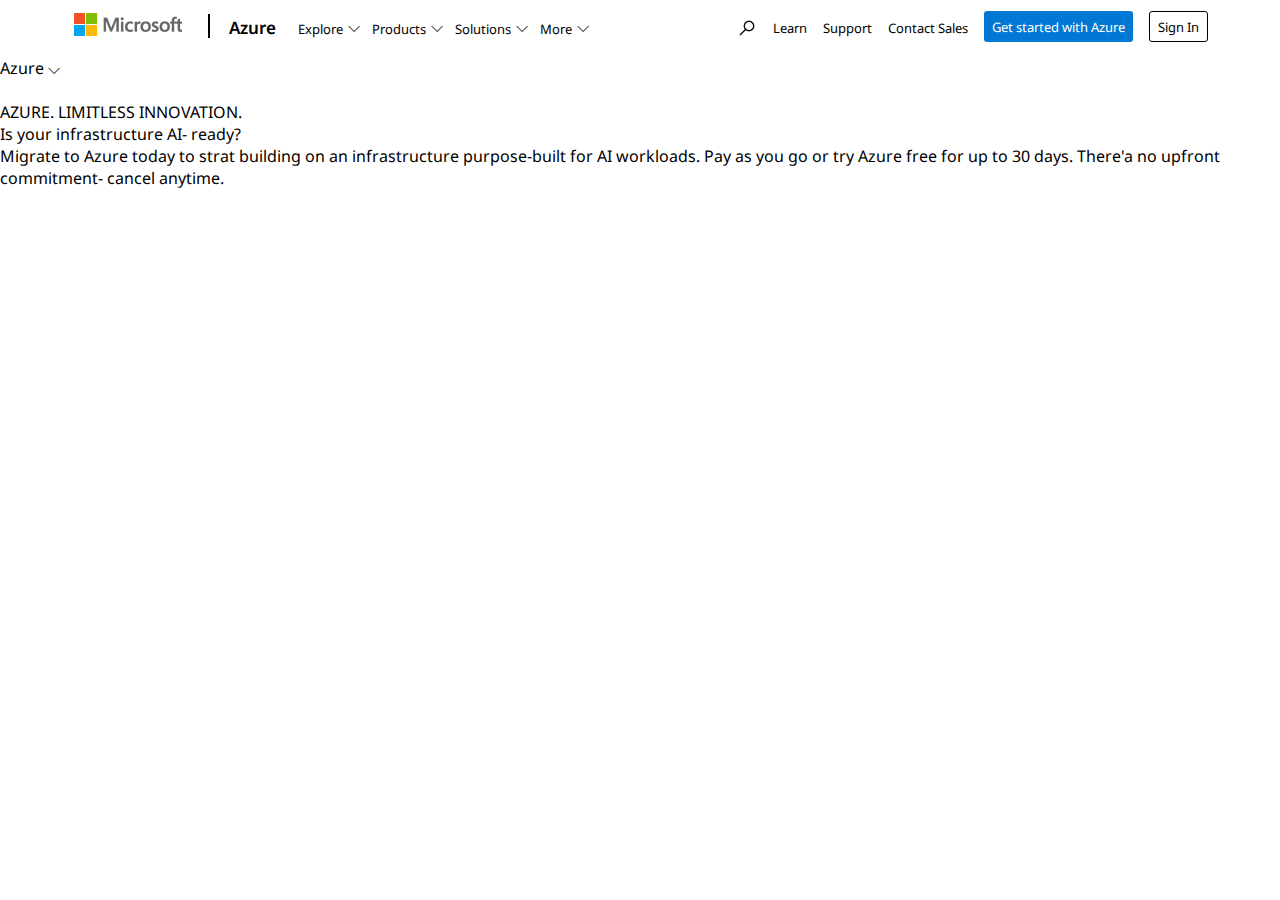
==== index.html @ cff5c4c7 "azure till now. wated whole day for nav bar." ====
<!DOCTYPE html>
<html lang="en">
  <head>
    <meta charset="UTF-8" />
    <meta name="viewport" content="width=device-width, initial-scale=1.0" />
    <title>Cloud Computing Services | Microsoft Azure</title>
    <link rel="SHORTCUT ICON" href="/favicon.ico?v2" type="image/x-icon" />
    <link rel="stylesheet" href="styles/style1.css" />
  </head>
  <body>
    <nav>
      <div class="mobile-nav">
        <div class="mobile-nav-child">
          <div class="menu-button">
            <img src="assets/icons/hamburger-menu-50.png" alt="" />
          </div>

          <div class="search-icon">
            <img src="assets/icons/search.png" alt="" />
          </div>
        </div>
        <div class="mobile-nav-logo">
          <img src="assets/images/microsoft.png" alt="" />
        </div>
      </div>
      <div class="des-nav">
        <div class="des-nav-child">
          <div class="des-nav-logo">
            <img src="assets/images/microsoft_logo.png" alt="" />
          </div>
          <div class="des-name-parent">
            <span></span>
            <div class="des-nav-name">Azure</div>
          </div>
          <div class="des-nav-part-2">
            <div class="des-nav-text">
              Explore
              <span>&#9013; </span>
            </div>
            <div class="des-nav-text">
              Products
              <span> &#9013; </span>
            </div>
            <div class="des-nav-text">
              Solutions
              <span> &#9013; </span>
            </div>
            <div class="des-nav-text">
              Pricing
              <span> &#9013; </span>
            </div>
            <div class="des-nav-text">
              Partners
              <span> &#9013; </span>
            </div>
            <div class="des-nav-text">
              Resources
              <span> &#9013; </span>
            </div>
            <div class="des-nav-text">
              More
              <span> &#9013; </span>
            </div>
          </div>
          <div class="des-nav-part-3">
            <div class="search-icon">
              <img src="assets/icons/search.png" alt="" />
            </div>
            <div class="des-nav-part-3-two">
              <div class="des-nav-text-2">Learn</div>
              <div class="des-nav-text-2">Support</div>
              <div class="des-nav-text-2">Contact Sales</div>
              <div class="des-nav-get-button">
                <span>Get started with Azure</span>
              </div>
              <div class="des-nav-sign-button"><span>Sign In</span></div>
            </div>
          </div>
        </div>
      </div>
    </nav>
    <main>
      <div class="azure-bar">
        Azure
        <span>&#9013;</span>
      </div>
      <div class="hero-banner">
        <div class="banner-mobile">
          <img src="" alt="" />
        </div>
        <div class="azure-preheading">AZURE. LIMITLESS INNOVATION.</div>
        <div class="azure-banner-heading">
          Is your infrastructure AI- ready?
        </div>
        <div class="azure-banner-content"> 
          Migrate to Azure today to strat building on an infrastructure
          purpose-built for AI workloads. Pay as you go or try Azure free for up
          to 30 days. There'a no upfront commitment- cancel anytime.
        </div>
      </div>
    </main>
  </body>
</html>
---- styles/style1.css ----
@import url("https://fonts.googleapis.com/css2?family=Noto+Sans:ital,wght@0,100..900;1,100..900&display=swap");

body,
ul,
li {
  list-style-type: none;
  padding: 0;
  margin: 0;
  font-family: "Noto Sans";
}

.mobile-nav-child {
  display: flex;
  align-items: center;
  padding-top: 2px;
}
.menu-button img {
  width: 20px;
  height: 20px;
}
.menu-button {
  padding: 6px 0 8px;
  margin: 1px;
  height: 48px;
  width: 48px;
  display: inline-flex;
  justify-content: center;
  align-items: center;
  box-sizing: border-box;
}
.search-icon img {
  width: 16px;
  height: 16px;
}
.search-icon {
  width: 34px;
  height: 32px;
  display: inline-flex;
  justify-content: center;
  align-items: center;
  box-sizing: border-box;
}
.mobile-nav-logo img {
  width: 108px;
  padding: 12px 4px;
}
.mobile-nav {
  position: relative;
}
.mobile-nav-logo {
  position: absolute;
  top: 0;
  left: calc(50% - 59px);
}
.des-nav {
  display: none;
}

@media screen and (min-width: 860px) {
  .mobile-nav {
    display: none;
  }
  .des-nav {
    display: block;
  }
  .des-nav-child {
    display: flex;
    padding: 0 24px;
    box-sizing: border-box;
    position: relative;
  }
  .des-nav-part-2 {
    display: flex;
  }

  .des-nav-button span svg {
    width: 15px;
  }
  .des-nav-logo {
    margin-top: -3px;
    width: 137px;
    padding: 16px 6px 16px 10px;
    box-sizing: border-box;
  }
  .des-nav-logo img {
    width: 108px;
  }
  .des-nav-name {
    font-size: 17px;
    font-weight: 600;
    margin-top: -3px;
    padding: 16px 6px 16px 10px;
    display: flex;
    align-items: center;
  }
  .des-name-parent {
    display: flex;
    align-items: center;
    gap: 8px;
  }
  .des-name-parent span {
    width: 1px;
    border-left: 2px solid #000;
    height: 24px;
    margin-left: 7px;
    margin-top: -5px;
    display: block;
  }
  .des-nav-text {
    display: flex;
    align-items: center;
    padding: 16px 6px;
    font-size: 13px;
    font-weight: 400;
    gap: 5px;
  }
  .des-nav-text span {
    font-size: 16px;
    font-weight: 500;
    margin-top: -5px;
  }
  .des-nav-text:nth-child(1) {
    margin-left: 10px;
  }
  .des-nav-part-3 {
    position: absolute;
    right: 30px;
    display: flex;
  }
  .search-icon img {
    height: 16px;
    width: 16px;
  }
  .search-icon {
    width: 36px;
    height: 56px;
    display: inline-flex;
    align-items: center;
    justify-content: content;
  }
  .des-nav-part-3-two {
    display: flex;
  }
  .des-nav-get-button {
    display: flex;
    align-items: center;
    background: #0078d4;
    color: #fff;
    height: 31px;
    margin: 11px 8px;
    padding: 0 8px;
    box-sizing: border-box;
    border-radius: 3px;
  }
  .des-nav-get-button span {
    font-size: 13px;
  }
  .des-nav-sign-button span {
    font-size: 13px;
  }
  .des-nav-sign-button {
    display: flex;
    align-items: center;
    background: transparent;
    color: #000;
    height: 31px;
    margin: 11px 8px;
    padding: 0 8px;
    border: 1px solid #000;
    box-sizing: border-box;
    border-radius: 3px;
  }
  .des-nav-part-3-two {
    display: none;
  }
}
@media screen and (min-width: 1084px) {
  .des-nav-text:nth-child(n + 2) {
    display: none;
  }
  .des-nav-text:last-child {
    display: flex;
  }
  .des-nav-text-2 {
    display: flex;
    align-items: center;
    padding: 16px 8px;
    font-size: 13px;
    font-weight: 400;
  }
  .des-nav-part-3-two {
    display: flex;
  }
  .des-nav-child {
    padding: 0 5%;
  }
  .des-nav-part-3 {
    right: 5%;
  }
}
@media screen and (min-width: 1108px) {
  .des-nav-text:nth-child(2) {
    display: flex;
  }
}
@media screen and (min-width: 1205px) {
  .des-nav-text:nth-child(3) {
    display: flex;
  }
}
@media screen and (min-width: 1286px) {
  .des-nav-text:nth-child(4) {
    display: flex;
  }
}
@media screen and (min-width: 1376px) {
  .des-nav-text:nth-child(5) {
    display: flex;
  }
}
@media screen and (min-width: 1460px) {
  .des-nav-text:nth-child(6) {
    display: flex;
  }
  .des-nav-text:last-child {
    display: none;
  }
}
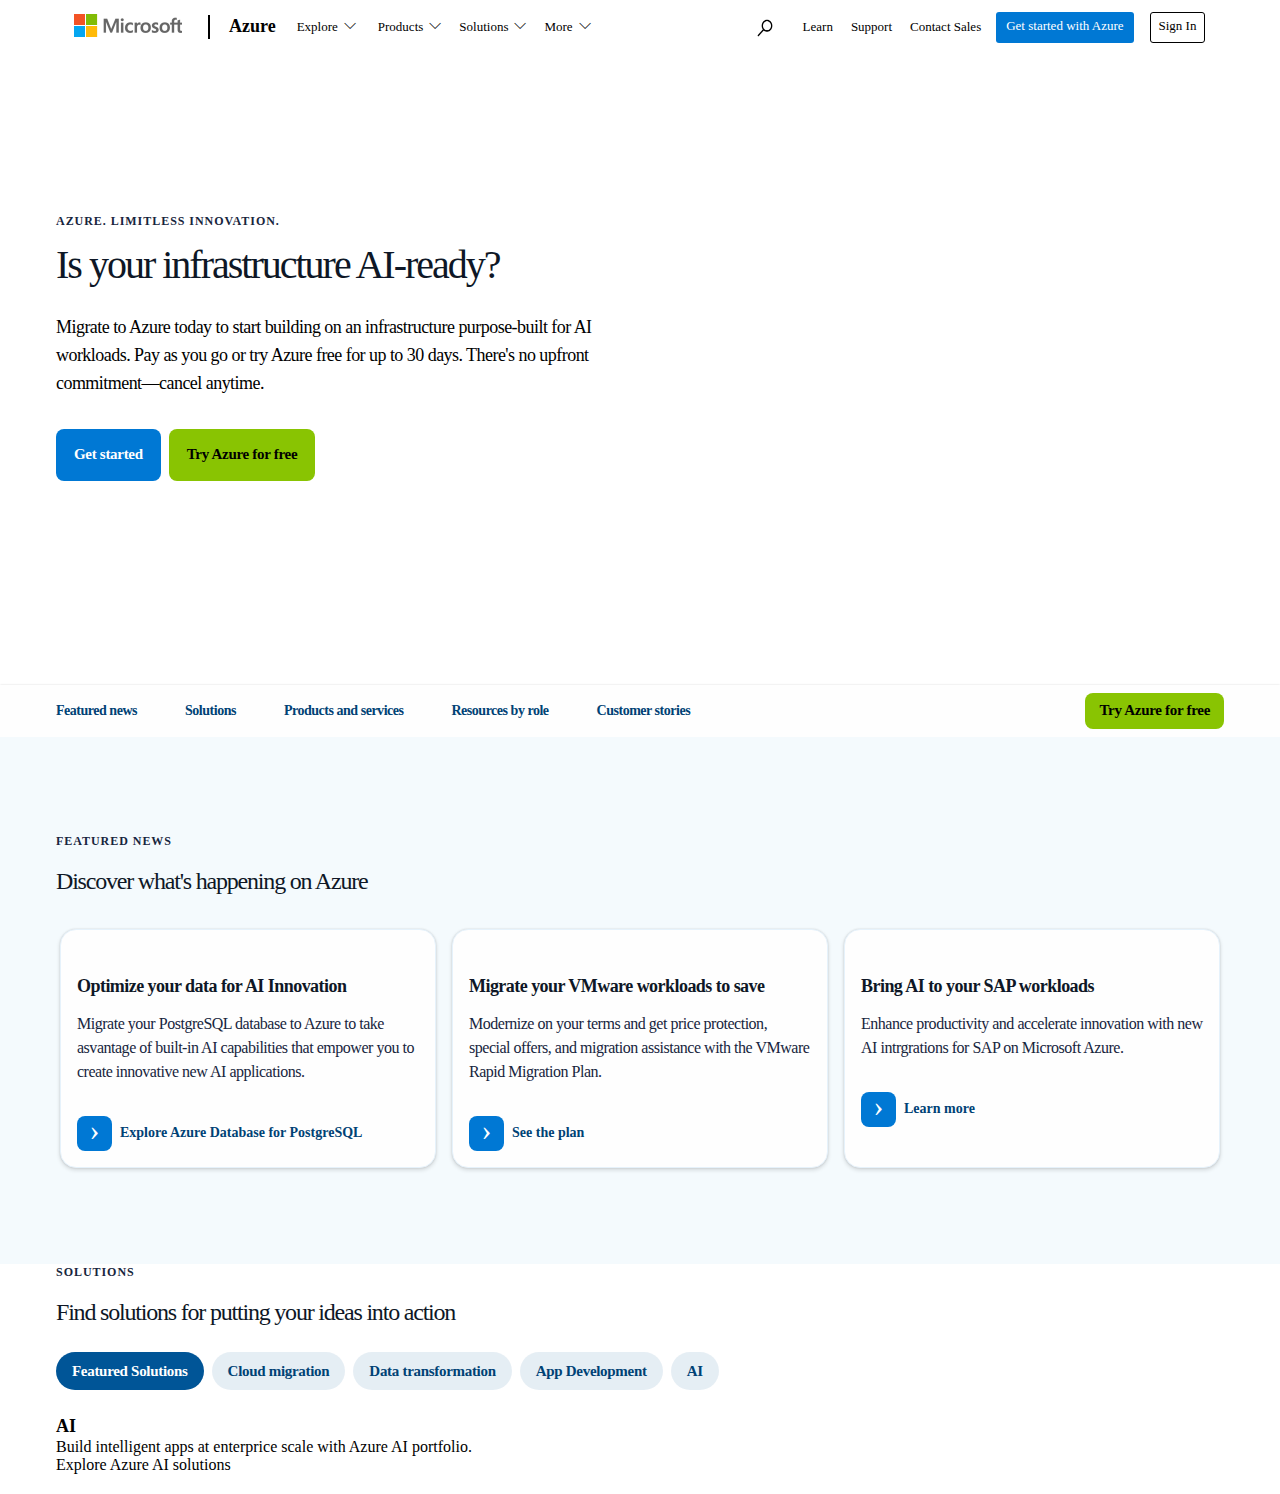
==== commit 29e670cf: "till yesterday" ====
--- a/index.html
+++ b/index.html
@@ -64,6 +64,7 @@
           </div>
           <div class="des-nav-part-3">
             <div class="search-icon">
+              <span class="search-text des-nav-text-2">Search</span>
               <img src="assets/icons/search.png" alt="" />
             </div>
             <div class="des-nav-part-3-two">
@@ -81,23 +82,231 @@
     </nav>
     <main>
       <div class="azure-bar">
-        Azure
+        <p>Azure</p>
         <span>&#9013;</span>
       </div>
-      <div class="hero-banner">
-        <div class="banner-mobile">
-          <img src="" alt="" />
-        </div>
-        <div class="azure-preheading">AZURE. LIMITLESS INNOVATION.</div>
-        <div class="azure-banner-heading">
-          Is your infrastructure AI- ready?
-        </div>
-        <div class="azure-banner-content"> 
-          Migrate to Azure today to strat building on an infrastructure
-          purpose-built for AI workloads. Pay as you go or try Azure free for up
-          to 30 days. There'a no upfront commitment- cancel anytime.
+      <div class="banners">
+        <div class="hero-banner-mobile">
+          <div class="banner-mobile">
+            <img
+              src="https://cdn-dynmedia-1.microsoft.com/is/image/microsoftcorp/Mobile-hero-bg?resMode=sharp2&op_usm=1.5,0.65,15,0&wid=720&hei=405&qlt=100&fit=constrain"
+              alt=""
+            />
+          </div>
+          <div class="mobile-banner-row-1">
+            <div class="margin_32-col">
+              <div></div>
+            </div>
+            <div class="azure-preheading">AZURE. LIMITLESS INNOVATION.</div>
+            <div class="azure-banner-heading">
+              Is your infrastructure AI-ready?
+            </div>
+            <div class="azure-banner-content">
+              Migrate to Azure today to start building on an infrastructure
+              purpose-built for AI workloads. Pay as you go or try Azure free
+              for up to 30 days. There's no upfront commitment—cancel anytime.
+            </div>
+            <div class="banner-buttons">
+              <div class="button-blue"><span>Get started</span></div>
+              <div class="button-green"><span>Try Azure for free</span></div>
+            </div>
+            <div class="margin_32-col">
+              <div></div>
+            </div>
+          </div>
+        </div>
+        <div class="hero-banner-des">
+          <div class="hero-banner-des-child">
+            <div class="des-banner-container container">
+              <div class="des-banner-layout">
+                <div class="des-banner-layout-col-1">
+                  <div class="azure-preheading">
+                    AZURE. LIMITLESS INNOVATION.
+                  </div>
+                  <div class="azure-banner-heading">
+                    Is your infrastructure AI-ready?
+                  </div>
+                  <div class="azure-banner-content">
+                    Migrate to Azure today to start building on an
+                    infrastructure purpose-built for AI workloads. Pay as you go
+                    or try Azure free for up to 30 days. There's no upfront
+                    commitment—cancel anytime.
+                  </div>
+                  <div class="banner-buttons">
+                    <div class="button-blue"><span>Get started</span></div>
+                    <div class="button-green">
+                      <span>Try Azure for free</span>
+                    </div>
+                  </div>
+                  <div class="margin_32-col">
+                    <div></div>
+                  </div>
+                </div>
+                <div class="des-banner-layout-col-2">
+                  <div></div>
+                </div>
+              </div>
+            </div>
+          </div>
         </div>
       </div>
+      <!-- bannes ends there  -->
+      <nav class="secondary-nav">
+        <div class="container">
+          <div class="secondary-nav-child">
+            <div class="secondarynav-child-part-1">
+              <div class="dropdown-button">
+                <div class="dropdown-button-text">Featured news</div>
+                <span>&#9013;</span>
+              </div>
+              <div class="dropdown-button">
+                <div class="dropdown-button-text">Solutions</div>
+              </div>
+
+              <div class="dropdown-button">
+                <div class="dropdown-button-text">Products and services</div>
+              </div>
+
+              <div class="dropdown-button">
+                <div class="dropdown-button-text">Resources by role</div>
+              </div>
+
+              <div class="dropdown-button">
+                <div class="dropdown-button-text">Customer stories</div>
+              </div>
+            </div>
+            <div class="secondarynav-child-part-2">
+              <div class="try-azure-button">
+                <span>Try Azure for free</span>
+              </div>
+            </div>
+          </div>
+        </div>
+      </nav>
+      <section class="section-one">
+        <div class="section-one-container container">
+          <div class="section-preheading">FEATURED NEWS</div>
+          <div class="section-heading">Discover what's happening on Azure</div>
+          <div class="featured-news-grid">
+            <div class="featured-news-item">
+              <div class="card">
+                <div class="featured-news-img">
+                  <img
+                    src="https://cdn-dynmedia-1.microsoft.com/is/image/microsoftcorp/Desktop-FeaturedNews-Card1@4x?resMode=sharp2&op_usm=1.5,0.65,15,0&wid=832&hei=357&qlt=100&fmt=png-alpha&fit=constrain"
+                    alt=""
+                  />
+                </div>
+                <div class="card-content">
+                  <div class="featured-news-card-heading">
+                    Optimize your data for AI Innovation
+                  </div>
+                  <div class="featured-news-card-content">
+                    Migrate your PostgreSQL database to Azure to take asvantage
+                    of built-in AI capabilities that empower you to create
+                    innovative new AI applications.
+                  </div>
+                  <div class="featured-news-buttons">
+                    <div class="caret-right"><span>&#8250;</span></div>
+                    <div class="featured-text-button">
+                      Explore Azure Database for PostgreSQL
+                    </div>
+                  </div>
+                </div>
+              </div>
+            </div>
+            <div class="featured-news-item">
+              <div class="card">
+                <div class="featured-news-img">
+                  <img
+                    src="https://cdn-dynmedia-1.microsoft.com/is/image/microsoftcorp/Desktop-FeaturedNews-Card2@4x?resMode=sharp2&op_usm=1.5,0.65,15,0&wid=832&hei=357&qlt=100&fmt=png-alpha&fit=constrain"
+                    alt=""
+                  />
+                </div>
+                <div class="card-content">
+                  <div class="featured-news-card-heading">
+                    Migrate your VMware workloads to save
+                  </div>
+                  <div class="featured-news-card-content">
+                    Modernize on your terms and get price protection, special
+                    offers, and migration assistance with the VMware Rapid
+                    Migration Plan.
+                  </div>
+                  <div class="featured-news-buttons">
+                    <div class="caret-right"><span>&#8250;</span></div>
+                    <div class="featured-text-button">See the plan</div>
+                  </div>
+                </div>
+              </div>
+            </div>
+            <div class="featured-news-item">
+              <div class="card">
+                <div class="featured-news-img">
+                  <img
+                    src="https://cdn-dynmedia-1.microsoft.com/is/image/microsoftcorp/Desktop-FeaturedNews-Card3@4x?resMode=sharp2&op_usm=1.5,0.65,15,0&wid=832&hei=357&qlt=100&fmt=png-alpha&fit=constrain"
+                    alt=""
+                  />
+                </div>
+                <div class="card-content">
+                  <div class="featured-news-card-heading">
+                    Bring AI to your SAP workloads
+                  </div>
+                  <div class="featured-news-card-content">
+                    Enhance productivity and accelerate innovation with new AI
+                    intrgrations for SAP on Microsoft Azure.
+                  </div>
+                  <div class="featured-news-buttons">
+                    <div class="caret-right"><span>&#8250;</span></div>
+                    <div class="featured-text-button">Learn more</div>
+                  </div>
+                </div>
+              </div>
+            </div>
+          </div>
+        </div>
+      </section>
+      <section class="section-two">
+        <div class="section-two-container container">
+          <div class="section-preheading">SOLUTIONS</div>
+          <div class="section-heading">
+            Find solutions for putting your ideas into action
+          </div>
+          <div class="solutions-column">
+            <div class="scrollable-container">
+              <div class="scroll-item">
+                <span>Featured Solutions</span>
+              </div>
+              <div class="scroll-item">
+                <span>Cloud migration</span>
+              </div>
+              <div class="scroll-item">
+                <span>Data transformation</span>
+              </div>
+              <div class="scroll-item">
+                <span>App Development</span>
+              </div>
+              <div class="scroll-item">
+                <span>AI</span>
+              </div>
+            </div>
+          </div>
+          <div class="solutions-column">
+            <div class="solution-second-column-heading">
+              AI
+            </div>
+            <div class="solution-second-column-content">
+              Build intelligent apps at enterprice scale with Azure AI portfolio.
+            </div>
+            <div class="video-preview">
+              <div class="explore-azure-link">
+                Explore Azure AI solutions
+              </div>
+              <div class="video-preview-img">
+                <img src="" alt="">
+              </div>
+            </div>
+          </div>
+        </div>
+      </section>
     </main>
   </body>
 </html>
--- a/styles/style1.css
+++ b/styles/style1.css
@@ -1,12 +1,21 @@
 @import url("https://fonts.googleapis.com/css2?family=Noto+Sans:ital,wght@0,100..900;1,100..900&display=swap");
 
+@font-face {
+  font-family: "Seoge UI-Semibold";
+  src: url(https://c.s-microsoft.com/static/fonts/segoe-ui/west-european/Semibold/latest.woff2);
+}
+@font-face {
+  font-family: "Seoge UI";
+  src: url(https://c.s-microsoft.com/static/fonts/segoe-ui/west-european/normal/latest.woff2);
+}
 body,
 ul,
-li {
+li,
+p {
   list-style-type: none;
   padding: 0;
   margin: 0;
-  font-family: "Noto Sans";
+  font-family: "Seoge UI";
 }
 
 .mobile-nav-child {
@@ -30,7 +39,7 @@
 }
 .search-icon img {
   width: 16px;
-  height: 16px;
+  height: 18px;
 }
 .search-icon {
   width: 34px;
@@ -56,6 +65,333 @@
   display: none;
 }
 
+/* nav ends here  */
+
+.azure-bar {
+  height: 34px;
+  padding: 0 16px;
+  border-bottom: 1px solid #e6e6e6;
+  border-top: 1px solid #e6e6e6;
+  display: flex;
+  align-items: center;
+}
+.azure-bar p {
+  padding-top: 2px;
+  font-size: 15px;
+  font-weight: 600;
+  font-family: "Seoge UI-Semibold";
+}
+.azure-bar span {
+  font-size: 22px;
+  font-weight: 500;
+  padding-left: 11px;
+  margin-top: -6px;
+}
+.hero-banner-mobile {
+  background: linear-gradient(
+    90deg,
+    rgb(237, 232, 246) 0%,
+    rgb(244, 250, 253) 49.99%,
+    rgb(220, 238, 248) 100%
+  );
+  padding-bottom: 56px;
+}
+.banner-mobile img {
+  width: 100%;
+  object-fit: cover;
+}
+.banner-mobile {
+  margin-bottom: -4px;
+}
+.mobile-banner-row-1 {
+  padding: 0 16px;
+  box-sizing: border-box;
+}
+.margin_32-col {
+  margin-top: 32px;
+}
+.azure-preheading {
+  margin-bottom: 12px;
+  font-size: 12px;
+  line-height: 16px;
+  font-weight: 600;
+  letter-spacing: 0.96px;
+  color: #17253d;
+  font-family: "Seoge UI-Semibold";
+}
+.azure-banner-heading {
+  font-size: 32px;
+  line-height: 40px;
+  font-weight: 400;
+  letter-spacing: -1.6px;
+  color: #0e1726;
+  margin: 0;
+}
+.azure-banner-content {
+  font-size: 18px;
+  line-height: 28px;
+  letter-spacing: -0.54px;
+  font-weight: 400;
+  margin-top: 16px;
+  padding-right: 16px;
+}
+.banner-buttons {
+  margin-top: 24px;
+  display: flex;
+  flex-direction: column;
+  gap: 8px;
+}
+.button-blue {
+  display: flex;
+  justify-content: center;
+  align-items: center;
+  padding: 12px;
+  background: rgb(0, 120, 212);
+  border-radius: 8px;
+  border: 2px solid transparent;
+  box-sizing: border-box;
+}
+.button-blue span {
+  color: #fff;
+  font-size: 15px;
+  font-weight: 600;
+  line-height: 22px;
+  letter-spacing: -0.3px;
+  padding-bottom: 2px;
+  font-family: "Seoge UI-Semibold";
+}
+.button-green {
+  display: flex;
+  justify-content: center;
+  align-items: center;
+  padding: 12px;
+  background: rgb(137, 196, 2);
+  border-radius: 8px;
+  border: 2px solid transparent;
+  box-sizing: border-box;
+}
+.button-green span {
+  font-size: 15px;
+  font-weight: 600;
+  line-height: 22px;
+  letter-spacing: -0.3px;
+  padding-bottom: 2px;
+  font-family: "Seoge UI-Semibold";
+}
+.hero-banner-des {
+  display: none;
+}
+.secondary-nav {
+  background: #fefefe;
+  justify-content: space-between;
+  box-shadow: rgba(0, 0, 0, 0.12) 0px 0px 2px 0px,
+    rgba(0, 0, 0, 0.14) 0px 1.008px 2px 0px;
+}
+.secondary-nav-child {
+  display: flex;
+  align-items: center;
+}
+.secondarynav-child-part-1 {
+  display: flex;
+  gap: 48px;
+  align-items: center;
+  width: 100%;
+}
+.dropdown-button {
+  display: flex;
+  box-sizing: border-box;
+  padding: 12px;
+  margin: 4px;
+  width: 100%;
+  justify-content: space-between;
+  align-items: center;
+  border-bottom: 4px solid #0078d4;
+}
+.dropdown-button-text {
+  font-size: 12px;
+  font-weight: 600;
+  line-height: 16px;
+  color: #004275;
+  display: block;
+  font-family: "Seoge UI-Semibold";
+}
+.dropdown-button span {
+  font-size: 22px;
+  margin-top: -8px;
+  color: #004275;
+}
+.try-azure-button {
+  padding: 4px 12px;
+  border: 2px solid transparent;
+  background: #89c402;
+  border-radius: 8px;
+  display: inline-flex;
+  align-items: center;
+  height: 36px;
+  box-sizing: border-box;
+}
+.try-azure-button span {
+  font-size: 15px;
+  line-height: 22px;
+  padding-bottom: 2px;
+  font-weight: 600;
+  letter-spacing: -0.3px;
+  text-wrap: nowrap;
+}
+.dropdown-button:nth-child(n + 2) {
+  display: none;
+}
+.section-one {
+  padding: 56px 0;
+  background: #f4fafd;
+}
+.section-one-container {
+  padding: 0 16px;
+}
+.section-preheading {
+  font-size: 12px;
+  font-weight: 600;
+  margin-bottom: 16px;
+  letter-spacing: 0.96px;
+  line-height: 16px;
+  font-family: "Seoge UI-Semibold";
+  color: #17253d;
+}
+.section-heading {
+  font-size: 24px;
+  font-weight: 400;
+  line-height: 32px;
+  color: #0e1726;
+  letter-spacing: -1.2px;
+}
+.featured-news-grid {
+  margin-top: 32px;
+  display: grid;
+  grid-template-columns: 1fr;
+  row-gap: 8px;
+  padding: 0 4px;
+
+}
+.card {
+  box-shadow: rgba(0, 0, 0, 0.12) 0px 0px 2px 0px,
+    rgba(0, 0, 0, 0.14) 0px 2px 4px 0px;
+  background: #fefefe;
+  height: 100%;
+  border-radius: 16px;
+  border: 1px solid #e6f2fb;
+  box-sizing: border-box;
+}
+
+.featured-news-img img {
+  aspect-ratio: 1.77778;
+  object-fit: fill;
+  max-width: 100%;
+  border-radius: 8px;
+}
+.featured-news-img {
+  overflow: hidden;
+  padding: 8px 8px 0;
+}
+.card-content {
+  padding: 16px;
+}
+.featured-news-card-heading {
+  font-size: 18px;
+  font-weight: 600;
+  line-height: 28px;
+  letter-spacing: -0.54px;
+  color: #0e1726;
+}
+.featured-news-card-content {
+  font-size: 16px;
+  font-weight: 400;
+  line-height: 24px;
+  letter-spacing: -0.48px;
+  color: #17253d;
+  margin-top: 12px;
+}
+
+.featured-news-buttons {
+  display: flex;
+  align-items: center;
+  margin-top: 32px;
+  gap: 8px;
+}
+.caret-right {
+  padding: 8px;
+  background: #0078d4;
+  height: 35px;
+  width: 35px;
+  box-sizing: border-box;
+  display: inline-flex;
+  border-radius: 8px;
+  align-items: center;
+  justify-content: center;
+}
+.caret-right span {
+  color: #fff;
+  font-size: 30px;
+  font-weight: lighter;
+  margin-top: -7px;
+}
+.featured-text-button {
+  font-size: 14px;
+  font-weight: 600;
+  padding-bottom: 2px;
+  line-height: 20px;
+  color: #004275;
+}
+.section-two-container{
+  padding: 0 16px;
+}
+.solutions-column{
+  margin-top: 24px;
+}
+.scrollable-container{
+  display: flex;
+  overflow-x: scroll;
+  scrollbar-width: none;
+}
+.scroll-item{
+  padding: 8px 16px;
+  border-radius: 200px;
+  margin: 0 8px 0 0;
+  box-sizing: border-box;
+  background: rgb(0 85 151 / 10%);
+}
+.scroll-item span{
+  color: #004275;
+  font-size: 15px;
+  font-weight: 600;
+  line-height: 22px;
+  letter-spacing: -0.3px;
+  text-wrap: nowrap;
+  padding-bottom: 2px;
+}
+.scroll-item:nth-child(1){
+  background-color: #005597;
+}
+.scroll-item:nth-child(1) span{
+  color: #fff;
+}
+.solution-second-column-heading{
+  font-size: 18px;
+  line-height: 24px;
+  font-weight: 600;
+
+}
+@media screen and (min-width: 540px) {
+  .mobile-banner-row-1 {
+    padding: 0 64px;
+  }
+  .banner-buttons {
+    flex-direction: row;
+  }
+  .section-one-container{
+    padding: 0 64px;
+  }
+}
+
 @media screen and (min-width: 860px) {
   .mobile-nav {
     display: none;
@@ -63,7 +399,14 @@
   .des-nav {
     display: block;
   }
+  .azure-bar {
+    display: none;
+  }
+  .hero-banner-des {
+    display: block;
+  }
   .des-nav-child {
+    margin-top: -2px;
     display: flex;
     padding: 0 24px;
     box-sizing: border-box;
@@ -77,7 +420,6 @@
     width: 15px;
   }
   .des-nav-logo {
-    margin-top: -3px;
     width: 137px;
     padding: 16px 6px 16px 10px;
     box-sizing: border-box;
@@ -86,8 +428,9 @@
     width: 108px;
   }
   .des-nav-name {
-    font-size: 17px;
+    font-size: 18px;
     font-weight: 600;
+    font-family: "Seoge UI-Semibold";
     margin-top: -3px;
     padding: 16px 6px 16px 10px;
     display: flex;
@@ -103,40 +446,41 @@
     border-left: 2px solid #000;
     height: 24px;
     margin-left: 7px;
-    margin-top: -5px;
+    margin-top: -1px;
     display: block;
   }
   .des-nav-text {
     display: flex;
     align-items: center;
-    padding: 16px 6px;
+    padding: 16px 17px 16px 15px;
+    margin-right: -10px;
+    margin-top: -2px;
     font-size: 13px;
     font-weight: 400;
-    gap: 5px;
+    gap: 6px;
   }
   .des-nav-text span {
     font-size: 16px;
     font-weight: 500;
     margin-top: -5px;
   }
-  .des-nav-text:nth-child(1) {
-    margin-left: 10px;
-  }
+
   .des-nav-part-3 {
     position: absolute;
     right: 30px;
     display: flex;
   }
   .search-icon img {
-    height: 16px;
+    height: 18px;
     width: 16px;
   }
   .search-icon {
+    margin-top: 2px;
     width: 36px;
     height: 56px;
     display: inline-flex;
     align-items: center;
-    justify-content: content;
+    justify-content: center;
   }
   .des-nav-part-3-two {
     display: flex;
@@ -148,14 +492,17 @@
     color: #fff;
     height: 31px;
     margin: 11px 8px;
-    padding: 0 8px;
+    padding: 0 10px;
     box-sizing: border-box;
     border-radius: 3px;
   }
   .des-nav-get-button span {
+    margin-bottom: 3px;
+
     font-size: 13px;
   }
   .des-nav-sign-button span {
+    margin-bottom: 3px;
     font-size: 13px;
   }
   .des-nav-sign-button {
@@ -173,6 +520,99 @@
   .des-nav-part-3-two {
     display: none;
   }
+  .des-nav-text:last-child {
+    display: none;
+  }
+  .search-icon span {
+    display: none;
+  }
+
+  /* nav ends here  */
+
+  .hero-banner-mobile {
+    display: none;
+  }
+  .hero-banner-des-child {
+    background: url(https://cdn-dynmedia-1.microsoft.com/is/image/microsoftcorp/Desktop-hero-BG?resMode=sharp2&op_usm=1.5,0.65,15,0&wid=3200&hei=1264&qlt=100&fit=constrain);
+    box-sizing: border-box;
+    padding: 96px 0;
+    width: 100%;
+    background-repeat: no-repeat;
+    background-size: cover;
+    background-position: center;
+  }
+  .des-banner-layout {
+    display: flex;
+    align-items: center;
+    min-height: 388px;
+  }
+  .des-banner-layout-col-2 {
+    flex: 1;
+  }
+  .des-banner-layout-col-1 {
+    flex: 1;
+  }
+  .margin_32-col {
+    margin: 0;
+  }
+  .azure-banner-heading {
+    font-size: 40px;
+    line-height: 48px;
+    letter-spacing: -2px;
+  }
+  .azure-banner-content {
+    margin-top: 24px;
+    padding-right: 48px;
+  }
+  .banner-buttons {
+    margin-top: 32px;
+  }
+  .button-blue {
+    padding: 12px 16px;
+  }
+  .button-green {
+    padding: 12px 16px;
+  }
+  .des-banner-container {
+    height: 436px;
+  }
+  .container {
+    padding: 0 56px;
+  }
+  .dropdown-button:nth-child(n + 2) {
+    display: block;
+  }
+  .dropdown-button {
+    margin: 0;
+    border-bottom: none;
+    width: fit-content;
+    padding: 0;
+  }
+  .dropdown-button-text {
+    font-size: 14px;
+    font-weight: 600;
+    line-height: 20px;
+    letter-spacing: -0.48px;
+    padding-bottom: 16px;
+    margin-top: 16px;
+  }
+  .dropdown-button span {
+    display: none;
+  }
+  .secondary-nav-child {
+    justify-content: space-between;
+  }
+  .secondarynav-child-part-1 {
+    flex-wrap: wrap;
+    row-gap: 0px;
+  }
+  .featured-news-grid {
+    grid-template-columns: 1fr 1fr 1fr;
+    column-gap: 16px;
+  }
+  .section-one{
+    padding: 96px 0;
+  }
 }
 @media screen and (min-width: 1084px) {
   .des-nav-text:nth-child(n + 2) {
@@ -184,38 +624,75 @@
   .des-nav-text-2 {
     display: flex;
     align-items: center;
-    padding: 16px 8px;
+    padding: 16px 17px 16px 15px;
+    margin-right: -14px;
+    margin-top: -4px;
     font-size: 13px;
     font-weight: 400;
   }
+  .des-nav-text-2:nth-child(3) {
+    margin-right: -10px;
+  }
+  .search-icon {
+    padding-right: 10px;
+  }
   .des-nav-part-3-two {
     display: flex;
+    margin-top: 3px;
   }
   .des-nav-child {
     padding: 0 5%;
   }
   .des-nav-part-3 {
-    right: 5%;
+    right: 5.2%;
   }
 }
 @media screen and (min-width: 1108px) {
   .des-nav-text:nth-child(2) {
     display: flex;
   }
+  .des-nav-text:last-child {
+    margin-left: -4px;
+  }
 }
 @media screen and (min-width: 1205px) {
   .des-nav-text:nth-child(3) {
+    margin-left: -4px;
     display: flex;
   }
 }
 @media screen and (min-width: 1286px) {
   .des-nav-text:nth-child(4) {
+    margin-left: -4px;
     display: flex;
   }
 }
 @media screen and (min-width: 1376px) {
   .des-nav-text:nth-child(5) {
-    display: flex;
+    margin-left: -4px;
+    display: flex;
+  }
+}
+@media screen and (min-width: 1440px) {
+  .container {
+    max-width: 1328px;
+    padding: 0 5%;
+    margin: 0 auto;
+    box-sizing: content-box;
+  }
+
+  .azure-banner-heading {
+    font-size: 48px;
+    line-height: 56px;
+    letter-spacing: -2.4px;
+  }
+  .azure-banner-content {
+    font-size: 20px;
+    line-height: 32px;
+    letter-spacing: -0.6px;
+  }
+  .azure-preheading {
+    margin-bottom: 16px;
   }
 }
 @media screen and (min-width: 1460px) {
@@ -225,4 +702,15 @@
   .des-nav-text:last-child {
     display: none;
   }
-}+  .search-icon {
+    width: 78px;
+    margin-right: 12px;
+  }
+  .search-icon span {
+    display: block;
+    padding-right: 20px;
+  }
+  .des-nav-part-3 {
+    right: 5%;
+  }
+}
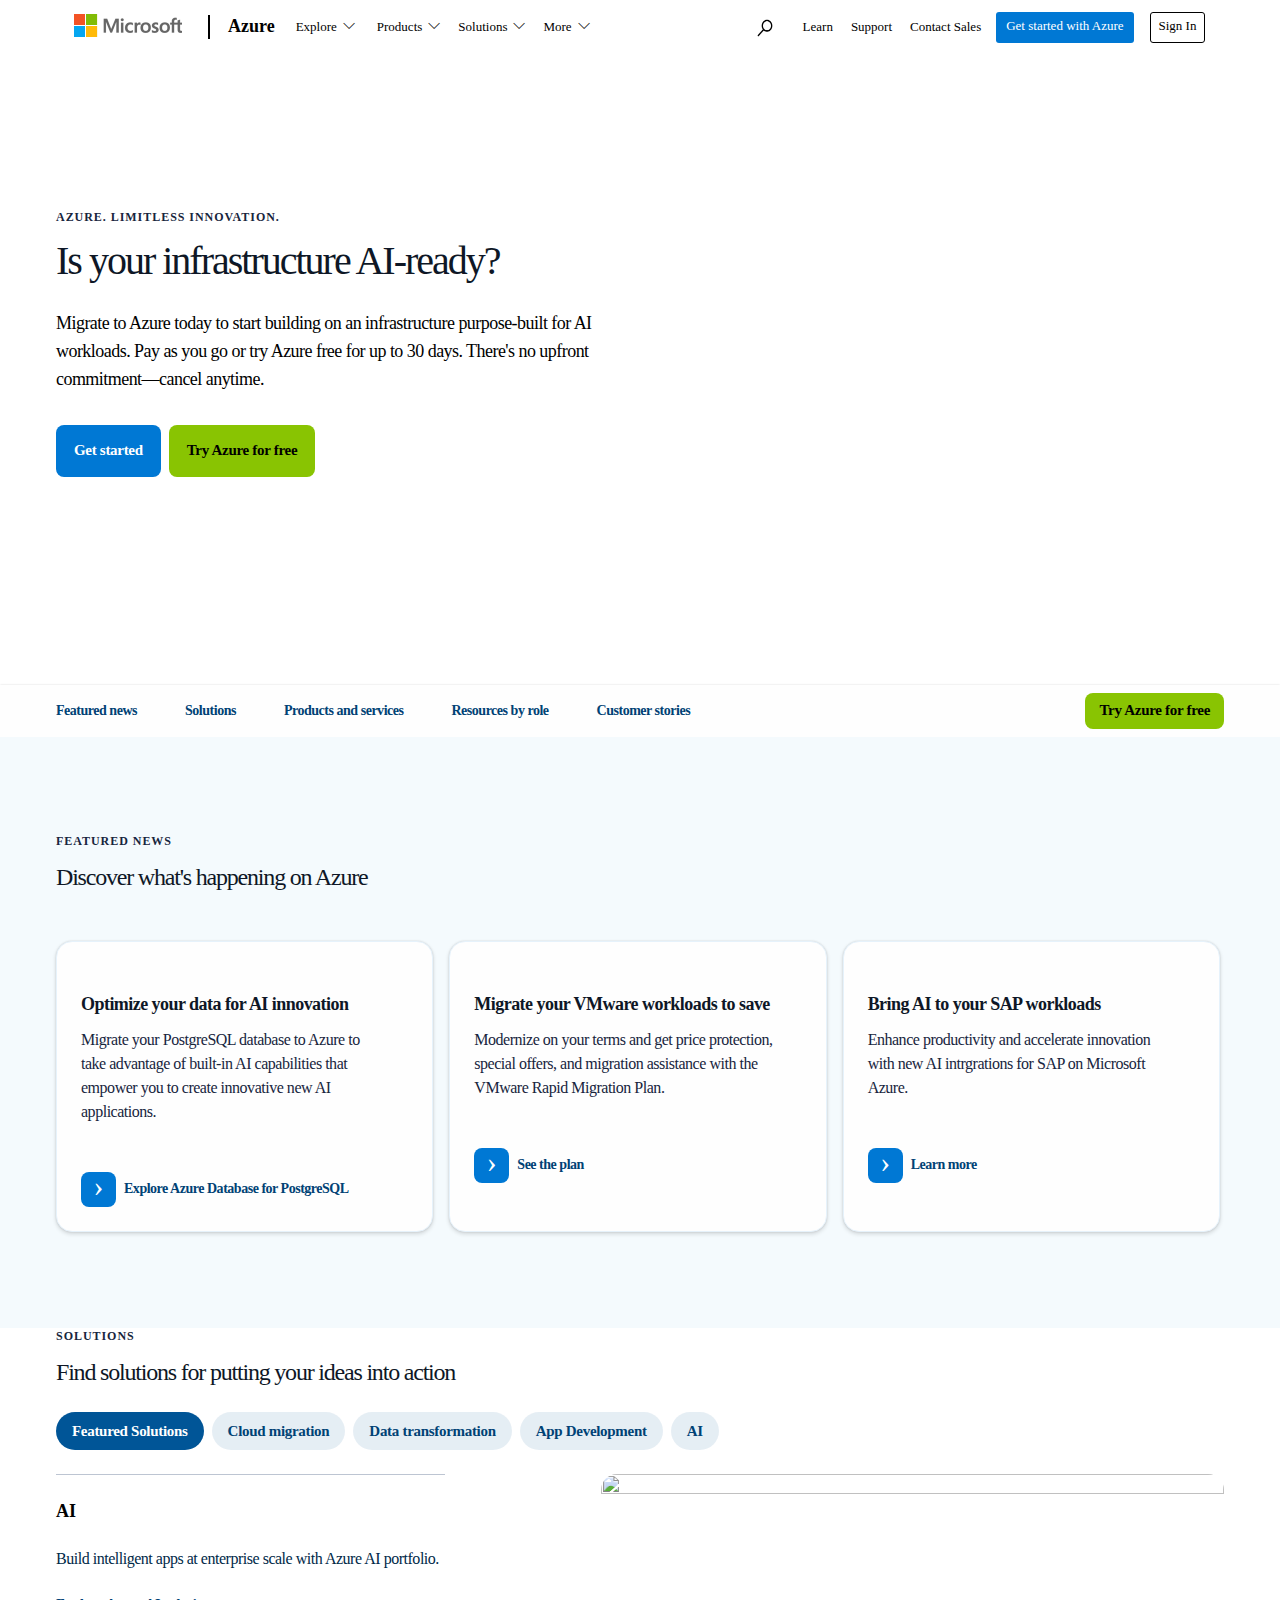
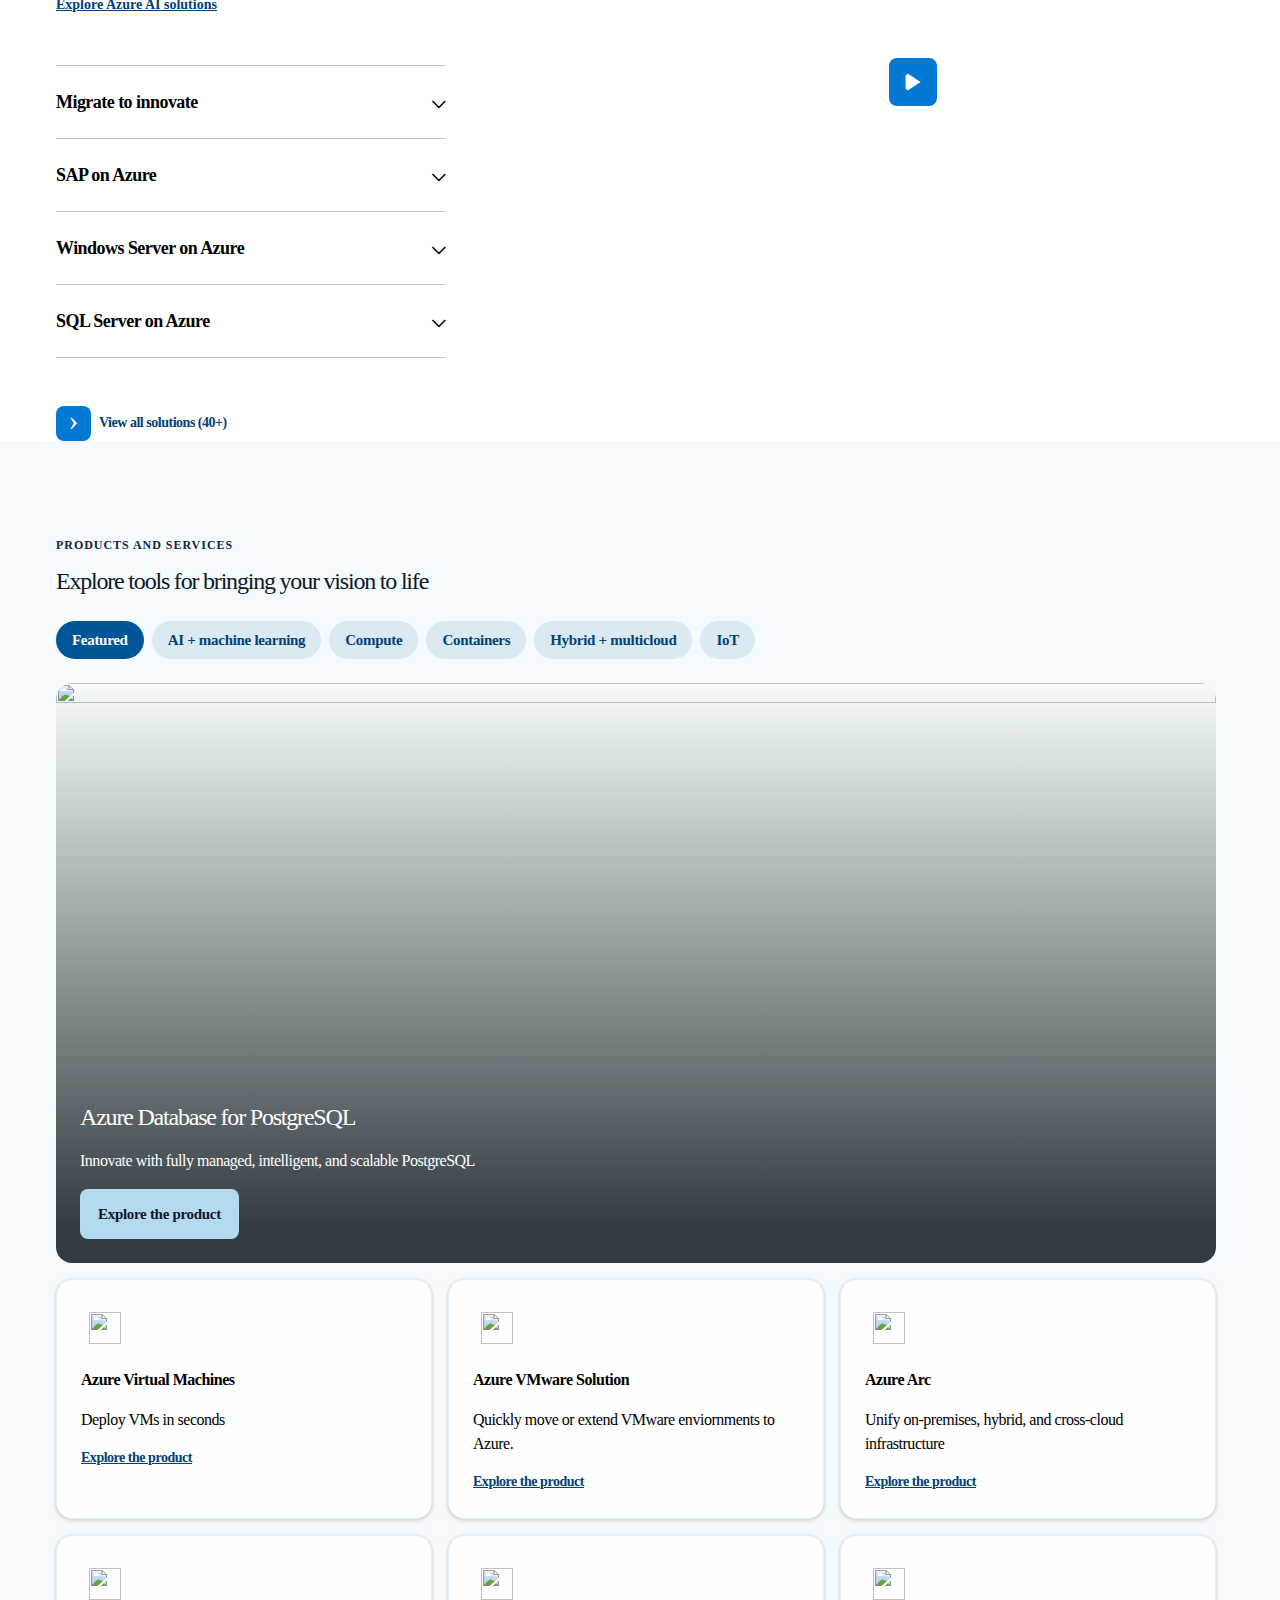
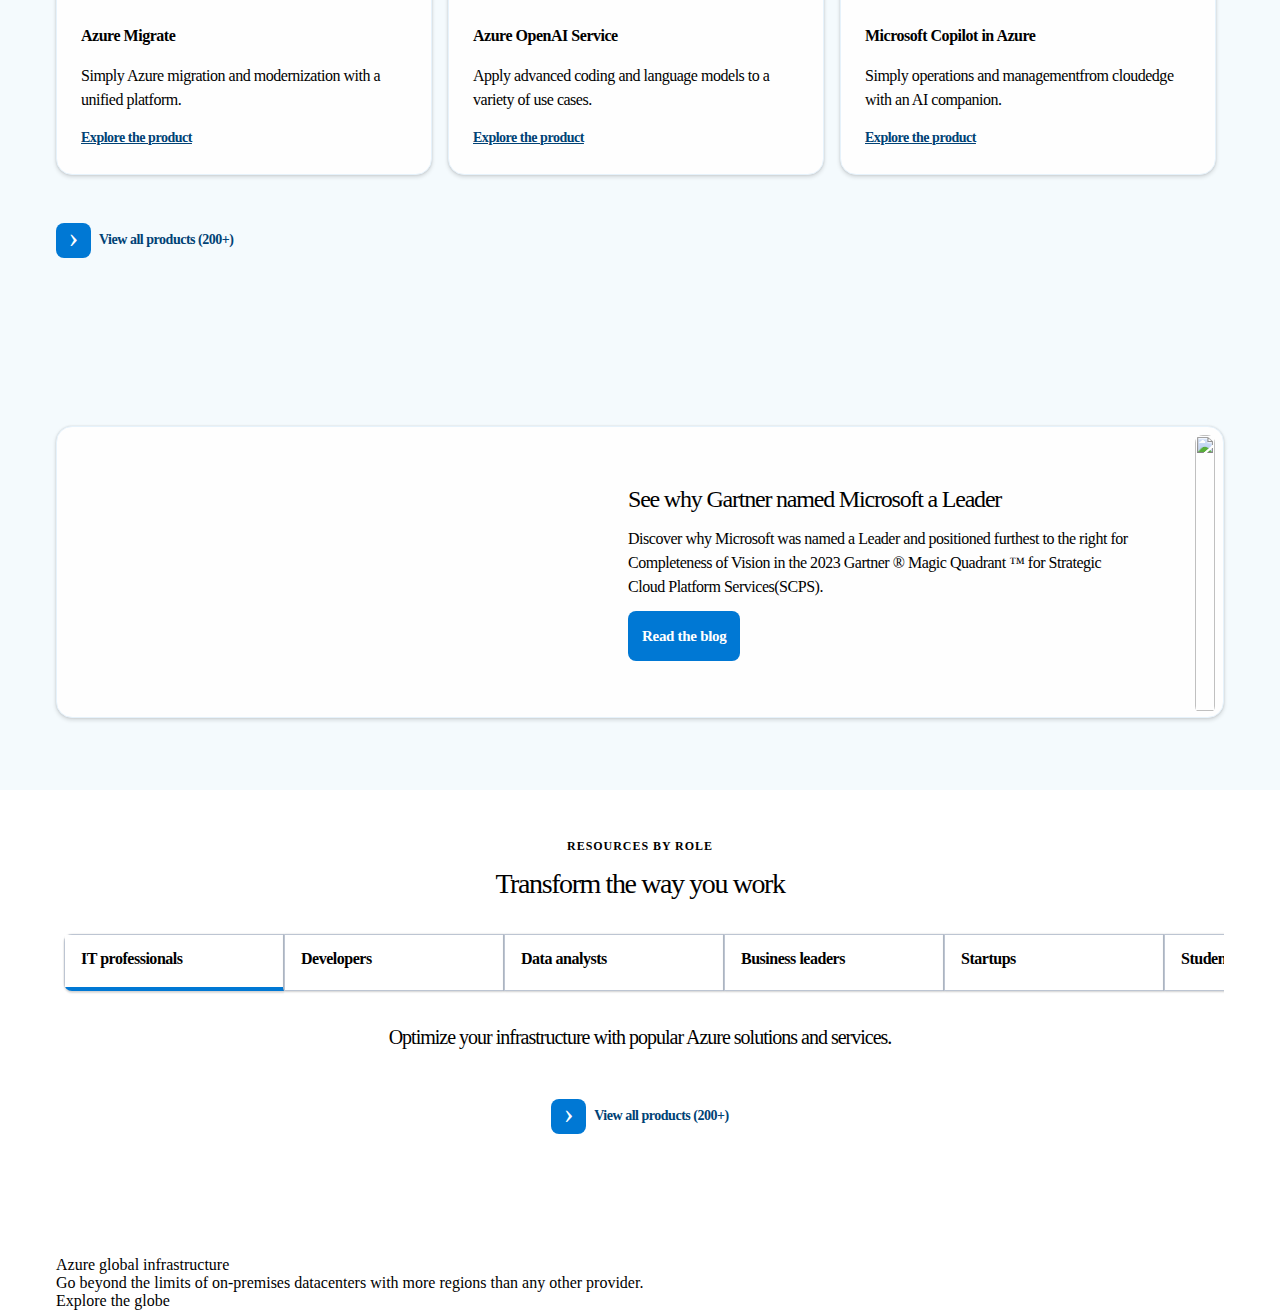
==== commit 29f927f5: "DAILY PUSH" ====
--- a/index.html
+++ b/index.html
@@ -4,7 +4,11 @@
     <meta charset="UTF-8" />
     <meta name="viewport" content="width=device-width, initial-scale=1.0" />
     <title>Cloud Computing Services | Microsoft Azure</title>
-    <link rel="SHORTCUT ICON" href="/favicon.ico?v2" type="image/x-icon" />
+    <link
+      rel="shortcut icon"
+      href="assets/icons/microsoft-logo.ico"
+      type="image/x-icon"
+    />
     <link rel="stylesheet" href="styles/style1.css" />
   </head>
   <body>
@@ -198,10 +202,10 @@
                 </div>
                 <div class="card-content">
                   <div class="featured-news-card-heading">
-                    Optimize your data for AI Innovation
+                    Optimize your data for AI innovation
                   </div>
                   <div class="featured-news-card-content">
-                    Migrate your PostgreSQL database to Azure to take asvantage
+                    Migrate your PostgreSQL database to Azure to take advantage
                     of built-in AI capabilities that empower you to create
                     innovative new AI applications.
                   </div>
@@ -289,19 +293,317 @@
               </div>
             </div>
           </div>
-          <div class="solutions-column">
-            <div class="solution-second-column-heading">
-              AI
-            </div>
-            <div class="solution-second-column-content">
-              Build intelligent apps at enterprice scale with Azure AI portfolio.
+          <div class="solutions-columns">
+            <div class="solution-second-column-top">
+              <div class="solution-second-column-heading">AI</div>
+              <div class="solution-second-column-content">
+                Build intelligent apps at enterprise scale with Azure AI
+                portfolio.
+              </div>
+              <div class="explore-azure-link">Explore Azure AI solutions</div>
             </div>
             <div class="video-preview">
-              <div class="explore-azure-link">
-                Explore Azure AI solutions
-              </div>
-              <div class="video-preview-img">
-                <img src="" alt="">
+              <div class="video-preview-img-parent">
+                <div class="video-preview-img">
+                  <img
+                    src="https://cdn-dynmedia-1.microsoft.com/is/image/microsoftcorp/Azure-Solutions-Video_tbmnl_en-us?scl=1"
+                    alt=""
+                  />
+                  <div class="play-button">
+                    <img src="assets/icons/image.png" alt="" />
+                  </div>
+                </div>
+              </div>
+            </div>
+            <div class="solutions-dropdowns">
+              <div class="solutions-dropdown-item">
+                <div class="solution-second-column-heading">AI</div>
+                <div class="solution-second-column-content">
+                  Build intelligent apps at enterprise scale with Azure AI
+                  portfolio.
+                </div>
+                <div class="explore-azure-link">Explore Azure AI solutions</div>
+              </div>
+              <div class="solutions-dropdown-item">
+                <span>Migrate to innovate</span>
+                <span> &#9013; </span>
+              </div>
+              <div class="solutions-dropdown-item">
+                <span>SAP on Azure</span>
+                <span> &#9013; </span>
+              </div>
+              <div class="solutions-dropdown-item">
+                <span>Windows Server on Azure</span>
+                <span> &#9013; </span>
+              </div>
+              <div class="solutions-dropdown-item">
+                <span>SQL Server on Azure</span>
+                <span> &#9013; </span>
+              </div>
+            </div>
+          </div>
+          <div class="featured-news-buttons">
+            <div class="caret-right"><span>&#8250;</span></div>
+            <div class="featured-text-button">View all solutions (40+)</div>
+          </div>
+        </div>
+      </section>
+      <section class="section-three">
+        <div class="section-three-container">
+          <div class="container">
+            <div class="section-preheading">PRODUCTS AND SERVICES</div>
+            <div class="section-heading">
+              Explore tools for bringing your vision to life
+            </div>
+            <div class="solutions-column">
+              <div class="scrollable-container">
+                <div class="scroll-item">
+                  <span>Featured </span>
+                </div>
+                <div class="scroll-item">
+                  <span>AI + machine learning</span>
+                </div>
+                <div class="scroll-item">
+                  <span>Compute</span>
+                </div>
+                <div class="scroll-item">
+                  <span>Containers</span>
+                </div>
+                <div class="scroll-item">
+                  <span>Hybrid + multicloud</span>
+                </div>
+                <div class="scroll-item">
+                  <span>IoT</span>
+                </div>
+              </div>
+            </div>
+            <div class="products-services-column">
+              <div class="product-service-row-1">
+                <div class="product-service-img">
+                  <img
+                    src="https://cdn-dynmedia-1.microsoft.com/is/image/microsoftcorp/product-0-1?resMode=sharp2&op_usm=1.5,0.65,15,0&wid=320&hei=560&qlt=100&fmt=png-alpha&fit=constrain"
+                    alt=""
+                  />
+                  <div class="product-grid-content">
+                    <div class="product-service-column-heading">
+                      Azure Database for PostgreSQL
+                    </div>
+                    <div class="product-service-column-content">
+                      Innovate with fully managed, intelligent, and scalable
+                      PostgreSQL
+                    </div>
+                    <div class="product-service-column-button">
+                      <span>Explore the product</span>
+                    </div>
+                  </div>
+                </div>
+              </div>
+              <div class="product-service-grid">
+                <div class="product-service-grid-item card">
+                  <div class="product-service-item-img">
+                    <img
+                      src="https://cdn-dynmedia-1.microsoft.com/is/content/microsoftcorp/Product-1-1?resMode=sharp2&op_usm=1.5,0.65,15,0&qlt=100&fmt=png-alpha&fit=constrain"
+                      alt=""
+                    />
+                  </div>
+                  <div class="product-grid-item-heading">
+                    Azure Virtual Machines
+                  </div>
+                  <div class="product-grid-item-content">
+                    Deploy VMs in seconds
+                  </div>
+                  <div class="product-grid-item-link">Explore the product</div>
+                </div>
+                <div class="product-service-grid-item card">
+                  <div class="product-service-item-img">
+                    <img
+                      src="https://cdn-dynmedia-1.microsoft.com/is/content/microsoftcorp/Product-2-2?resMode=sharp2&op_usm=1.5,0.65,15,0&qlt=100&fmt=png-alpha&fit=constrain"
+                      alt=""
+                    />
+                  </div>
+                  <div class="product-grid-item-heading">
+                    Azure VMware Solution
+                  </div>
+                  <div class="product-grid-item-content">
+                    Quickly move or extend VMware enviornments to Azure.
+                  </div>
+                  <div class="product-grid-item-link">Explore the product</div>
+                </div>
+                <div class="product-service-grid-item card">
+                  <div class="product-service-item-img">
+                    <img
+                      src="https://cdn-dynmedia-1.microsoft.com/is/content/microsoftcorp/Product-3-3?resMode=sharp2&op_usm=1.5,0.65,15,0&qlt=100&fmt=png-alpha&fit=constrain"
+                      alt=""
+                    />
+                  </div>
+                  <div class="product-grid-item-heading">Azure Arc</div>
+                  <div class="product-grid-item-content">
+                    Unify on-premises, hybrid, and cross-cloud infrastructure
+                  </div>
+                  <div class="product-grid-item-link">Explore the product</div>
+                </div>
+                <div class="product-service-grid-item card">
+                  <div class="product-service-item-img">
+                    <img
+                      src="https://cdn-dynmedia-1.microsoft.com/is/content/microsoftcorp/Product-4-4?resMode=sharp2&op_usm=1.5,0.65,15,0&qlt=100&fmt=png-alpha&fit=constrain"
+                      alt=""
+                    />
+                  </div>
+                  <div class="product-grid-item-heading">Azure Migrate</div>
+                  <div class="product-grid-item-content">
+                    Simply Azure migration and modernization with a unified
+                    platform.
+                  </div>
+                  <div class="product-grid-item-link">Explore the product</div>
+                </div>
+                <div class="product-service-grid-item card">
+                  <div class="product-service-item-img">
+                    <img
+                      src="https://cdn-dynmedia-1.microsoft.com/is/content/microsoftcorp/Product-5-5?resMode=sharp2&op_usm=1.5,0.65,15,0&qlt=100&fmt=png-alpha&fit=constrain"
+                      alt=""
+                    />
+                  </div>
+                  <div class="product-grid-item-heading">
+                    Azure OpenAI Service
+                  </div>
+                  <div class="product-grid-item-content">
+                    Apply advanced coding and language models to a variety of
+                    use cases.
+                  </div>
+                  <div class="product-grid-item-link">Explore the product</div>
+                </div>
+                <div class="product-service-grid-item card">
+                  <div class="product-service-item-img">
+                    <img
+                      src="https://cdn-dynmedia-1.microsoft.com/is/content/microsoftcorp/Product-6-6?resMode=sharp2&op_usm=1.5,0.65,15,0&qlt=100&fmt=png-alpha&fit=constrain"
+                      alt=""
+                    />
+                  </div>
+                  <div class="product-grid-item-heading">
+                    Microsoft Copilot in Azure
+                  </div>
+                  <div class="product-grid-item-content">
+                    Simply operations and managementfrom cloudedge with an AI
+                    companion.
+                  </div>
+                  <div class="product-grid-item-link">Explore the product</div>
+                </div>
+              </div>
+            </div>
+            <div class="featured-news-buttons">
+              <div class="caret-right"><span>&#8250;</span></div>
+              <div class="featured-text-button">View all products (200+)</div>
+            </div>
+          </div>
+        </div>
+      </section>
+      <section class="section-four">
+        <div class="section-four-container">
+          <div class="container">
+            <div class="card">
+              <div class="gartner-container">
+                <div class="gartnerimg">
+                  <img
+                    src="https://cdn-dynmedia-1.microsoft.com/is/image/microsoftcorp/gartner-accouncement-1_newimage?resMode=sharp2&op_usm=1.5,0.65,15,0&wid=656&hei=492&qlt=100&fmt=png-alpha&fit=constrain"
+                    alt=""
+                  />
+                </div>
+                <div class="gartner-contents">
+                  <div class="gartner-content-heading">
+                    See why Gartner named Microsoft a Leader
+                  </div>
+                  <div class="gartner-contents-content">
+                    Discover why Microsoft was named a Leader and positioned
+                    furthest to the right for Completeness of Vision in the 2023
+                    Gartner ® Magic Quadrant ™ for Strategic Cloud Platform
+                    Services(SCPS).
+                  </div>
+                  <div class="gartner-button">
+                    <span>Read the blog</span>
+                  </div>
+                </div>
+              </div>
+            </div>
+          </div>
+        </div>
+      </section>
+      <section class="section-five">
+        <div class="section-five-container">
+          <div class="container">
+            <div class="resources-container">
+              <div class="resources-preheading">RESOURCES BY ROLE</div>
+              <div class="resources-heading">Transform the way you work</div>
+            </div>
+            <div class="resources-scrollable-container-parent">
+              <div class="resources-scrollable-container">
+                <div class="resource-scroll-item">
+                  <div class="resource-scroll-item-text">
+                    <span>IT professionals</span>
+                  </div>
+                </div>
+                <div class="resource-scroll-item">
+                  <div class="resource-scroll-item-text">
+                    <span>Developers</span>
+                  </div>
+                </div>
+                <div class="resource-scroll-item">
+                  <div class="resource-scroll-item-text">
+                    <span> Data analysts</span>
+                  </div>
+                </div>
+                <div class="resource-scroll-item">
+                  <div class="resource-scroll-item-text">
+                    <span>Business leaders</span>
+                  </div>
+                </div>
+                <div class="resource-scroll-item">
+                  <div class="resource-scroll-item-text">
+                    <span>Startups</span>
+                  </div>
+                </div>
+                <div class="resource-scroll-item">
+                  <div class="resource-scroll-item-text">
+                    <span>Students</span>
+                  </div>
+                </div>
+              </div>
+            </div>
+          </div>
+        
+        <div class="resourse-by-role-container">
+          <div class="container">
+            <div class="resource-by-role-column">
+              <div class="resource-by-role-heading">
+                Optimize your infrastructure with popular Azure solutions and
+                services.
+              </div>
+              <div class="featured-news-buttons resourse-by-role-button">
+                <div class="caret-right"><span>&#8250;</span></div>
+                <div class="featured-text-button">View all products (200+)</div>
+              </div>
+              <div class="resourse-by-role-img">
+                <img
+                  src="https://cdn-dynmedia-1.microsoft.com/is/image/microsoftcorp/Resources-tab1-ITProfessionals-4x?resMode=sharp2&op_usm=1.5,0.65,15,0&wid=1664&hei=936&qlt=100&fmt=png-alpha&fit=constrain"
+                  alt=""
+                />
+              </div>
+            </div>
+          </div>
+        </div>
+      </div>
+      </section>
+      <section class="section-six">
+        <div class="section-six-container">
+          <div class="container">
+            <div class="azure-global-column">
+              <div class="azure-global-heading">
+                Azure global infrastructure
+              </div>
+              <div class="azure-global-contents">
+                Go beyond the limits of on-premises datacenters with more regions than any other provider.
+              </div>
+              <div class="azure-global-button">
+                <span>Explore the globe</span>
               </div>
             </div>
           </div>
--- a/styles/style1.css
+++ b/styles/style1.css
@@ -17,7 +17,9 @@
   margin: 0;
   font-family: "Seoge UI";
 }
-
+* {
+  box-sizing: border-box;
+}
 .mobile-nav-child {
   display: flex;
   align-items: center;
@@ -140,6 +142,7 @@
   display: flex;
   flex-direction: column;
   gap: 8px;
+  padding-bottom: 8px;
 }
 .button-blue {
   display: flex;
@@ -197,10 +200,13 @@
   align-items: center;
   width: 100%;
 }
+.container {
+  padding: 0 16px;
+}
 .dropdown-button {
   display: flex;
   box-sizing: border-box;
-  padding: 12px;
+  padding: 11px 12px;
   margin: 4px;
   width: 100%;
   justify-content: space-between;
@@ -251,7 +257,7 @@
 .section-preheading {
   font-size: 12px;
   font-weight: 600;
-  margin-bottom: 16px;
+  margin-bottom: 12px;
   letter-spacing: 0.96px;
   line-height: 16px;
   font-family: "Seoge UI-Semibold";
@@ -269,8 +275,7 @@
   display: grid;
   grid-template-columns: 1fr;
   row-gap: 8px;
-  padding: 0 4px;
-
+  padding: 0 4px 0 0;
 }
 .card {
   box-shadow: rgba(0, 0, 0, 0.12) 0px 0px 2px 0px,
@@ -298,8 +303,9 @@
 .featured-news-card-heading {
   font-size: 18px;
   font-weight: 600;
-  line-height: 28px;
+  line-height: 24px;
   letter-spacing: -0.54px;
+  font-family: "Seoge UI-Semibold";
   color: #0e1726;
 }
 .featured-news-card-content {
@@ -339,27 +345,29 @@
   font-weight: 600;
   padding-bottom: 2px;
   line-height: 20px;
+  letter-spacing: -0.48px;
   color: #004275;
-}
-.section-two-container{
+  font-family: "Seoge UI-Semibold";
+}
+.section-two-container {
   padding: 0 16px;
 }
-.solutions-column{
+.solutions-column {
   margin-top: 24px;
 }
-.scrollable-container{
+.scrollable-container {
   display: flex;
   overflow-x: scroll;
   scrollbar-width: none;
 }
-.scroll-item{
+.scroll-item {
   padding: 8px 16px;
   border-radius: 200px;
   margin: 0 8px 0 0;
   box-sizing: border-box;
   background: rgb(0 85 151 / 10%);
 }
-.scroll-item span{
+.scroll-item span {
   color: #004275;
   font-size: 15px;
   font-weight: 600;
@@ -368,17 +376,338 @@
   text-wrap: nowrap;
   padding-bottom: 2px;
 }
-.scroll-item:nth-child(1){
+.scroll-item:nth-child(1) {
   background-color: #005597;
 }
-.scroll-item:nth-child(1) span{
+.scroll-item:nth-child(1) span {
   color: #fff;
 }
-.solution-second-column-heading{
+.solution-second-column-heading {
   font-size: 18px;
   line-height: 24px;
   font-weight: 600;
-
+  padding-bottom: 24px;
+}
+.solution-second-column-content {
+  font-size: 16px;
+  line-height: 24px;
+  letter-spacing: -0.48px;
+  font-weight: 400;
+  color: #002948;
+  margin-bottom: 24px;
+}
+.explore-azure-link {
+  font-size: 14px;
+  font-weight: 600;
+  padding-bottom: 2px;
+  line-height: 20px;
+  font-family: "Seoge UI-Semibold";
+  color: #004275;
+  text-decoration: underline;
+  margin-bottom: 24px;
+}
+
+.video-preview-img {
+  position: relative;
+  padding-bottom: 24px;
+  display: flex;
+  justify-content: flex-end;
+}
+.video-preview-img img {
+  width: 100%;
+  object-fit: cover;
+  object-position: center;
+  aspect-ratio: 3/2;
+  border-radius: 16px;
+}
+.play-button {
+  position: absolute;
+  padding: 14px;
+  background-color: #0078d4;
+  width: 48px;
+  height: 48px;
+  box-sizing: border-box;
+  border-radius: 8px;
+  display: flex;
+  justify-content: center;
+  align-items: center;
+}
+.play-button img {
+  width: 20px;
+  height: 20px;
+}
+.solutions-dropdown-item {
+  font-family: "Seoge UI-Semibold";
+  display: flex;
+  justify-content: space-between;
+  padding: 24px 0;
+  border-bottom: 1px solid #bdc5d2;
+}
+.solutions-columns {
+  margin-top: 24px;
+}
+.solutions-dropdown-item span {
+  font-size: 18px;
+  font-weight: 600;
+  line-height: 24px;
+  letter-spacing: -0.54px;
+}
+.solutions-dropdown-item:nth-child(1) {
+  display: none;
+}
+.solutions-dropdown-item:nth-child(2) {
+  border-top: 1px solid #bdc5d2;
+}
+.section-two {
+  background-size: cover;
+  background-repeat: no-repeat;
+  background-position: center;
+  background: url(https://cdn-dynmedia-1.microsoft.com/is/image/microsoftcorp/solution-background_mobile-2x?resMode=sharp2&op_usm=1.5,0.65,15,0&wid=720&hei=1990&qlt=100&fmt=png-alpha&fit=constrain);
+}
+.section-three-container {
+  padding: 56px 16px;
+  background: #f4fafd;
+}
+.products-services-column {
+  margin-top: 24px;
+}
+.product-service-img img {
+  width: 100%;
+  aspect-ratio: 2/1;
+  border-radius: 16px;
+}
+.product-service-img {
+  position: relative;
+  border-radius: 16px;
+}
+.product-service-row-1 {
+  border-radius: 16px;
+  overflow: hidden;
+}
+.product-grid-content {
+  position: absolute;
+  top: 0;
+  background: linear-gradient(
+    rgba(4, 13, 18, 0) 0%,
+    rgba(4, 13, 18, 0.8) 93.59%
+  );
+  width: 100%;
+  height: 100%;
+  padding: 16px;
+  box-sizing: border-box;
+}
+.product-service-column-heading {
+  font-size: 24px;
+  font-weight: 400;
+  line-height: 32px;
+  letter-spacing: -1.2px;
+  color: #fff;
+}
+.product-service-column-content {
+  font-size: 16px;
+  font-weight: 400;
+  letter-spacing: -0.48px;
+  line-height: 24px;
+  color: #fff;
+}
+.product-grid-content {
+  display: flex;
+  flex-direction: column;
+  gap: 16px;
+  justify-content: flex-end;
+}
+.product-service-column-button {
+  background: #b3daf0;
+  padding: 12px;
+  border: 2px solid transparent;
+  border-radius: 8px;
+}
+.product-service-column-button span {
+  font-size: 15px;
+  font-weight: 600;
+  line-height: 22px;
+  letter-spacing: -0.3px;
+  color: #0e1726;
+}
+.product-service-grid {
+  display: grid;
+  margin-top: 12px;
+  row-gap: 12px;
+  grid-template-columns: 1fr;
+}
+.product-service-grid-item {
+  padding: 16px;
+  box-sizing: border-box;
+}
+.product-service-item-img {
+  width: 48px;
+  height: 48px;
+  display: flex;
+  justify-content: center;
+  align-items: center;
+  margin-bottom: 12px;
+}
+.product-service-item-img img {
+  width: 24px;
+  height: 24px;
+}
+.product-grid-item-heading {
+  font-size: 16px;
+  font-weight: 600;
+  line-height: 24px;
+  letter-spacing: -0.48px;
+  margin-bottom: 12px;
+}
+.product-grid-item-content {
+  font-size: 16px;
+  font-weight: 400;
+  line-height: 24px;
+  letter-spacing: -0.48px;
+  margin-bottom: 12px;
+}
+.product-grid-item-link {
+  font-size: 14px;
+  font-weight: 600;
+  line-height: 20px;
+  letter-spacing: -0.48px;
+  padding-bottom: 2px;
+  text-decoration: underline;
+  color: #004275;
+}
+.gartnerimg {
+  padding: 8px 8px 0;
+}
+.gartnerimg img {
+  width: 100%;
+  border-radius: 8px;
+}
+.gartner-content-heading {
+  margin-top: 32px;
+  font-size: 24px;
+  font-weight: 400;
+  letter-spacing: -1.2px;
+  line-height: 32px;
+}
+.gartner-contents-content {
+  font-size: 16px;
+  font-weight: 400;
+  line-height: 24px;
+  letter-spacing: -0.48px;
+  margin-top: 12px;
+}
+.gartner-button {
+  padding: 12px;
+  border-radius: 8px;
+  border: 2px solid transparent;
+  background: #0078d4;
+  width: fit-content;
+  margin-top: 12px;
+  margin-bottom: 32px;
+}
+.gartner-button span {
+  font-size: 15px;
+  font-weight: 600;
+  letter-spacing: -0.3px;
+  line-height: 22px;
+  padding-bottom: 2px;
+  color: #fff;
+}
+.gartner-contents {
+  padding: 16px;
+  display: flex;
+  flex-direction: column;
+  justify-content: center;
+}
+.resources-preheading {
+  font-size: 12px;
+  font-weight: 600;
+  letter-spacing: 0.96px;
+  margin-bottom: 12px;
+  padding-top: 48px;
+  text-align: center;
+  font-family: "Seoge UI-Semibold";
+  line-height: 16px;
+}
+.resources-heading {
+  font-size: 28px;
+  font-weight: 400;
+  letter-spacing: -1.4px;
+  line-height: 36px;
+  text-align: center;
+  margin-bottom: 24px;
+}
+.resources-scrollable-container-parent {
+  overflow-x: scroll;
+  scrollbar-width: none;
+  padding: 8px 0 8px 8px;
+}
+.resources-scrollable-container {
+  display: flex;
+  width: 1328px;
+}
+.resource-scroll-item-text span {
+  font-size: 16px;
+  font-weight: 600;
+  line-height: 24px;
+  letter-spacing: -0.48px;
+  text-wrap: nowrap;
+}
+.resource-scroll-item {
+  width: 220px;
+  border: 1px solid #bdc5d2;
+  box-shadow: rgba(0, 0, 0, 0.12) 0px 0px 2px 0px,
+    rgba(0, 0, 0, 0.14) 0px 1.008px 2px 0px;
+  background-color: #fff;
+}
+.resource-scroll-item-text {
+  padding: 12px 16px 16px;
+  border: none;
+  background-color: #fff;
+  width: 100%;
+}
+.products-services-column {
+  padding-right: 4px;
+}
+.section-four-container {
+  background-color: #f4fafd;
+}
+
+.resource-scroll-item:nth-child(1) {
+  border-top-left-radius: 8px;
+  border-bottom-left-radius: 8px;
+  border: 1px solid #bdc5d2;
+  border-bottom: 4px solid #0078d4;
+}
+.section-five-container {
+  background: url(https://cdn-dynmedia-1.microsoft.com/is/image/microsoftcorp/Mobile-Interactive-Demo-BG?resMode=sharp2&op_usm=1.5,0.65,15,0&wid=720&hei=1390&qlt=100&fmt=png-alpha&fit=constrain);
+  background-size: cover;
+  background-repeat: no-repeat;
+}
+.resourse-by-role-img img {
+  width: 100%;
+  border-radius: 8px;
+}
+.resourse-by-role-img {
+  padding: 16px;
+  margin-top: 24px;
+}
+.resourse-by-role-button {
+  justify-content: center;
+  margin-top: 12px;
+}
+.resource-by-role-heading {
+  font-size: 20px;
+  font-weight: 500;
+  letter-spacing: -1px;
+  line-height: 28px;
+  text-align: center;
+}
+.resource-by-role-column {
+  padding-top: 24px;
+  padding-bottom: 48px;
+}
+.section-six-container {
+  background: url(https://cdn-dynmedia-1.microsoft.com/is/image/microsoftcorp/Desktop-AzureRegions-2x?resMode=sharp2&op_usm=1.5,0.65,15,0&wid=3200&hei=983&qlt=95&fmt=png-alpha&fit=constrain);
 }
 @media screen and (min-width: 540px) {
   .mobile-banner-row-1 {
@@ -387,8 +716,19 @@
   .banner-buttons {
     flex-direction: row;
   }
-  .section-one-container{
+  .section-one-container {
     padding: 0 64px;
+  }
+  .featured-news-card-content {
+    padding-right: 24px;
+  }
+  .container {
+    padding: 0 64px;
+  }
+  .section-five-container {
+    background: url(https://cdn-dynmedia-1.microsoft.com/is/image/microsoftcorp/Desktop-Interactive-Demo-BG?resMode=sharp2&op_usm=1.5,0.65,15,0&wid=3200&hei=1968&qlt=100&fmt=png-alpha&fit=constrain);
+    background-size: cover;
+    background-repeat: no-repeat;
   }
 }
 
@@ -609,11 +949,120 @@
   .featured-news-grid {
     grid-template-columns: 1fr 1fr 1fr;
     column-gap: 16px;
-  }
-  .section-one{
+    margin-top: 48px;
+  }
+  .card-content {
+    padding: 24px;
+  }
+  .featured-news-buttons {
+    margin-top: 48px;
+  }
+  .section-one {
     padding: 96px 0;
   }
-}
+  .solutions-columns {
+    margin-top: 24px;
+    display: flex;
+    flex-direction: row-reverse;
+  }
+  .solution-second-column-top {
+    display: none;
+  }
+  .video-preview {
+    flex: 2;
+  }
+  .video-preview-img {
+    width: 80%;
+  }
+  .video-preview-img-parent {
+    display: flex;
+    align-items: center;
+    justify-content: end;
+  }
+  .video-preview-img {
+    display: flex;
+    align-items: center;
+    justify-content: center;
+  }
+  .solutions-dropdowns {
+    flex: 1;
+  }
+  .solutions-dropdown-item:nth-child(1) {
+    display: block;
+  }
+  .solutions-dropdown-item:nth-child(1) {
+    display: block;
+    border-top: 1px solid #bdc5d2;
+  }
+  .solutions-dropdown-item:nth-child(2) {
+    border-top: none;
+  }
+  .section-two {
+    background: url(https://cdn-dynmedia-1.microsoft.com/is/image/microsoftcorp/solution-background_desktop-2x?resMode=sharp2&op_usm=1.5,0.65,15,0&wid=1600&hei=980&qlt=100&fmt=png-alpha&fit=constrain);
+    background-size: cover;
+  }
+  .section-three-container {
+    padding: 96px 0;
+  }
+  .product-service-grid {
+    grid-template-columns: 1fr 1fr 1fr;
+    column-gap: 16px;
+    row-gap: 16px;
+    margin-top: 16px;
+  }
+  .product-service-grid-item {
+    padding: 24px;
+  }
+  .product-service-item-img {
+    width: 48px;
+    height: 48px;
+    margin-bottom: 16px;
+  }
+  .products-services-column {
+    padding-right: 8px;
+  }
+  .product-service-item-img img {
+    width: 32px;
+    height: 32px;
+  }
+  .product-grid-item-heading {
+    margin-bottom: 16px;
+  }
+  .product-grid-item-content {
+    margin-bottom: 16px;
+  }
+  .product-service-column-button {
+    width: fit-content;
+    padding: 12px 16px;
+  }
+  .product-grid-content {
+    padding: 24px;
+  }
+
+  .gartner-container {
+    display: flex;
+    flex-direction: row-reverse;
+  }
+  .gartner-contents {
+    max-width: 50%;
+    padding: 24px 56px 24px 24px;
+    box-sizing: border-box;
+  }
+  .gartnerimg img {
+    height: 99%;
+    aspect-ratio: 1.33333;
+  }
+  .section-four-container {
+    padding: 72px 0;
+  }
+  .section-five-container {
+    background: url(https://cdn-dynmedia-1.microsoft.com/is/image/microsoftcorp/Desktop-Interactive-Demo-BG?resMode=sharp2&op_usm=1.5,0.65,15,0&wid=3200&hei=1968&qlt=100&fmt=png-alpha&fit=constrain);
+    background-size: cover;
+    background-repeat: no-repeat;
+  }
+}
+
+/* 860 end  */
 @media screen and (min-width: 1084px) {
   .des-nav-text:nth-child(n + 2) {
     display: none;
@@ -694,6 +1143,42 @@
   .azure-preheading {
     margin-bottom: 16px;
   }
+  .section-heading {
+    font-size: 32px;
+    line-height: 40px;
+    letter-spacing: -1.6px;
+  }
+  .section-preheading {
+    margin-bottom: 8px;
+  }
+  .featured-news-card-heading {
+    font-size: 20px;
+    line-height: 28px;
+    letter-spacing: -0.6px;
+  }
+  .products-services-column {
+    display: grid;
+    grid-template-columns: 1fr 1fr 1fr 1fr;
+    column-gap: 16px;
+  }
+  .product-service-grid {
+    grid-column: 2/5;
+  }
+  .product-service-img {
+    margin-top: 14px;
+    height: 100%;
+  }
+  .product-grid-content {
+    padding-bottom: 32px;
+  }
+  .product-service-img img {
+    height: 100%;
+    aspect-ratio: 1.2;
+    object-fit: cover;
+  }
+  .gartner-contents {
+    padding: 24px 72px 24px 24px;
+  }
 }
 @media screen and (min-width: 1460px) {
   .des-nav-text:nth-child(6) {
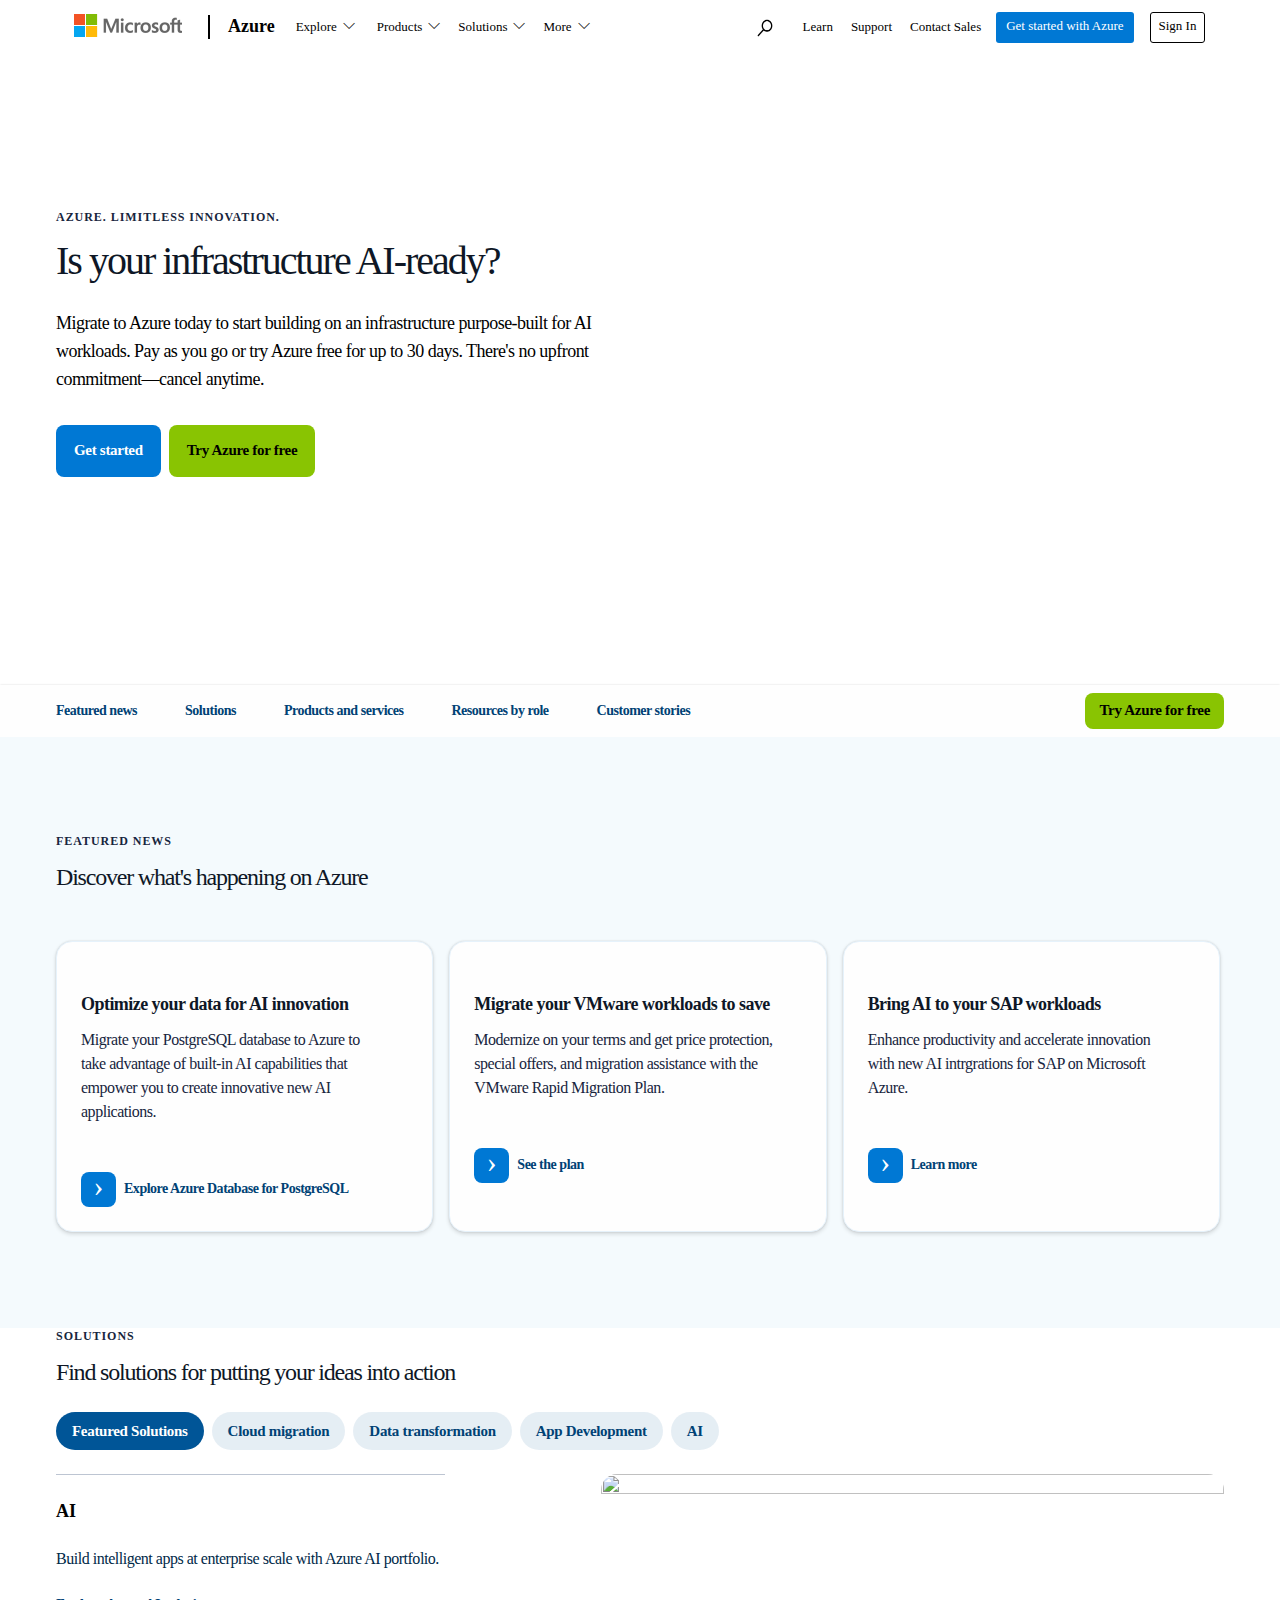
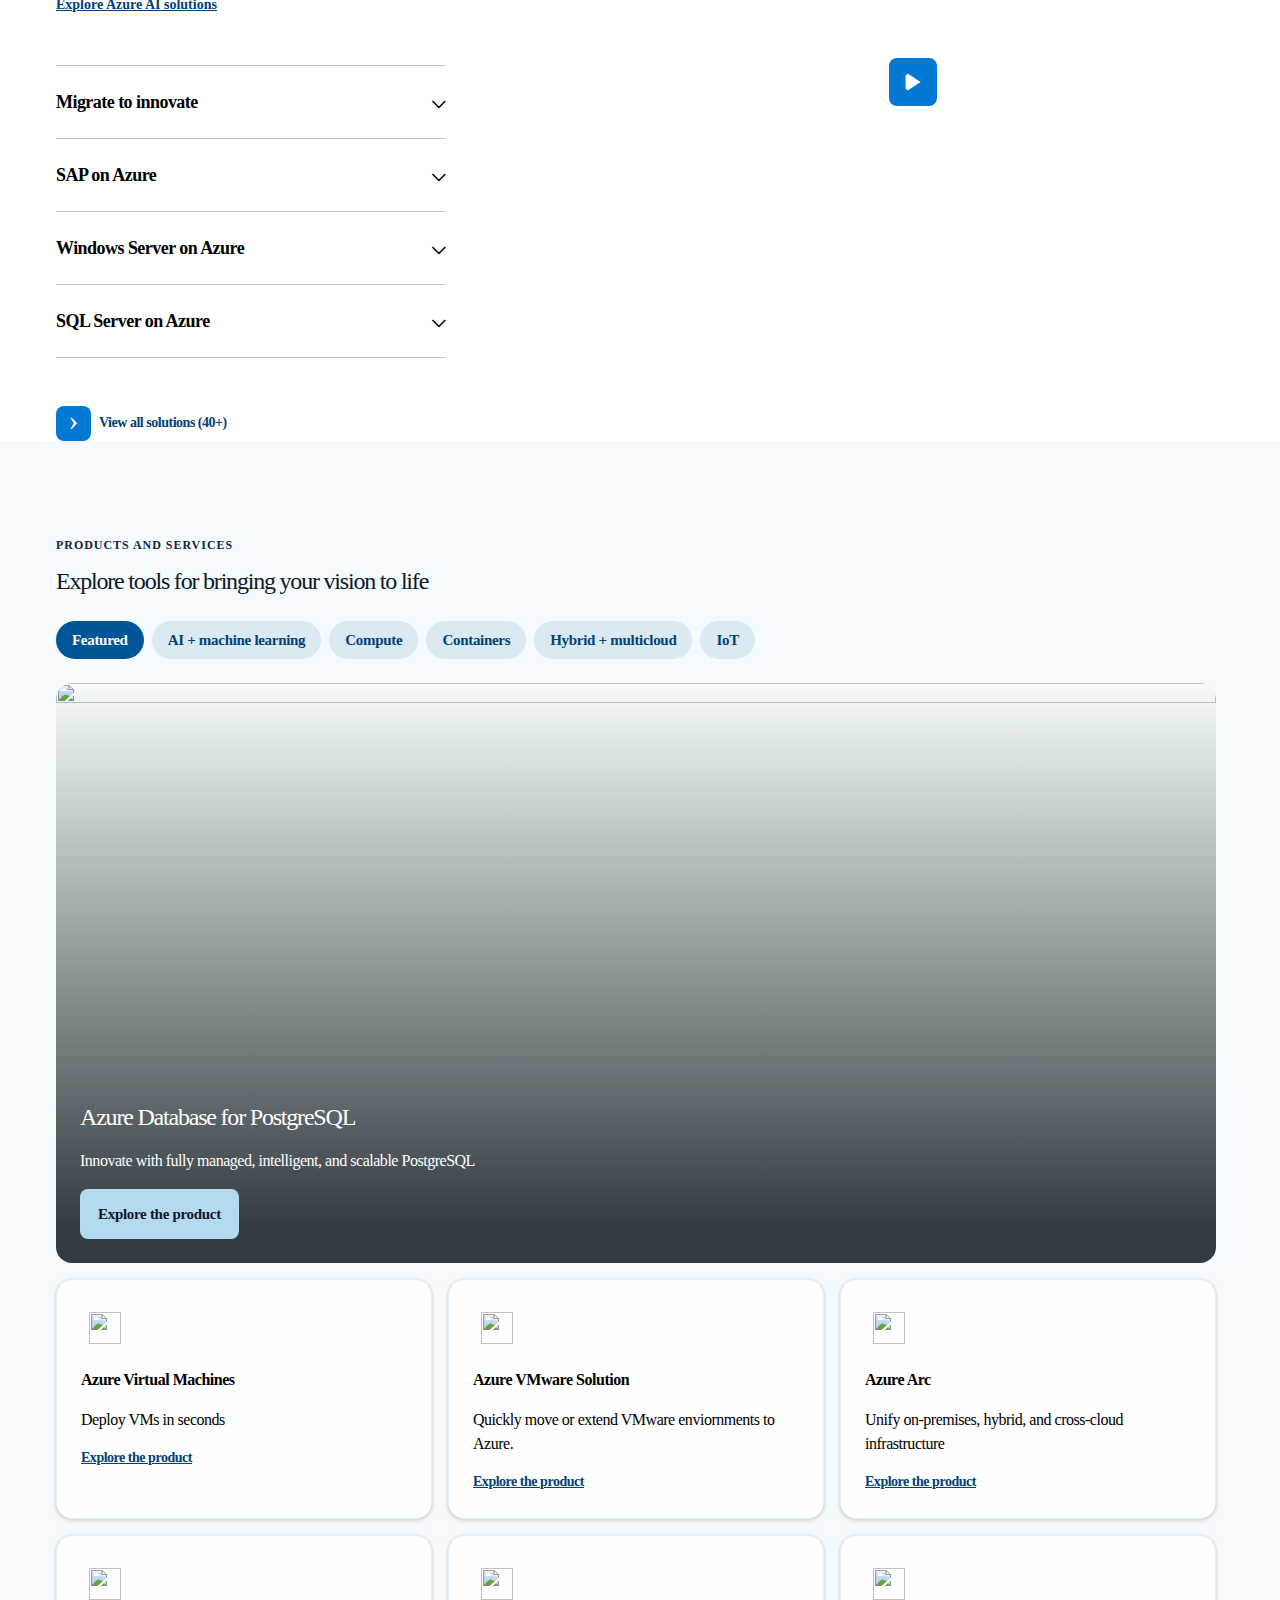
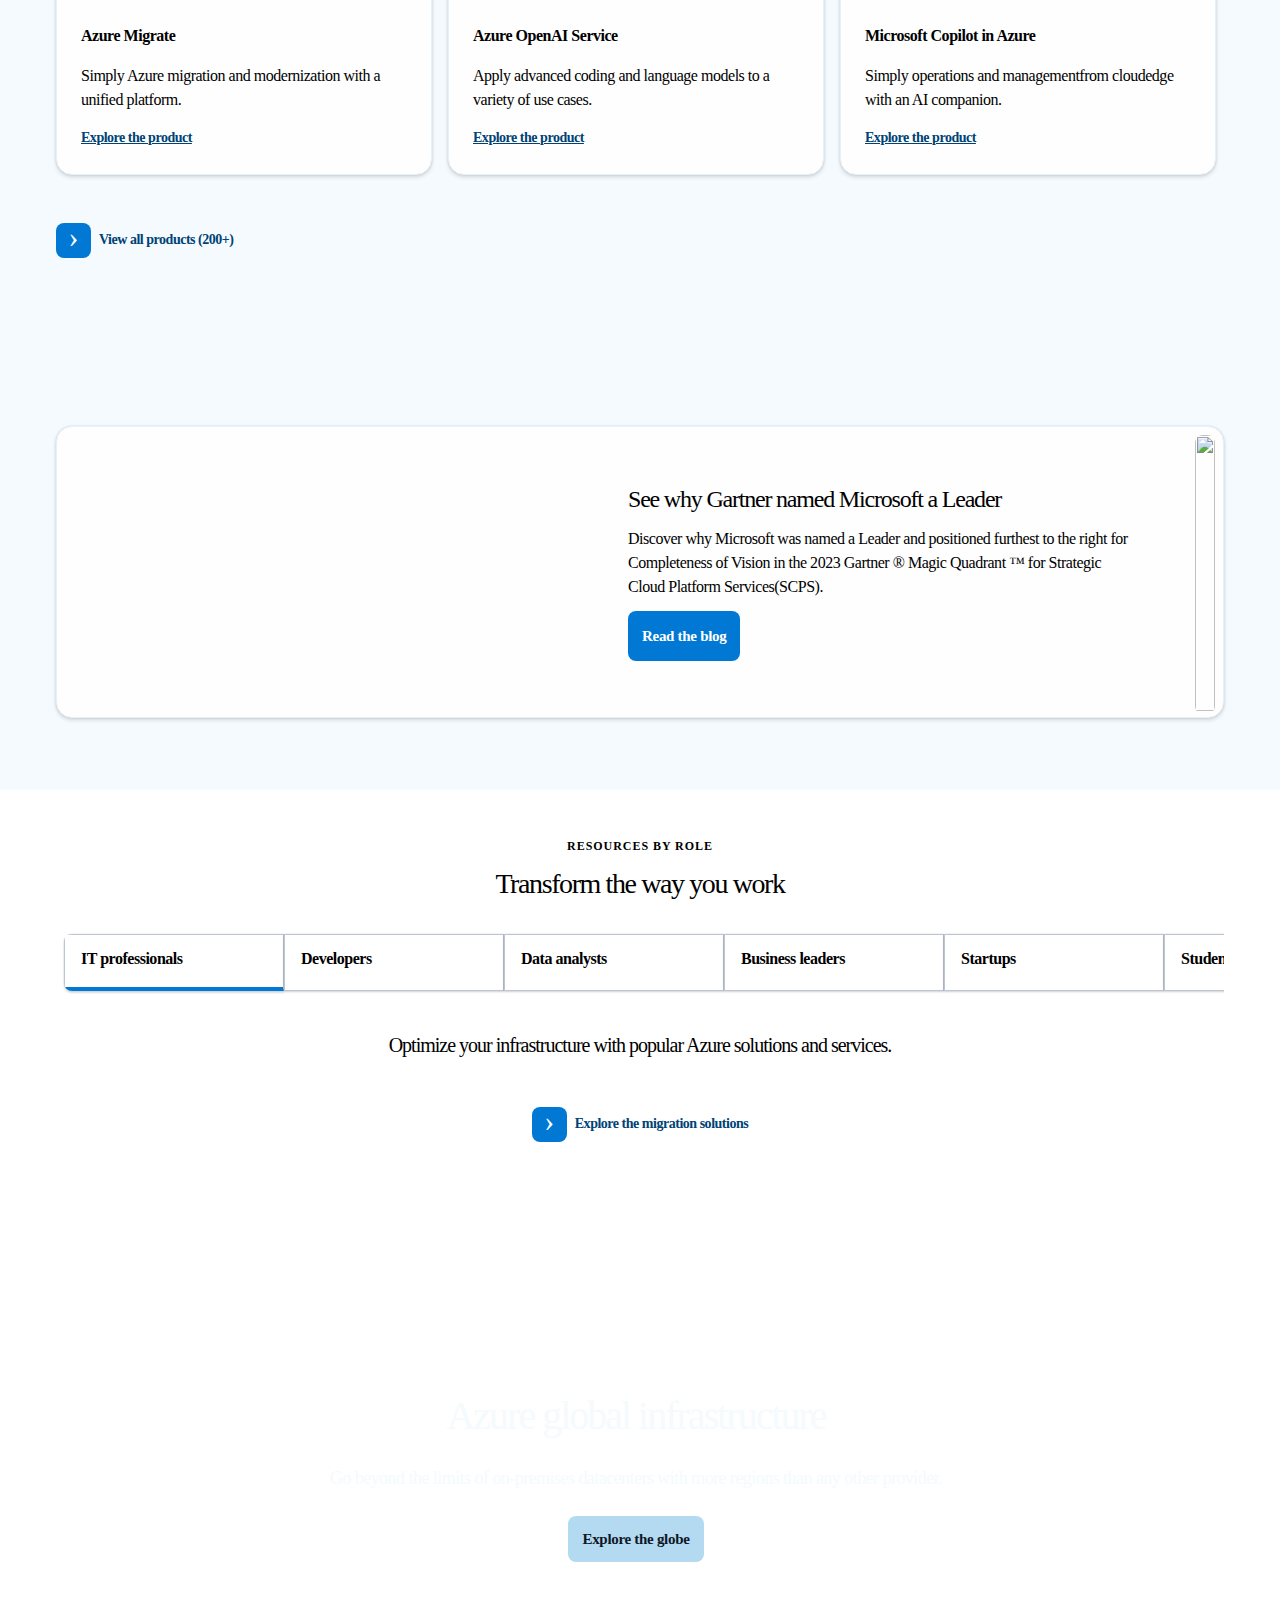
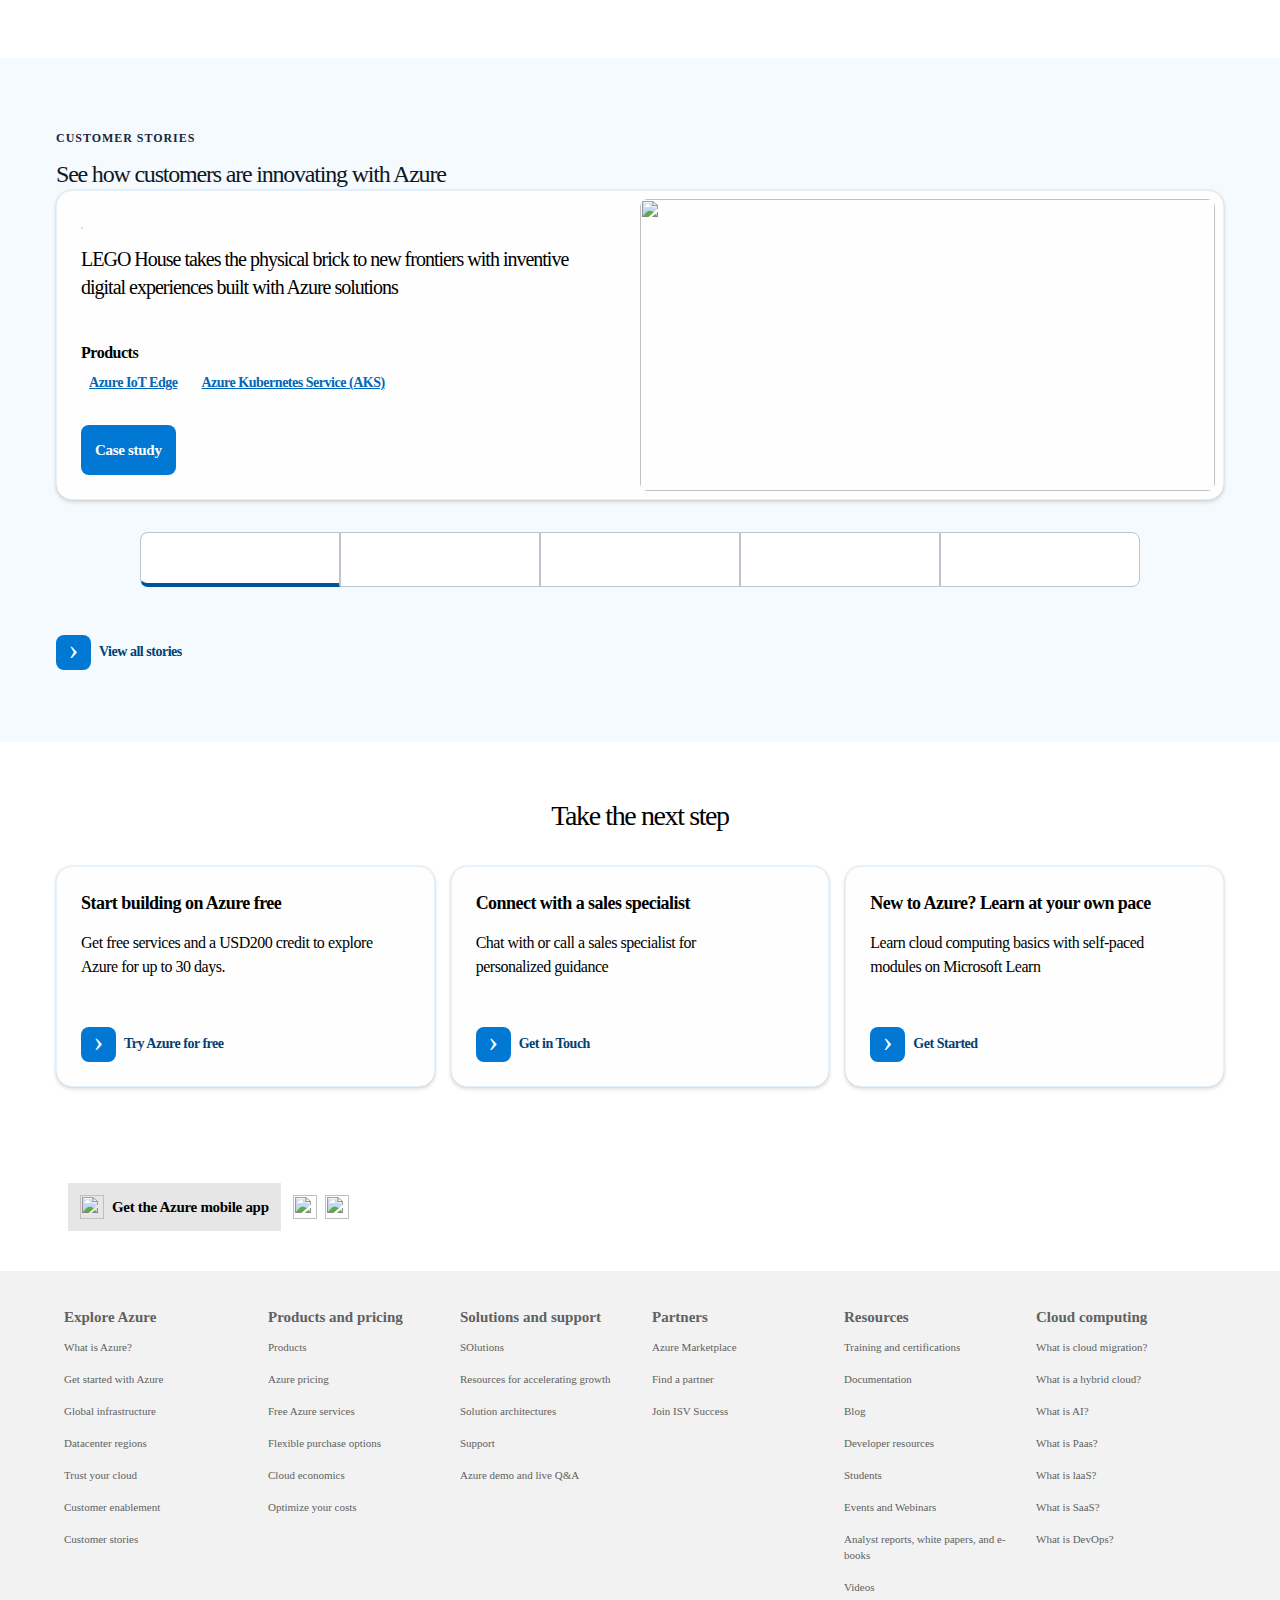
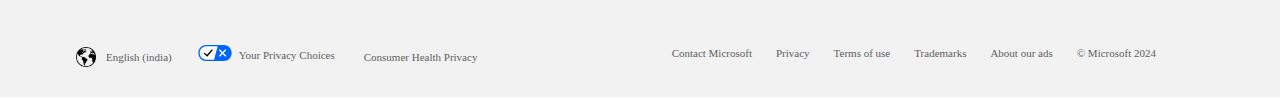
==== commit bbaaa787: "Azure completed" ====
--- a/index.html
+++ b/index.html
@@ -16,7 +16,11 @@
       <div class="mobile-nav">
         <div class="mobile-nav-child">
           <div class="menu-button">
-            <img src="assets/icons/hamburger-menu-50.png" alt="" />
+            <div>
+              <div class="menu-line"></div>
+              <div class="menu-line"></div>
+              <div class="menu-line"></div>
+            </div>
           </div>
 
           <div class="search-icon">
@@ -569,28 +573,30 @@
               </div>
             </div>
           </div>
-        
-        <div class="resourse-by-role-container">
-          <div class="container">
-            <div class="resource-by-role-column">
-              <div class="resource-by-role-heading">
-                Optimize your infrastructure with popular Azure solutions and
-                services.
-              </div>
-              <div class="featured-news-buttons resourse-by-role-button">
-                <div class="caret-right"><span>&#8250;</span></div>
-                <div class="featured-text-button">View all products (200+)</div>
-              </div>
-              <div class="resourse-by-role-img">
-                <img
-                  src="https://cdn-dynmedia-1.microsoft.com/is/image/microsoftcorp/Resources-tab1-ITProfessionals-4x?resMode=sharp2&op_usm=1.5,0.65,15,0&wid=1664&hei=936&qlt=100&fmt=png-alpha&fit=constrain"
-                  alt=""
-                />
-              </div>
-            </div>
-          </div>
-        </div>
-      </div>
+
+          <div class="resourse-by-role-container">
+            <div class="container">
+              <div class="resource-by-role-column">
+                <div class="resource-by-role-heading">
+                  Optimize your infrastructure with popular Azure solutions and
+                  services.
+                </div>
+                <div class="featured-news-buttons resourse-by-role-button">
+                  <div class="caret-right"><span>&#8250;</span></div>
+                  <div class="featured-text-button">
+                    Explore the migration solutions
+                  </div>
+                </div>
+                <div class="resourse-by-role-img">
+                  <img
+                    src="https://cdn-dynmedia-1.microsoft.com/is/image/microsoftcorp/Resources-tab1-ITProfessionals-4x?resMode=sharp2&op_usm=1.5,0.65,15,0&wid=1664&hei=936&qlt=100&fmt=png-alpha&fit=constrain"
+                    alt=""
+                  />
+                </div>
+              </div>
+            </div>
+          </div>
+        </div>
       </section>
       <section class="section-six">
         <div class="section-six-container">
@@ -600,15 +606,349 @@
                 Azure global infrastructure
               </div>
               <div class="azure-global-contents">
-                Go beyond the limits of on-premises datacenters with more regions than any other provider.
-              </div>
-              <div class="azure-global-button">
-                <span>Explore the globe</span>
+                Go beyond the limits of on-premises datacenters with more
+                regions than any other provider.
+              </div>
+              <div class="auzre-global-button-parent">
+                <div class="azure-global-button">
+                  <span>Explore the globe</span>
+                </div>
               </div>
             </div>
           </div>
         </div>
       </section>
+      <section class="section-seven">
+        <div class="section-seven-container">
+          <div class="container">
+            <div class="section-preheading">CUSTOMER STORIES</div>
+            <div class="section-heading">
+              See how customers are innovating with Azure
+            </div>
+            <div class="customer-column">
+              <div class="card">
+                <div class="customer-grid">
+                  <div class="customer-grid-item">
+                    <div class="customer-item-flex">
+                      <div class="customer-flex-item-1">
+                        <div class="customer-logo">
+                          <img
+                            src="https://cdn-dynmedia-1.microsoft.com/is/image/microsoftcorp/Customer-logos-LEGO@4x?resMode=sharp2&op_usm=1.5,0.65,15,0&wid=174&hei=74&qlt=100&fmt=png-alpha&fit=constrain"
+                            alt=""
+                          />
+                        </div>
+                        <div class="customer-text">
+                          LEGO House takes the physical brick to new frontiers
+                          with inventive digital experiences built with Azure
+                          solutions
+                        </div>
+                      </div>
+                      <div class="customer-flex-item-2">
+                        <div class="cutomer-product-heading">Products</div>
+                        <div class="products">
+                          <div class="product">
+                            <img
+                              src="https://cdn-dynmedia-1.microsoft.com/is/content/microsoftcorp/Customer-LEGO-Product-AzureIoTEdge?resMode=sharp2&op_usm=1.5,0.65,15,0&qlt=85"
+                              alt=""
+                            />
+                            <span>Azure IoT Edge</span>
+                          </div>
+                          <div class="product">
+                            <img
+                              src="https://cdn-dynmedia-1.microsoft.com/is/content/microsoftcorp/Customer-LEGO-Product-AzureKubernetesService?resMode=sharp2&op_usm=1.5,0.65,15,0&qlt=85"
+                              alt=""
+                            />
+                            <span>Azure Kubernetes Service (AKS)</span>
+                          </div>
+                        </div>
+                        <div class="case-study-button">
+                          <span>Case study</span>
+                        </div>
+                      </div>
+                    </div>
+                  </div>
+                  <div class="customer-grid-item">
+                    <div class="customer-grid-img">
+                      <img
+                        src="https://cdn-dynmedia-1.microsoft.com/is/image/microsoftcorp/Customer-img-LEGO-2x?resMode=sharp2&op_usm=1.5,0.65,15,0&wid=664&hei=547&qlt=100&fmt=png-alpha&fit=constrain"
+                        alt=""
+                      />
+                    </div>
+                  </div>
+                </div>
+              </div>
+              <div class="arrow-buttons">
+                <div class="arrow-button">
+                  <img src="assets/icons/left-arrow.png" alt="" />
+                </div>
+                <div class="arrow-button">
+                  <img src="assets/icons/right-arrow.png" alt="" />
+                </div>
+              </div>
+              <div class="customer-section-nav">
+                <div class="customer-section-item">
+                  <img
+                    src="https://cdn-dynmedia-1.microsoft.com/is/image/microsoftcorp/Customer-logos-LEGO-@2x?resMode=sharp2&op_usm=1.5,0.65,15,0&wid=271&hei=116&qlt=100&fit=constrain"
+                    alt=""
+                  />
+                </div>
+                <div class="customer-section-item">
+                  <img
+                    src="https://cdn-dynmedia-1.microsoft.com/is/image/microsoftcorp/Customer-logos-SIEMENS-@2x?resMode=sharp2&op_usm=1.5,0.65,15,0&wid=348&hei=150&qlt=100&fit=constrain"
+                    alt=""
+                  />
+                </div>
+                <div class="customer-section-item">
+                  <img
+                    src="https://cdn-dynmedia-1.microsoft.com/is/image/microsoftcorp/Customer-logos-HEINEKEN-@2x?resMode=sharp2&op_usm=1.5,0.65,15,0&wid=208&hei=100&qlt=100&fit=constrain"
+                    alt=""
+                  />
+                </div>
+                <div class="customer-section-item">
+                  <img
+                    src="https://cdn-dynmedia-1.microsoft.com/is/image/microsoftcorp/customer-logo-gm-2x?resMode=sharp2&op_usm=1.5,0.65,15,0&wid=200&hei=100&qlt=100&fit=constrain"
+                    alt=""
+                  />
+                </div>
+                <div class="customer-section-item">
+                  <img
+                    src="https://cdn-dynmedia-1.microsoft.com/is/image/microsoftcorp/customer-logo-unilever-2x?resMode=sharp2&op_usm=1.5,0.65,15,0&wid=208&hei=100&qlt=100&fit=constrain"
+                    alt=""
+                  />
+                </div>
+              </div>
+            </div>
+            <div class="featured-news-buttons">
+              <div class="caret-right"><span>&#8250;</span></div>
+              <div class="featured-text-button">View all stories</div>
+            </div>
+          </div>
+        </div>
+      </section>
+      <section class="section-final">
+        <div class="section-final-container">
+          <div class="container">
+            <div class="next-step-heading">Take the next step</div>
+            <div class="next-step-column">
+              <div class="next-step-grid">
+                <div class="next-step-grid-item">
+                  <div class="card">
+                    <div class="next-step-card-item-contents">
+                      <div class="next-step-card-item-flex">
+                        <div>
+                          <div class="next-step-card-title">
+                            Start building on Azure free
+                          </div>
+
+                          <div class="next-step-card-content">
+                            Get free services and a USD200 credit to explore
+                            Azure for up to 30 days.
+                          </div>
+                        </div>
+                        <div class="featured-news-buttons">
+                          <div class="caret-right"><span>&#8250;</span></div>
+                          <div class="featured-text-button">
+                            Try Azure for free
+                          </div>
+                        </div>
+                      </div>
+                    </div>
+                  </div>
+                </div>
+                <div class="next-step-grid-item">
+                  <div class="card">
+                    <div class="next-step-card-item-contents">
+                      <div class="next-step-card-item-flex">
+                        <div>
+                          <div class="next-step-card-title">
+                            Connect with a sales specialist
+                          </div>
+                          <div class="next-step-card-content">
+                            Chat with or call a sales specialist for
+                            personalized guidance
+                          </div>
+                        </div>
+                        <div class="featured-news-buttons">
+                          <div class="caret-right"><span>&#8250;</span></div>
+                          <div class="featured-text-button">Get in Touch</div>
+                        </div>
+                      </div>
+                    </div>
+                  </div>
+                </div>
+                <div class="next-step-grid-item">
+                  <div class="card">
+                    <div class="next-step-card-item-contents">
+                      <div class="next-step-card-title">
+                        New to Azure? Learn at your own pace
+                      </div>
+                      <div class="next-step-card-content">
+                        Learn cloud computing basics with self-paced modules on
+                        Microsoft Learn
+                      </div>
+                      <div class="featured-news-buttons">
+                        <div class="caret-right"><span>&#8250;</span></div>
+                        <div class="featured-text-button">Get Started</div>
+                      </div>
+                    </div>
+                  </div>
+                </div>
+              </div>
+            </div>
+          </div>
+        </div>
+      </section>
+      <section class="pre-footer">
+        <div class="section-pre-footer">
+          <div class="container">
+            <div class="pre-footer-column">
+              <div class="social-flex">
+                <div class="azure-mobile-app">
+                  <div class="get-azure-button">
+                    <img
+                      src="https://cdn-dynmedia-1.microsoft.com/is/content/microsoftcorp/acom_social_icon_azure"
+                      alt=""
+                    /><span> Get the Azure mobile app</span>
+                  </div>
+                </div>
+                <div class="social-icons">
+                  <div class="social-icon">
+                    <img
+                      src="https://cdn-dynmedia-1.microsoft.com/is/content/microsoftcorp/acom_social_icon_instagram?scl=1"
+                      alt=""
+                    />
+                  </div>
+                  <div class="social-icon">
+                    <img
+                      src="https://cdn-dynmedia-1.microsoft.com/is/content/microsoftcorp/acom_social_icon_linkedin?scl=1"
+                      alt=""
+                    />
+                  </div>
+                </div>
+              </div>
+              <div class="col-12-width"></div>
+            </div>
+          </div>
+        </div>
+      </section>
+      <footer>
+        <div class="footer-container">
+          <div class="footer-grid">
+            <div class="footer-grid-item">
+              <div class="footer-item-heading">Explore Azure</div>
+              <div class="footer-item-content">What is Azure?</div>
+              <div class="footer-item-content">Get started with Azure</div>
+              <div class="footer-item-content">Global infrastructure</div>
+              <div class="footer-item-content">Datacenter regions</div>
+              <div class="footer-item-content">Trust your cloud</div>
+              <div class="footer-item-content">Customer enablement</div>
+              <div class="footer-item-content">Customer stories</div>
+            </div>
+            <div class="footer-grid-item">
+              <div class="footer-item-heading">Products and pricing</div>
+              <div class="footer-item-content">Products</div>
+              <div class="footer-item-content">Azure pricing</div>
+              <div class="footer-item-content">Free Azure services</div>
+              <div class="footer-item-content">Flexible purchase options</div>
+              <div class="footer-item-content">Cloud economics</div>
+              <div class="footer-item-content">Optimize your costs</div>
+            </div>
+            <div class="footer-grid-item">
+              <div class="footer-item-heading">Solutions and support</div>
+              <div class="footer-item-content">SOlutions</div>
+              <div class="footer-item-content">
+                Resources for accelerating growth
+              </div>
+              <div class="footer-item-content">Solution architectures</div>
+              <div class="footer-item-content">Support</div>
+              <div class="footer-item-content">Azure demo and live Q&A</div>
+            </div>
+            <div class="footer-grid-item">
+              <div class="footer-item-heading">Partners</div>
+              <div class="footer-item-content">Azure Marketplace</div>
+              <div class="footer-item-content">Find a partner</div>
+              <div class="footer-item-content">Join ISV Success</div>
+            </div>
+            <div class="footer-grid-item">
+              <div class="footer-item-heading">Resources</div>
+              <div class="footer-item-content">Training and certifications</div>
+              <div class="footer-item-content">Documentation</div>
+              <div class="footer-item-content">Blog</div>
+              <div class="footer-item-content">Developer resources</div>
+              <div class="footer-item-content">Students</div>
+              <div class="footer-item-content">Events and Webinars</div>
+              <div class="footer-item-content">
+                Analyst reports, white papers, and e-books
+              </div>
+              <div class="footer-item-content">Videos</div>
+            </div>
+            <div class="footer-grid-item">
+              <div class="footer-item-heading">Cloud computing</div>
+              <div class="footer-item-content">What is cloud migration?</div>
+              <div class="footer-item-content">What is a hybrid cloud?</div>
+              <div class="footer-item-content">What is AI?</div>
+              <div class="footer-item-content">What is Paas?</div>
+              <div class="footer-item-content">What is laaS?</div>
+              <div class="footer-item-content">What is SaaS?</div>
+              <div class="footer-item-content">What is DevOps?</div>
+            </div>
+          </div>
+
+          <div class="footer-final-column">
+            <div class="footer-final-column-part-1">
+              <div class="footer-final-item">
+                <img src="assets/icons/earth.png" alt="" />
+                <span>English (india)</span>
+              </div>
+              <div class="footer-final-item footer-svg">
+                <span
+                  ><svg
+                    role="img"
+                    xmlns="http://www.w3.org/2000/svg"
+                    viewBox="0 0 30 14"
+                    xml:space="preserve"
+                    height="16"
+                    width="38"
+                  >
+                    <title>Your Privacy Choices Opt-Out Icon</title>
+                    <path
+                      d="M7.4 12.8h6.8l3.1-11.6H7.4C4.2 1.2 1.6 3.8 1.6 7s2.6 5.8 5.8 5.8z"
+                      style="fill-rule: evenodd; clip-rule: evenodd; fill: #fff"
+                    ></path>
+                    <path
+                      d="M22.6 0H7.4c-3.9 0-7 3.1-7 7s3.1 7 7 7h15.2c3.9 0 7-3.1 7-7s-3.2-7-7-7zm-21 7c0-3.2 2.6-5.8 5.8-5.8h9.9l-3.1 11.6H7.4c-3.2 0-5.8-2.6-5.8-5.8z"
+                      style="fill-rule: evenodd; clip-rule: evenodd; fill: #06f"
+                    ></path>
+                    <path
+                      d="M24.6 4c.2.2.2.6 0 .8L22.5 7l2.2 2.2c.2.2.2.6 0 .8-.2.2-.6.2-.8 0l-2.2-2.2-2.2 2.2c-.2.2-.6.2-.8 0-.2-.2-.2-.6 0-.8L20.8 7l-2.2-2.2c-.2-.2-.2-.6 0-.8.2-.2.6-.2.8 0l2.2 2.2L23.8 4c.2-.2.6-.2.8 0z"
+                      style="fill: #fff"
+                    ></path>
+                    <path
+                      d="M12.7 4.1c.2.2.3.6.1.8L8.6 9.8c-.1.1-.2.2-.3.2-.2.1-.5.1-.7-.1L5.4 7.7c-.2-.2-.2-.6 0-.8.2-.2.6-.2.8 0L8 8.6l3.8-4.5c.2-.2.6-.2.9 0z"
+                    >
+                      style="fill: #06f"
+                    </path>
+                  </svg>
+                </span>
+                <span>Your Privacy Choices</span>
+              </div>
+              <div class="footer-final-item">
+                <span>Consumer Health Privacy</span>
+              </div>
+            </div>
+            <div>
+              <div class="footer-final-item footer-spans">
+                <span>Contact Microsoft</span>
+                <span>Privacy</span>
+                <span>Terms of use</span>
+                <span>Trademarks</span>
+                <span>About our ads</span>
+                <span>© Microsoft 2024</span>
+              </div>
+            </div>
+          </div>
+        </div>
+      </footer>
     </main>
   </body>
 </html>
--- a/styles/style1.css
+++ b/styles/style1.css
@@ -25,19 +25,16 @@
   align-items: center;
   padding-top: 2px;
 }
-.menu-button img {
+.menu-button {
+  height: 48px;
+  display: flex;
+  align-items: center;
+}
+.menu-line {
   width: 20px;
-  height: 20px;
-}
-.menu-button {
-  padding: 6px 0 8px;
-  margin: 1px;
-  height: 48px;
-  width: 48px;
-  display: inline-flex;
-  justify-content: center;
-  align-items: center;
-  box-sizing: border-box;
+  height: 1px;
+  background-color: black;
+  margin: 4px 14px;
 }
 .search-icon img {
   width: 16px;
@@ -671,7 +668,9 @@
 .section-four-container {
   background-color: #f4fafd;
 }
-
+.section-seven-container {
+  background-color: #f4fafd;
+}
 .resource-scroll-item:nth-child(1) {
   border-top-left-radius: 8px;
   border-bottom-left-radius: 8px;
@@ -708,6 +707,293 @@
 }
 .section-six-container {
   background: url(https://cdn-dynmedia-1.microsoft.com/is/image/microsoftcorp/Desktop-AzureRegions-2x?resMode=sharp2&op_usm=1.5,0.65,15,0&wid=3200&hei=983&qlt=95&fmt=png-alpha&fit=constrain);
+  background-position: center;
+  background-size: cover;
+  padding: 56px 0;
+}
+.azure-global-column {
+  padding-right: 4px;
+}
+.azure-global-heading {
+  color: #f4fafd;
+  font-size: 32px;
+  font-weight: 400;
+  letter-spacing: -1.6px;
+  line-height: 40px;
+  text-align: center;
+  font-family: "Seoge UI-Semibold";
+}
+.azure-global-contents {
+  font-size: 18px;
+  font-weight: 400;
+  line-height: 28px;
+  letter-spacing: -0.54px;
+  padding: 0 16px;
+  text-align: center;
+  color: #f4fafd;
+  margin-top: 16px;
+}
+.azure-global-button span {
+  font-size: 15px;
+  font-weight: 600;
+  letter-spacing: -0.3px;
+  padding-bottom: 2px;
+  color: #0e1726;
+}
+.azure-global-button {
+  padding: 12px;
+  margin-top: 24px;
+  width: 100%;
+  background: #b3daf0;
+  border-radius: 8px;
+  border: 2px solid transparent;
+  text-align: center;
+}
+.customer-grid {
+  display: flex;
+  flex-direction: column-reverse;
+}
+.customer-grid-img img {
+  width: 100%;
+  border-radius: 8px;
+}
+.customer-grid-img {
+  padding: 8px 8px 0;
+}
+.customer-item-flex {
+  padding: 16px;
+}
+.customer-logo img {
+  border: 1px solid #bdc5d2;
+  border-radius: 8px;
+}
+.customer-text {
+  font-size: 20px;
+  font-weight: 500;
+  letter-spacing: -1px;
+  line-height: 28px;
+  text-align: left;
+  margin-top: 12px;
+}
+.cutomer-product-heading {
+  font-size: 16px;
+  font-weight: 600;
+  letter-spacing: -0.48px;
+  line-height: 24px;
+  padding-top: 8px;
+}
+.customer-flex-item-2 {
+  margin-top: 24px;
+  height: 100%;
+  justify-content: flex-end;
+  display: flex;
+  flex-direction: column;
+}
+.products {
+  display: flex;
+  align-items: center;
+  gap: 12px;
+  margin-top: 8px;
+}
+
+.product {
+  display: flex;
+  align-items: center;
+  column-gap: 8px;
+}
+.product span {
+  font-size: 14px;
+  font-weight: 600;
+  line-height: 20px;
+  letter-spacing: -0.48px;
+  text-decoration: underline;
+  color: #0067b8;
+}
+.case-study-button span {
+  font-size: 15px;
+  font-weight: 600;
+  letter-spacing: -0.3px;
+  line-height: 22px;
+  overflow-wrap: break-word;
+  padding-bottom: 2px;
+  color: #fff;
+  text-align: center;
+}
+.case-study-button {
+  background: #0078d4;
+  border: 2px solid transparent;
+  border-radius: 8px;
+  width: 100%;
+  padding: 12px;
+  margin-top: 24px;
+  text-align: center;
+}
+.section-seven-container {
+  padding: 48px 0;
+}
+.arrow-buttons {
+  display: flex;
+  gap: 8px;
+  margin-top: 32px;
+}
+.arrow-button img {
+  height: 20px;
+  width: 20px;
+}
+.arrow-button {
+  padding: 12px 14px 12px 14px;
+  border-radius: 50%;
+  border: 1px solid #000;
+  box-sizing: border-box;
+}
+.customer-section-nav {
+  display: none;
+}
+.next-step-card-item-contents {
+  padding: 16px;
+}
+.next-step-card-title {
+  font-size: 18px;
+  font-weight: 600;
+  letter-spacing: -0.54px;
+  line-height: 24px;
+  margin-bottom: 12px;
+  font-family: "Seoge UI-Semibold";
+}
+.next-step-card-content {
+  font-size: 16px;
+  font-weight: 400;
+  height: 48px;
+  letter-spacing: -0.48px;
+  line-height: 24px;
+}
+.next-step-grid {
+  display: grid;
+  grid-template-columns: 1fr;
+  row-gap: 8px;
+}
+.next-step-column {
+  margin-top: 32px;
+}
+.next-step-heading {
+  font-size: 28px;
+  font-weight: 400;
+  letter-spacing: -1.4px;
+  line-height: 36px;
+  display: block;
+  text-align: center;
+}
+.section-final-container {
+  padding: 56px 0;
+  background: url(https://cdn-dynmedia-1.microsoft.com/is/image/microsoftcorp/Mobile-3up-icon-card-BG?resMode=sharp2&op_usm=1.5,0.65,15,0&wid=720&hei=1648&qlt=100&fmt=png-alpha&fit=constrain);
+  background-size: cover;
+}
+.section-pre-footer {
+  padding: 24px 0;
+}
+.get-azure-button img {
+  width: 24px;
+  height: 24px;
+  margin-right: 8px;
+}
+.get-azure-button span {
+  font-size: 15px;
+  line-height: 22px;
+  font-weight: 600;
+  letter-spacing: -0.3px;
+}
+.azure-mobile-app {
+  box-sizing: border-box;
+  width: fit-content;
+}
+.get-azure-button {
+  display: flex;
+  align-items: center;
+  padding: 12px;
+  margin: 8px 0;
+  width: max-content;
+  box-sizing: border-box;
+  background: #e6e6e6;
+}
+.social-icon img {
+  width: 24px;
+  height: 24px;
+}
+.social-icon {
+  height: 24px;
+}
+.social-icons {
+  margin: 8px 0;
+  display: flex;
+  gap: 8px;
+  margin-left: 12px;
+}
+.social-flex {
+  display: flex;
+  align-items: center;
+  padding: 8px 12px;
+}
+.col-12-width {
+  height: 12px;
+  padding: 12px;
+}
+.footer-container {
+  padding: 0 12px;
+  background: #f2f2f2;
+}
+.footer-grid-item {
+  padding: 0 12px;
+}
+.footer-item-heading {
+  padding: 36px 0 4px;
+  font-size: 15px;
+  font-weight: 600;
+  line-height: 20px;
+  color: #616161;
+}
+.footer-item-content {
+  padding: 8px 0;
+  font-size: 11px;
+  line-height: 16px;
+  color: #616161;
+}
+.footer-final-column {
+  padding: 30px 12px 16px;
+  display: flex;
+  flex-direction: column;
+  flex-wrap: wrap;
+}
+.footer-final-item img {
+  width: 20px;
+  height: 20px;
+  margin-right: 10px;
+}
+.footer-final-item span {
+  font-size: 11px;
+  line-height: 16px;
+  color: #616161;
+}
+.footer-final-item {
+  display: flex;
+  align-items: center;
+  padding-right: 24px;
+  flex-wrap: wrap;
+}
+.footer-svg {
+  margin: 8px 0 16px;
+  padding: 4px 24px 0 0;
+}
+.footer-svg span {
+  margin-right: 5px;
+}
+.footer-spans span {
+  padding: 6px 10px 0 0;
+}
+.footer-spans {
+  margin: 12px 0 3px;
+}
+footer {
+  padding-bottom: 30px;
 }
 @media screen and (min-width: 540px) {
   .mobile-banner-row-1 {
@@ -729,6 +1015,17 @@
     background: url(https://cdn-dynmedia-1.microsoft.com/is/image/microsoftcorp/Desktop-Interactive-Demo-BG?resMode=sharp2&op_usm=1.5,0.65,15,0&wid=3200&hei=1968&qlt=100&fmt=png-alpha&fit=constrain);
     background-size: cover;
     background-repeat: no-repeat;
+  }
+  .auzre-global-button-parent {
+    display: flex;
+    justify-content: center;
+    width: 100%;
+  }
+  .azure-global-button {
+    width: fit-content;
+  }
+  footer {
+    padding: 0;
   }
 }
 
@@ -1060,8 +1357,156 @@
     background-size: cover;
     background-repeat: no-repeat;
   }
-}
+  .azure-global-column {
+    padding-right: 8px;
+  }
+  .section-six-container {
+    padding: 96px 0;
+  }
+  .azure-global-heading {
+    font-size: 40px;
+    line-height: 48px;
+    letter-spacing: -2px;
+    font-weight: 400;
+  }
+  .azure-global-contents {
+    font-size: 18px;
+    font-weight: 400;
+    letter-spacing: -0.54px;
+    line-height: 28px;
+    padding: 0 48px;
+    margin-top: 24px;
+  }
+  .resourse-by-role-img {
+    width: 66.6%;
+    margin: 0 auto;
+    margin-top: 32px;
+  }
+  .resource-by-role-column {
+    padding: 32px 0 72px;
+  }
+  .auzre-global-button {
+    margin-top: 32px;
+  }
+  .customer-grid {
+    display: grid;
+    grid-template-columns: 1fr 1fr;
+  }
+  .customer-item-flex {
+    padding: 24px;
+  }
+  .customer-flex-item-2 {
+    margin-top: 32px;
+  }
+  .products {
+    flex-wrap: wrap;
+    gap: 16px;
+    align-items: start;
+  }
+  .case-study-button {
+    margin-top: 32px;
+    width: fit-content;
+  }
+  .customer-grid-img {
+    height: 100%;
+    padding: 8px 8px 8px 0;
+  }
+  .customer-grid-img img {
+    height: 100%;
+    object-fit: cover;
+  }
 
+  .section-seven-container {
+    padding: 72px 0;
+  }
+  .customer-item-flex {
+    height: 100%;
+    display: flex;
+    flex-direction: column;
+    justify-content: space-between;
+  }
+  .arrow-buttons {
+    display: none;
+  }
+  .customer-section-nav {
+    margin-top: 32px;
+    display: flex;
+    justify-content: center;
+    grid-template-columns: repeat(5, 1fr);
+  }
+  .customer-section-item img {
+    width: 100%;
+  }
+  .customer-section-item {
+    padding: 16px;
+    border: 1px solid #bdc5d2;
+    background-color: #fff;
+    width: 200px;
+  }
+  .customer-section-item:nth-child(1) {
+    border-bottom: 4px solid #005597;
+    border-top-left-radius: 8px;
+    border-bottom-left-radius: 8px;
+  }
+  .customer-section-item:nth-child(5) {
+    border-top-right-radius: 8px;
+    border-bottom-right-radius: 8px;
+  }
+  .next-step-grid {
+    grid-template-columns: 1fr 1fr 1fr;
+    column-gap: 16px;
+  }
+  .next-step-card-item-contents {
+    padding: 24px;
+    height: 100%;
+  }
+  .next-step-card-title {
+    padding-right: 32px;
+    margin-bottom: 16px;
+  }
+  .next-step-card-content {
+    padding-right: 32px;
+    height: fit-content;
+  }
+  .next-step-card-item-contents .featured-news-buttons {
+    margin-top: 48px;
+  }
+  .next-step-card-item-flex {
+    display: flex;
+    height: 100%;
+    flex-direction: column;
+    justify-content: space-between;
+  }
+  .section-final-container {
+    background: url(https://cdn-dynmedia-1.microsoft.com/is/image/microsoftcorp/Desktop-3up-icon-card-BG?resMode=sharp2&op_usm=1.5,0.65,15,0&wid=3200&hei=1024&qlt=100&fmt=png-alpha&fit=constrain);
+    background-size: cover;
+    background-position: center;
+    background-repeat: no-repeat;
+  }
+  .col-12-width {
+    display: none;
+  }
+  .section-pre-footer {
+    padding: 24px 0;
+  }
+  .footer-grid {
+    display: grid;
+    grid-template-columns: 1fr 1fr 1fr;
+  }
+  .footer-spans {
+    justify-content: flex-end;
+  }
+  .footer-spans span {
+    padding: 0 24px 4px 0;
+  }
+  .footer-final-column {
+    flex-direction: row;
+    justify-content: space-between;
+  }
+  .footer-final-column-part-1 {
+    display: flex;
+  }
+}
 /* 860 end  */
 @media screen and (min-width: 1084px) {
   .des-nav-text:nth-child(n + 2) {
@@ -1095,6 +1540,15 @@
   .des-nav-part-3 {
     right: 5.2%;
   }
+  .footer-grid {
+    grid-template-columns: repeat(6, 1fr);
+  }
+  .footer-container {
+    padding: 0 5%;
+  }
+  .footer-grid-item:nth-child(1) {
+    padding: 0 12px 0 0;
+  }
 }
 @media screen and (min-width: 1108px) {
   .des-nav-text:nth-child(2) {
@@ -1179,6 +1633,27 @@
   .gartner-contents {
     padding: 24px 72px 24px 24px;
   }
+  .customer-text {
+    font-size: 24px;
+    line-height: 32px;
+    letter-spacing: -1.2px;
+    margin-top: 16px;
+  }
+  .customer-item-flex {
+    padding: 24px 72px 24px 24px;
+  }
+  .next-step-card-title {
+    font-size: 20px;
+  }
+  .next-step-heading{
+    font-size: 40px;
+  }
+  .next-step-column{
+    margin-top: 48px;
+  }
+  .section-final-container{
+    padding: 96px 0;
+  }
 }
 @media screen and (min-width: 1460px) {
   .des-nav-text:nth-child(6) {
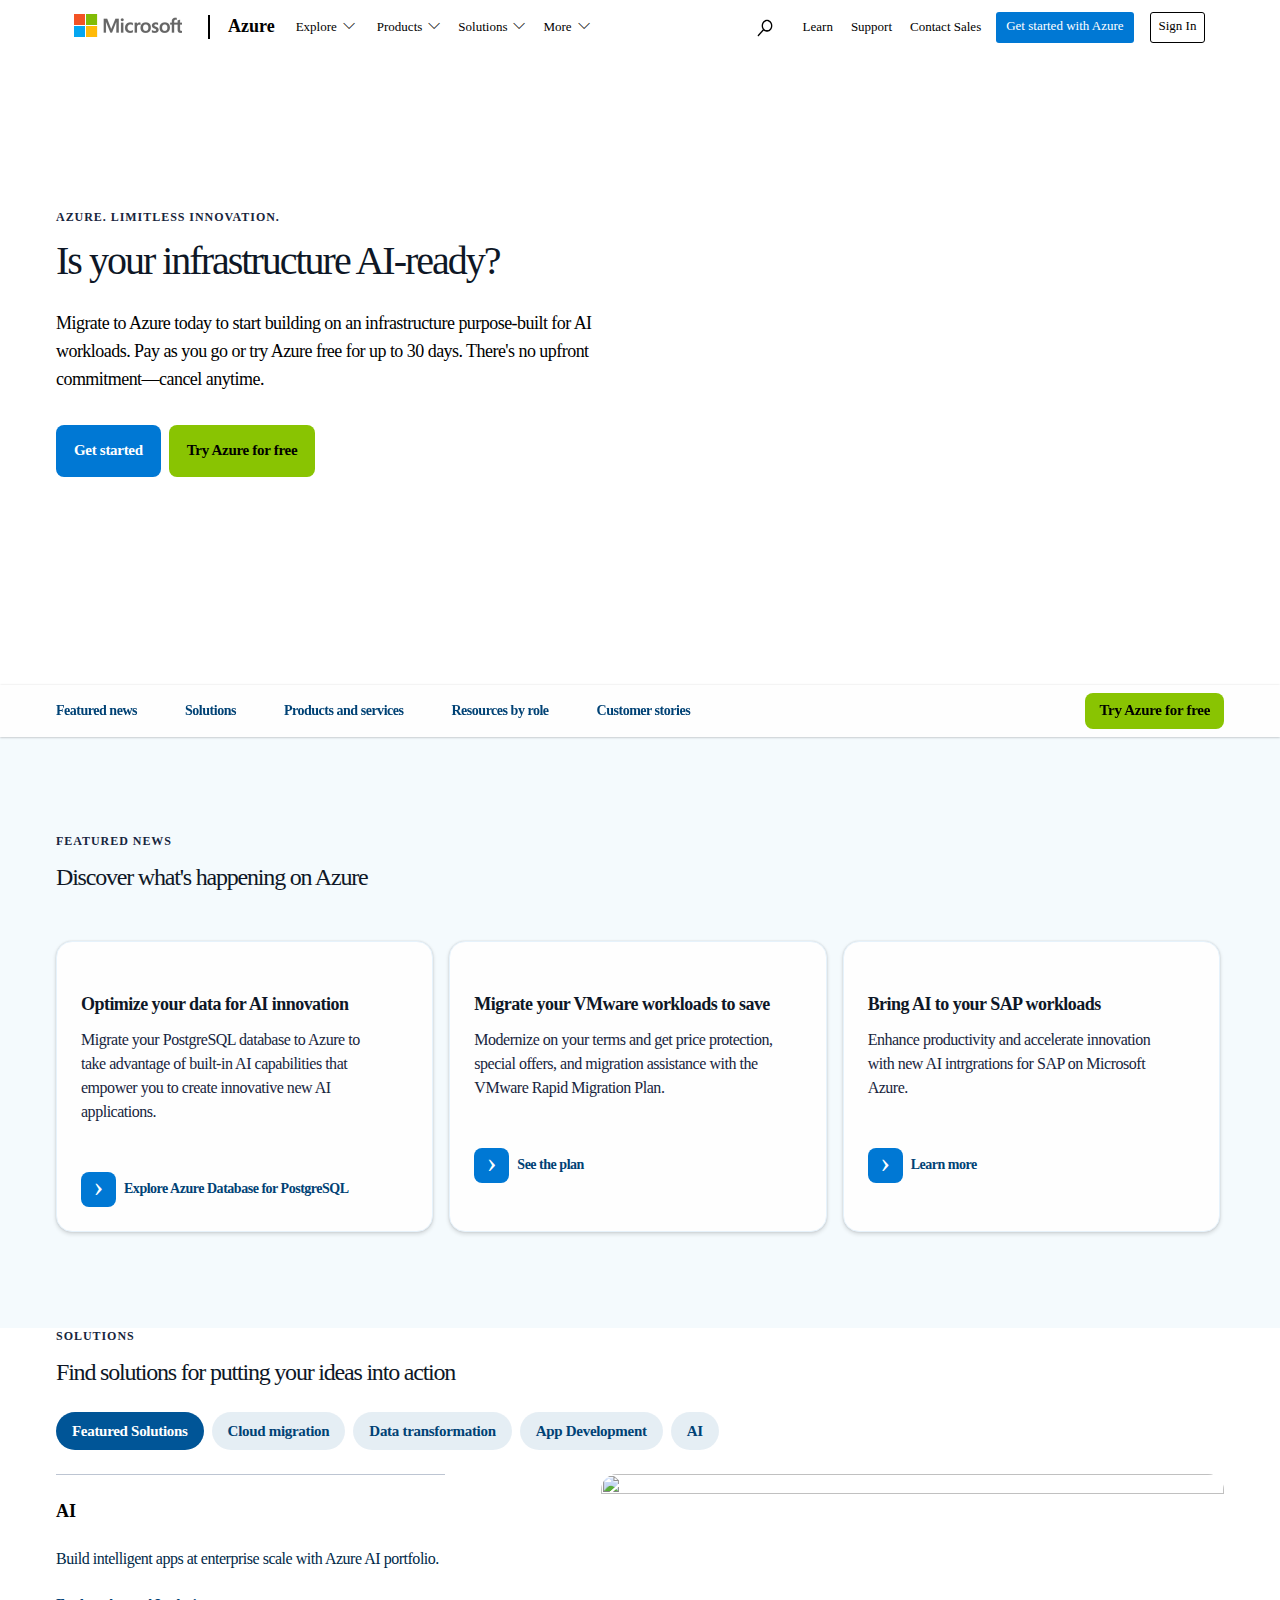
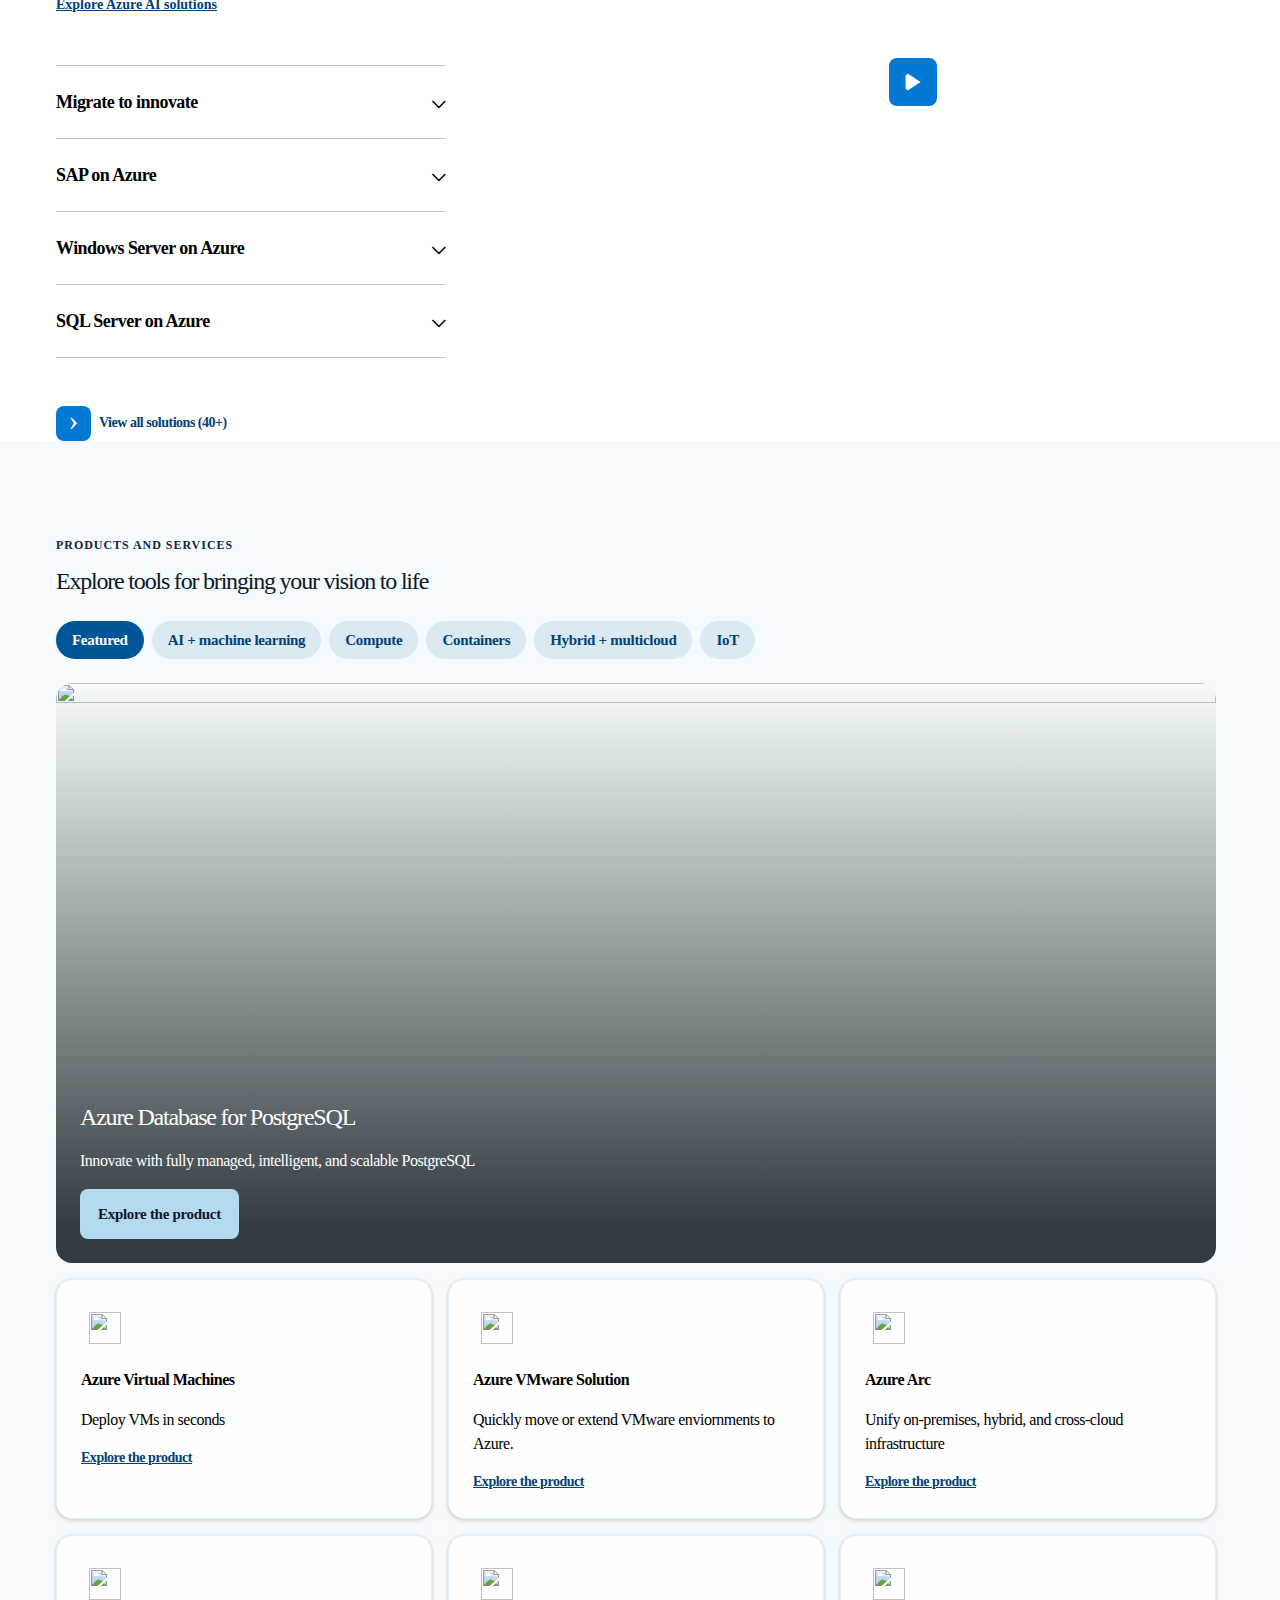
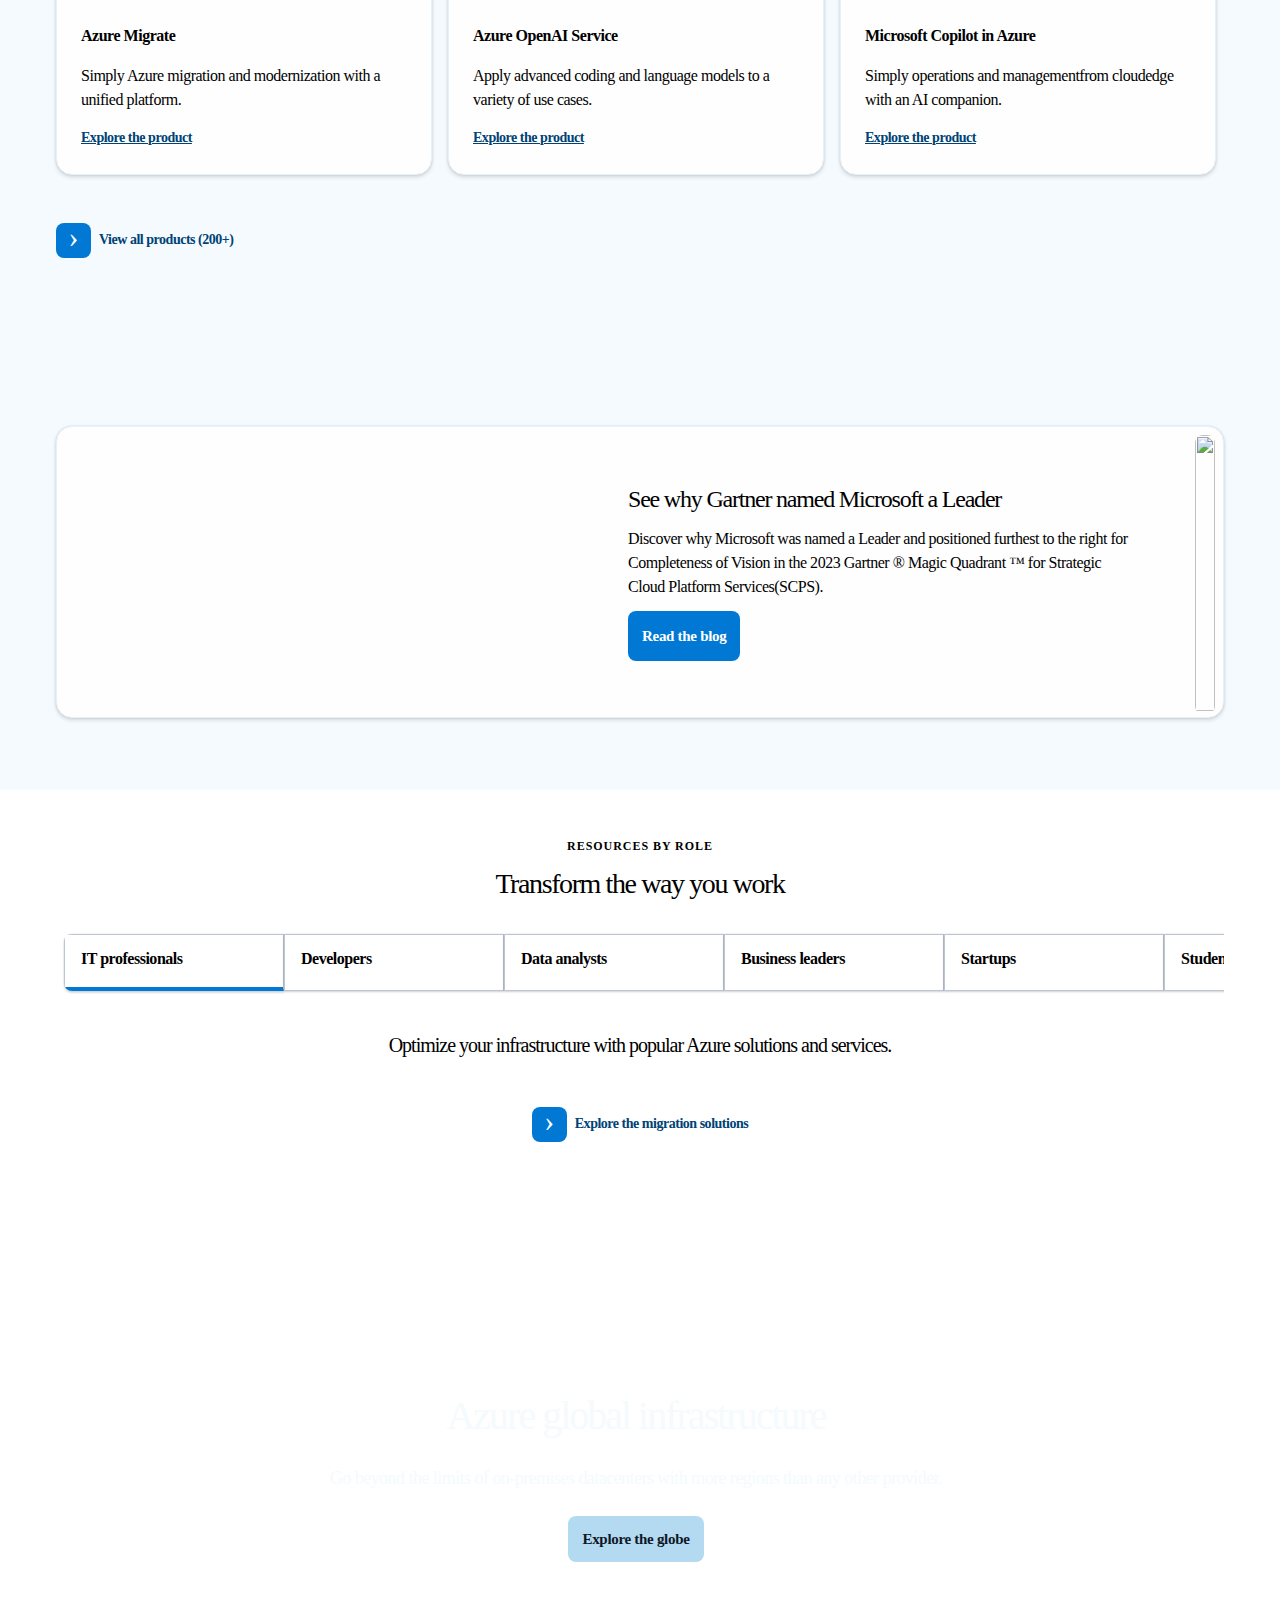
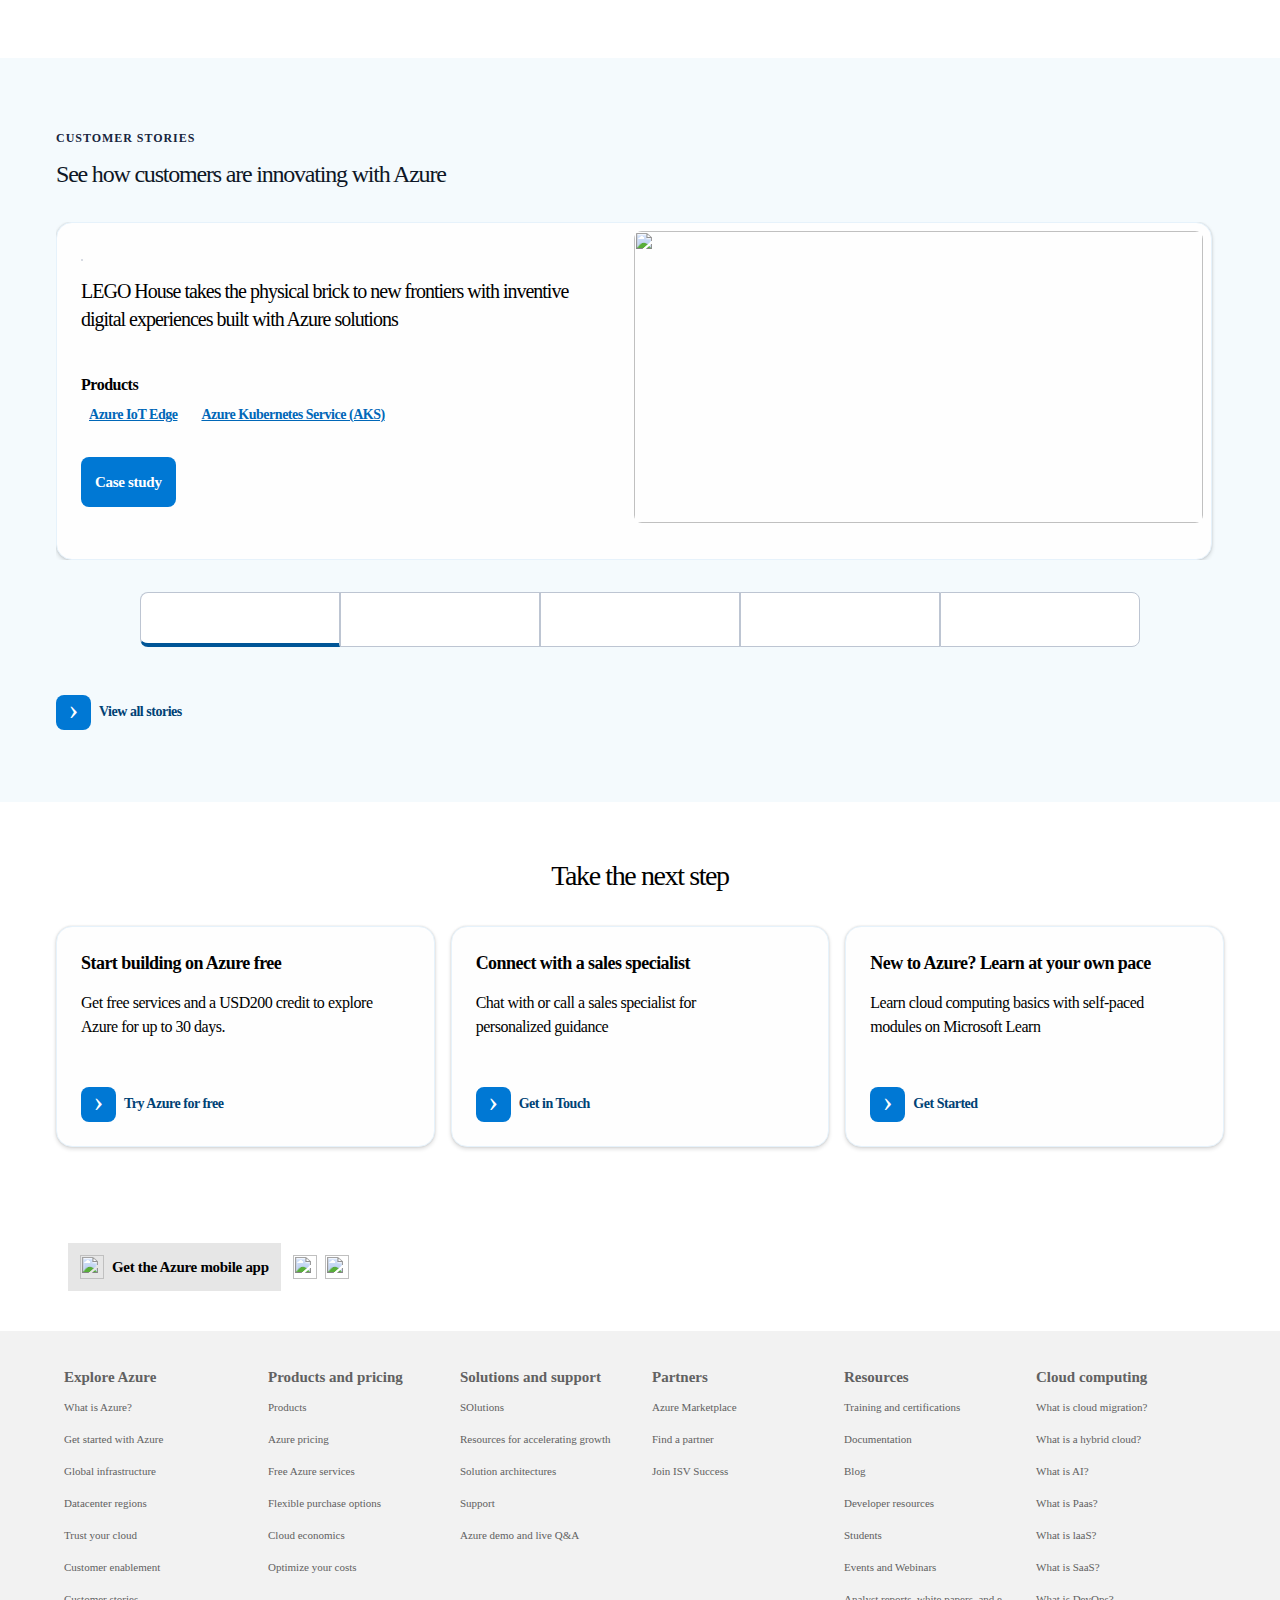
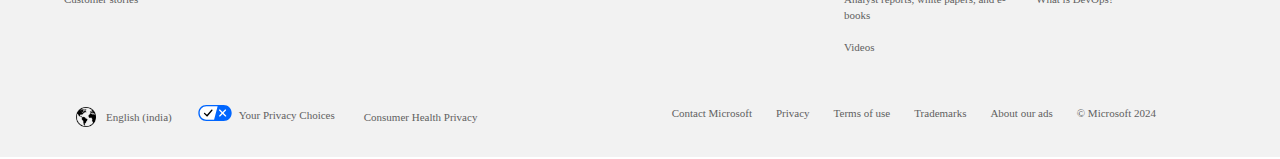
==== commit 4203da07: "azure-scrollbar added" ====
--- a/index.html
+++ b/index.html
@@ -626,57 +626,252 @@
               See how customers are innovating with Azure
             </div>
             <div class="customer-column">
-              <div class="card">
-                <div class="customer-grid">
-                  <div class="customer-grid-item">
-                    <div class="customer-item-flex">
-                      <div class="customer-flex-item-1">
-                        <div class="customer-logo">
-                          <img
-                            src="https://cdn-dynmedia-1.microsoft.com/is/image/microsoftcorp/Customer-logos-LEGO@4x?resMode=sharp2&op_usm=1.5,0.65,15,0&wid=174&hei=74&qlt=100&fmt=png-alpha&fit=constrain"
-                            alt=""
-                          />
+              <div class="customer-scrollable-container-parent">
+                <div class="customer-scrollable-container">
+                  <div class="customer-scrollable-item">
+                    <div class="card">
+                      <div class="customer-grid">
+                        <div class="customer-grid-item">
+                          <div class="customer-item-flex">
+                            <div class="customer-flex-item-1">
+                              <div class="customer-logo">
+                                <img
+                                  src="https://cdn-dynmedia-1.microsoft.com/is/image/microsoftcorp/Customer-logos-LEGO@4x?resMode=sharp2&op_usm=1.5,0.65,15,0&wid=174&hei=74&qlt=100&fmt=png-alpha&fit=constrain"
+                                  alt=""
+                                />
+                              </div>
+                              <div class="customer-text">
+                                LEGO House takes the physical brick to new
+                                frontiers with inventive digital experiences
+                                built with Azure solutions
+                              </div>
+                            </div>
+                            <div class="customer-flex-item-2">
+                              <div class="cutomer-product-heading">
+                                Products
+                              </div>
+                              <div class="products">
+                                <div class="product">
+                                  <img
+                                    src="https://cdn-dynmedia-1.microsoft.com/is/content/microsoftcorp/Customer-LEGO-Product-AzureIoTEdge?resMode=sharp2&op_usm=1.5,0.65,15,0&qlt=85"
+                                    alt=""
+                                  />
+                                  <span>Azure IoT Edge</span>
+                                </div>
+                                <div class="product">
+                                  <img
+                                    src="https://cdn-dynmedia-1.microsoft.com/is/content/microsoftcorp/Customer-LEGO-Product-AzureKubernetesService?resMode=sharp2&op_usm=1.5,0.65,15,0&qlt=85"
+                                    alt=""
+                                  />
+                                  <span>Azure Kubernetes Service (AKS)</span>
+                                </div>
+                              </div>
+                              <div class="case-study-button">
+                                <span>Case study</span>
+                              </div>
+                            </div>
+                          </div>
                         </div>
-                        <div class="customer-text">
-                          LEGO House takes the physical brick to new frontiers
-                          with inventive digital experiences built with Azure
-                          solutions
-                        </div>
-                      </div>
-                      <div class="customer-flex-item-2">
-                        <div class="cutomer-product-heading">Products</div>
-                        <div class="products">
-                          <div class="product">
+                        <div class="customer-grid-item">
+                          <div class="customer-grid-img">
                             <img
-                              src="https://cdn-dynmedia-1.microsoft.com/is/content/microsoftcorp/Customer-LEGO-Product-AzureIoTEdge?resMode=sharp2&op_usm=1.5,0.65,15,0&qlt=85"
+                              src="https://cdn-dynmedia-1.microsoft.com/is/image/microsoftcorp/Customer-img-LEGO-2x?resMode=sharp2&op_usm=1.5,0.65,15,0&wid=664&hei=547&qlt=100&fmt=png-alpha&fit=constrain"
                               alt=""
                             />
-                            <span>Azure IoT Edge</span>
-                          </div>
-                          <div class="product">
-                            <img
-                              src="https://cdn-dynmedia-1.microsoft.com/is/content/microsoftcorp/Customer-LEGO-Product-AzureKubernetesService?resMode=sharp2&op_usm=1.5,0.65,15,0&qlt=85"
-                              alt=""
-                            />
-                            <span>Azure Kubernetes Service (AKS)</span>
-                          </div>
-                        </div>
-                        <div class="case-study-button">
-                          <span>Case study</span>
+                          </div>
                         </div>
                       </div>
                     </div>
                   </div>
-                  <div class="customer-grid-item">
-                    <div class="customer-grid-img">
-                      <img
-                        src="https://cdn-dynmedia-1.microsoft.com/is/image/microsoftcorp/Customer-img-LEGO-2x?resMode=sharp2&op_usm=1.5,0.65,15,0&wid=664&hei=547&qlt=100&fmt=png-alpha&fit=constrain"
-                        alt=""
-                      />
+                  <div class="customer-scrollable-item">
+                    <div class="card">
+                      <div class="customer-grid">
+                        <div class="customer-grid-item">
+                          <div class="customer-item-flex">
+                            <div class="customer-flex-item-1">
+                              <div class="customer-logo">
+                                <img
+                                  src="https://cdn-dynmedia-1.microsoft.com/is/image/microsoftcorp/Customer-logos-SIEMENS-@2x?resMode=sharp2&op_usm=1.5,0.65,15,0&wid=174&hei=75&qlt=100&fit=constrain"
+                                  alt=""
+                                />
+                              </div>
+                              <div class="customer-text">
+                                Siemens connects frontline workers and engineers
+                                for real-time problem solving using Azure AI
+                                Studio
+                              </div>
+                            </div>
+                            <div class="customer-flex-item-2">
+                              <div class="cutomer-product-heading">
+                                Products
+                              </div>
+                              <div class="products">
+                                <div class="product">
+                                  <img
+                                    src="https://cdn-dynmedia-1.microsoft.com/is/content/microsoftcorp/Icon-Azure_AI-20x20-1?resMode=sharp2&op_usm=1.5,0.65,15,0&wid=20&hei=20&qlt=85"
+                                    alt=""
+                                  />
+                                  <span>Azure AI</span>
+                                </div>
+                                <div class="product">
+                                  <img
+                                    src="https://cdn-dynmedia-1.microsoft.com/is/content/microsoftcorp/Customer-SIEMENTS-Product-AzureAIStudio?resMode=sharp2&op_usm=1.5,0.65,15,0&qlt=85"
+                                    alt=""
+                                  />
+                                  <span>Azure AI Studio</span>
+                                </div>
+                              </div>
+                              <div class="products">
+                                <div class="product">
+                                  <img
+                                    src="https://cdn-dynmedia-1.microsoft.com/is/content/microsoftcorp/Customer-SIEMENTS-Product-AzureMachineLearning?resMode=sharp2&op_usm=1.5,0.65,15,0&qlt=85"
+                                    alt=""
+                                  />
+                                  <span>Azure Machine Learning</span>
+                                </div>
+                                <div class="product">
+                                  <img
+                                    src="https://cdn-dynmedia-1.microsoft.com/is/content/microsoftcorp/Customer-SIEMENTS-Product-AzureOpenAIService?resMode=sharp2&op_usm=1.5,0.65,15,0&qlt=85"
+                                    alt=""
+                                  />
+                                  <span>Azure OpenAI Service</span>
+                                </div>
+                              </div>
+                              <div class="case-study-button">
+                                <span>Case study</span>
+                              </div>
+                            </div>
+                          </div>
+                        </div>
+                        <div class="customer-grid-item">
+                          <div class="customer-grid-img">
+                            <img
+                              src="https://cdn-dynmedia-1.microsoft.com/is/image/microsoftcorp/Customer-img-SIEMENS-2x?resMode=sharp2&op_usm=1.5,0.65,15,0&wid=664&hei=547&qlt=100&fmt=png-alpha&fit=constrain"
+                              alt=""
+                            />
+                          </div>
+                        </div>
+                      </div>
                     </div>
                   </div>
-                </div>
-              </div>
+                  <div class="customer-scrollable-item">
+                    <div class="card">
+                      <div class="customer-grid">
+                        <div class="customer-grid-item">
+                          <div class="customer-item-flex">
+                            <div class="customer-flex-item-1">
+                              <div class="customer-logo">
+                                <img
+                                  src="https://cdn-dynmedia-1.microsoft.com/is/image/microsoftcorp/Customer-logos-HEINEKEN-@2x?resMode=sharp2&op_usm=1.5,0.65,15,0&wid=174&hei=75&qlt=100"
+                                  alt=""
+                                />
+                              </div>
+                              <div class="customer-text">
+                                HEINKEN built chatbots that connect employees
+                                with information across the company using Azyre
+                                Open AI Service and its built-in ChatGPT
+                                capabilities
+                              </div>
+                            </div>
+                            <div class="customer-flex-item-2">
+                              <div class="cutomer-product-heading">
+                                Products
+                              </div>
+                              <div class="products">
+                                <div class="product">
+                                  <img
+                                    src="https://cdn-dynmedia-1.microsoft.com/is/content/microsoftcorp/Icon-Azure_AI-20x20-1?resMode=sharp2&op_usm=1.5,0.65,15,0&wid=20&hei=20&qlt=85"
+                                    alt=""
+                                  />
+                                  <span>Azure AI</span>
+                                </div>
+                                <div class="product">
+                                  <img
+                                    src="https://cdn-dynmedia-1.microsoft.com/is/content/microsoftcorp/Customer-SIEMENTS-Product-AzureOpenAIService?resMode=sharp2&op_usm=1.5,0.65,15,0&qlt=85"
+                                    alt=""
+                                  />
+                                  <span>Azure OpenAI Service</span>
+                                </div>
+                              </div>
+                              <div class="case-study-button">
+                                <span>Case study</span>
+                              </div>
+                            </div>
+                          </div>
+                        </div>
+                        <div class="customer-grid-item">
+                          <div class="customer-grid-img">
+                            <img
+                              src="https://cdn-dynmedia-1.microsoft.com/is/image/microsoftcorp/Customer-img-Heineken-2x?resMode=sharp2&op_usm=1.5,0.65,15,0&wid=664&hei=547&qlt=100&fmt=png-alpha&fit=constrain"
+                              alt=""
+                            />
+                          </div>
+                        </div>
+                      </div>
+                    </div>
+                  </div>
+                  <div class="customer-scrollable-item">
+                    <div class="card">
+                      <div class="customer-grid">
+                        <div class="customer-grid-item">
+                          <div class="customer-item-flex">
+                            <div class="customer-flex-item-1">
+                              <div class="customer-logo">
+                                <img
+                                  src="https://cdn-dynmedia-1.microsoft.com/is/image/microsoftcorp/customer-logo-gm-2x-1?resMode=sharp2&op_usm=1.5,0.65,15,0&wid=174&hei=75&qlt=100&fit=constrain"
+                                  alt=""
+                                />
+                              </div>
+                              <div class="customer-text">
+                                General Motors reimagined its developer tool
+                                chain and its onboarding experience with Azure
+                                cloud-based developer services.
+                              </div>
+                            </div>
+                            <div class="customer-flex-item-2">
+                              <div class="cutomer-product-heading">
+                                Products
+                              </div>
+                              <div class="products">
+                                <div class="product">
+                                  <img
+                                    src="https://cdn-dynmedia-1.microsoft.com/is/content/microsoftcorp/Customer-GM-Product-Microsoft-DevBox?resMode=sharp2&op_usm=1.5,0.65,15,0&qlt=85"
+                                    alt=""
+                                  />
+                                  <span>Microdoft Dev Box</span>
+                                </div>
+                                <div class="product">
+                                  <img
+                                    src="https://cdn-dynmedia-1.microsoft.com/is/content/microsoftcorp/Customer-GM-Product-GitHub?resMode=sharp2&op_usm=1.5,0.65,15,0&qlt=85"
+                                    alt=""
+                                  />
+                                  <span>GitHUb and Azure</span>
+                                </div>
+                                <div class="product">
+                                  <img
+                                    src="https://cdn-dynmedia-1.microsoft.com/is/content/microsoftcorp/Customer-GM-Product-AzureDevelopmentEnvironments?resMode=sharp2&op_usm=1.5,0.65,15,0&qlt=85"
+                                    alt=""
+                                  />
+                                  <span>Azure Deployment Enviornments</span>
+                                </div>
+                              </div>
+                              <div class="case-study-button">
+                                <span>Case study</span>
+                              </div>
+                            </div>
+                          </div>
+                        </div>
+                        <div class="customer-grid-item">
+                          <div class="customer-grid-img">
+                            <img src="https://cdn-dynmedia-1.microsoft.com/is/image/microsoftcorp/customer-image-gm-2x?resMode=sharp2&op_usm=1.5,0.65,15,0&wid=664&hei=547&qlt=100&fit=constrain" alt="" />
+                          </div>
+                        </div>
+                      </div>
+                    </div>
+                  </div>
+                </div>
+              </div>
+
               <div class="arrow-buttons">
                 <div class="arrow-button">
                   <img src="assets/icons/left-arrow.png" alt="" />
--- a/styles/style1.css
+++ b/styles/style1.css
@@ -186,6 +186,9 @@
   justify-content: space-between;
   box-shadow: rgba(0, 0, 0, 0.12) 0px 0px 2px 0px,
     rgba(0, 0, 0, 0.14) 0px 1.008px 2px 0px;
+    position: sticky;
+    top: 0;
+    z-index: 999;
 }
 .secondary-nav-child {
   display: flex;
@@ -408,7 +411,8 @@
   position: relative;
   padding-bottom: 24px;
   display: flex;
-  justify-content: flex-end;
+  justify-content: center;
+  align-items: center;
 }
 .video-preview-img img {
   width: 100%;
@@ -689,6 +693,8 @@
 .resourse-by-role-img {
   padding: 16px;
   margin-top: 24px;
+  background: rgb(255 255 255 / 10%);
+  border-radius: 8px;
 }
 .resourse-by-role-button {
   justify-content: center;
@@ -749,9 +755,31 @@
   border: 2px solid transparent;
   text-align: center;
 }
+.customer-column{
+  margin-top: 24px;
+}
+.customer-scrollable-container-parent{
+  overflow-x: scroll;
+  scrollbar-width: none;
+  scrollbar-color: transparent;
+  scroll-snap-type: x mandatory;
+}
+
+.customer-scrollable-container{
+  display: grid;
+  width: 400%;
+  column-gap: 16px;
+  grid-template-columns: repeat(4, 1fr);
+  
+}
+.customer-scrollable-item{
+  max-width: calc(100vw - 16px);
+  scroll-snap-align: center;
+}
 .customer-grid {
   display: flex;
   flex-direction: column-reverse;
+  width: 100%;
 }
 .customer-grid-img img {
   width: 100%;
@@ -794,6 +822,7 @@
   align-items: center;
   gap: 12px;
   margin-top: 8px;
+  flex-wrap: wrap;
 }
 
 .product {
@@ -994,6 +1023,7 @@
 }
 footer {
   padding-bottom: 30px;
+  background: #f2f2f2;
 }
 @media screen and (min-width: 540px) {
   .mobile-banner-row-1 {
@@ -1236,6 +1266,7 @@
   .dropdown-button span {
     display: none;
   }
+
   .secondary-nav-child {
     justify-content: space-between;
   }
@@ -1506,6 +1537,9 @@
   .footer-final-column-part-1 {
     display: flex;
   }
+  .customer-column{
+    margin-top: 32px;
+  }
 }
 /* 860 end  */
 @media screen and (min-width: 1084px) {
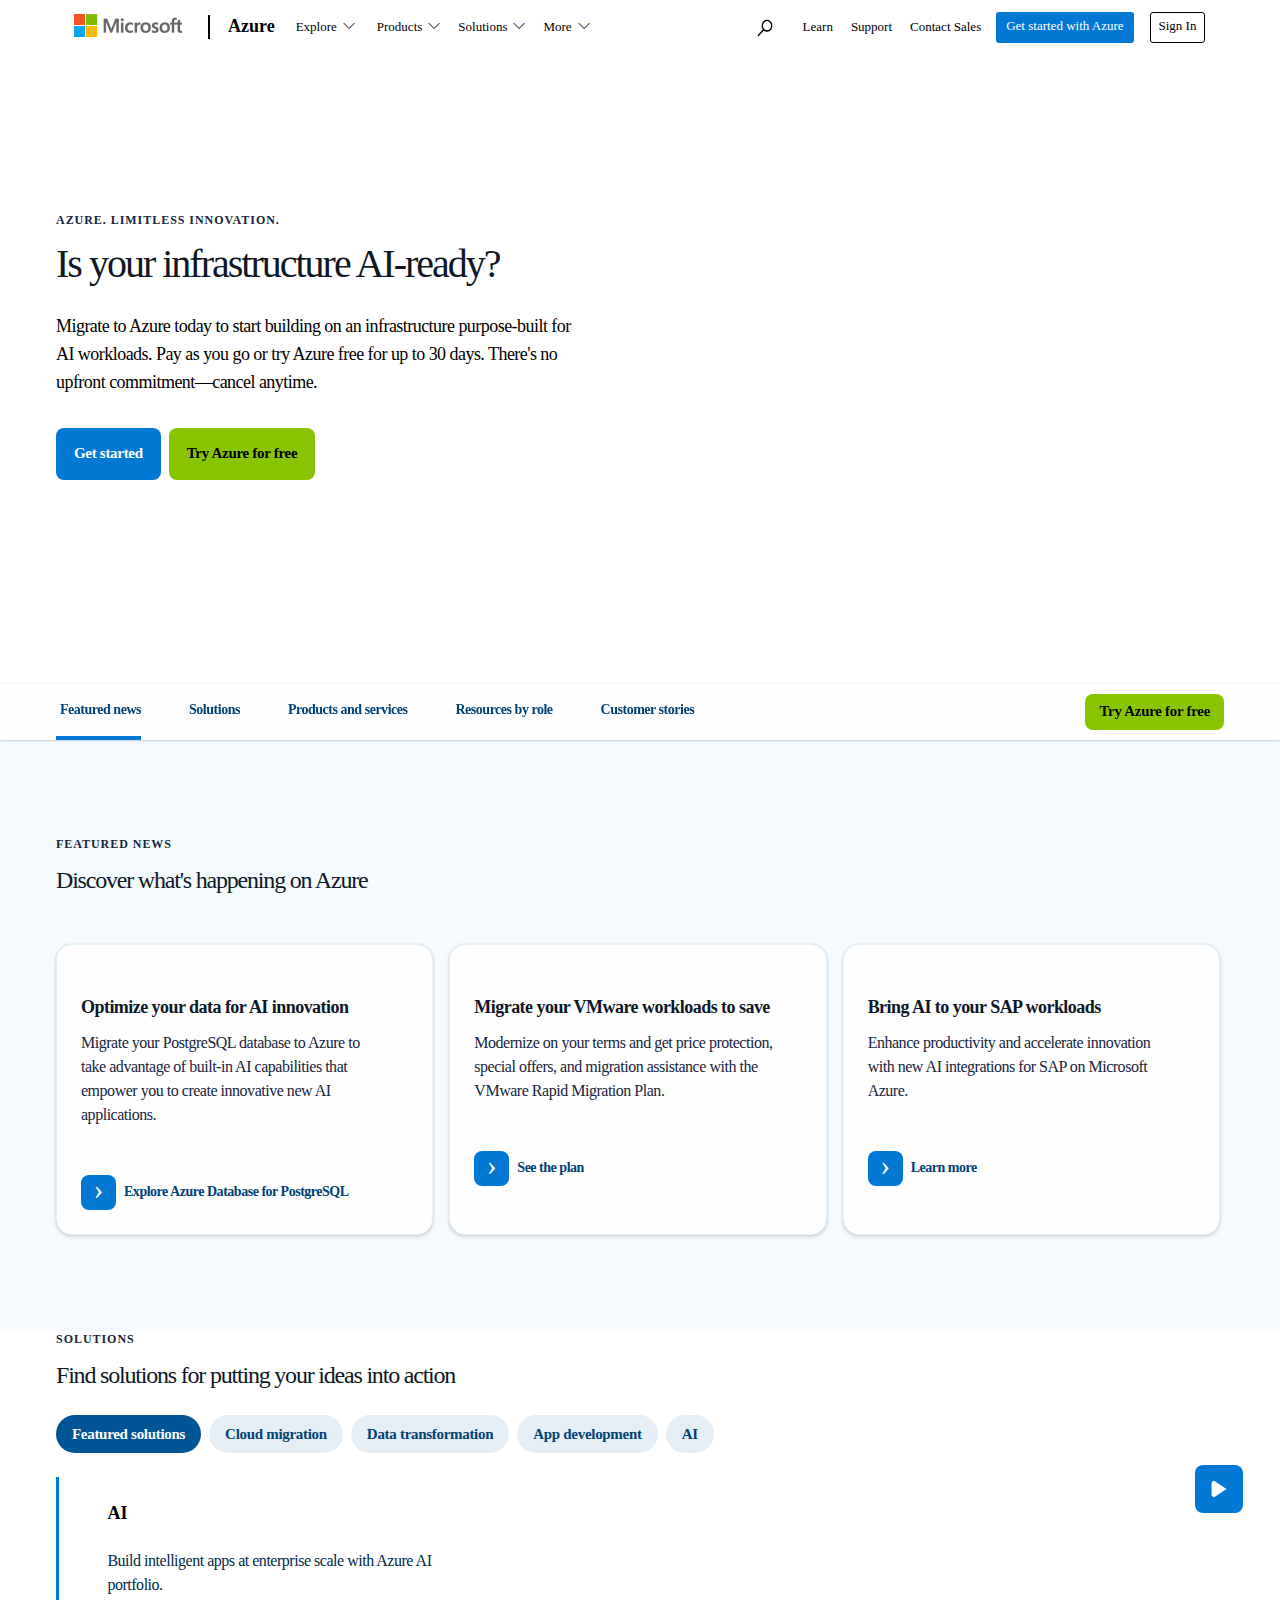
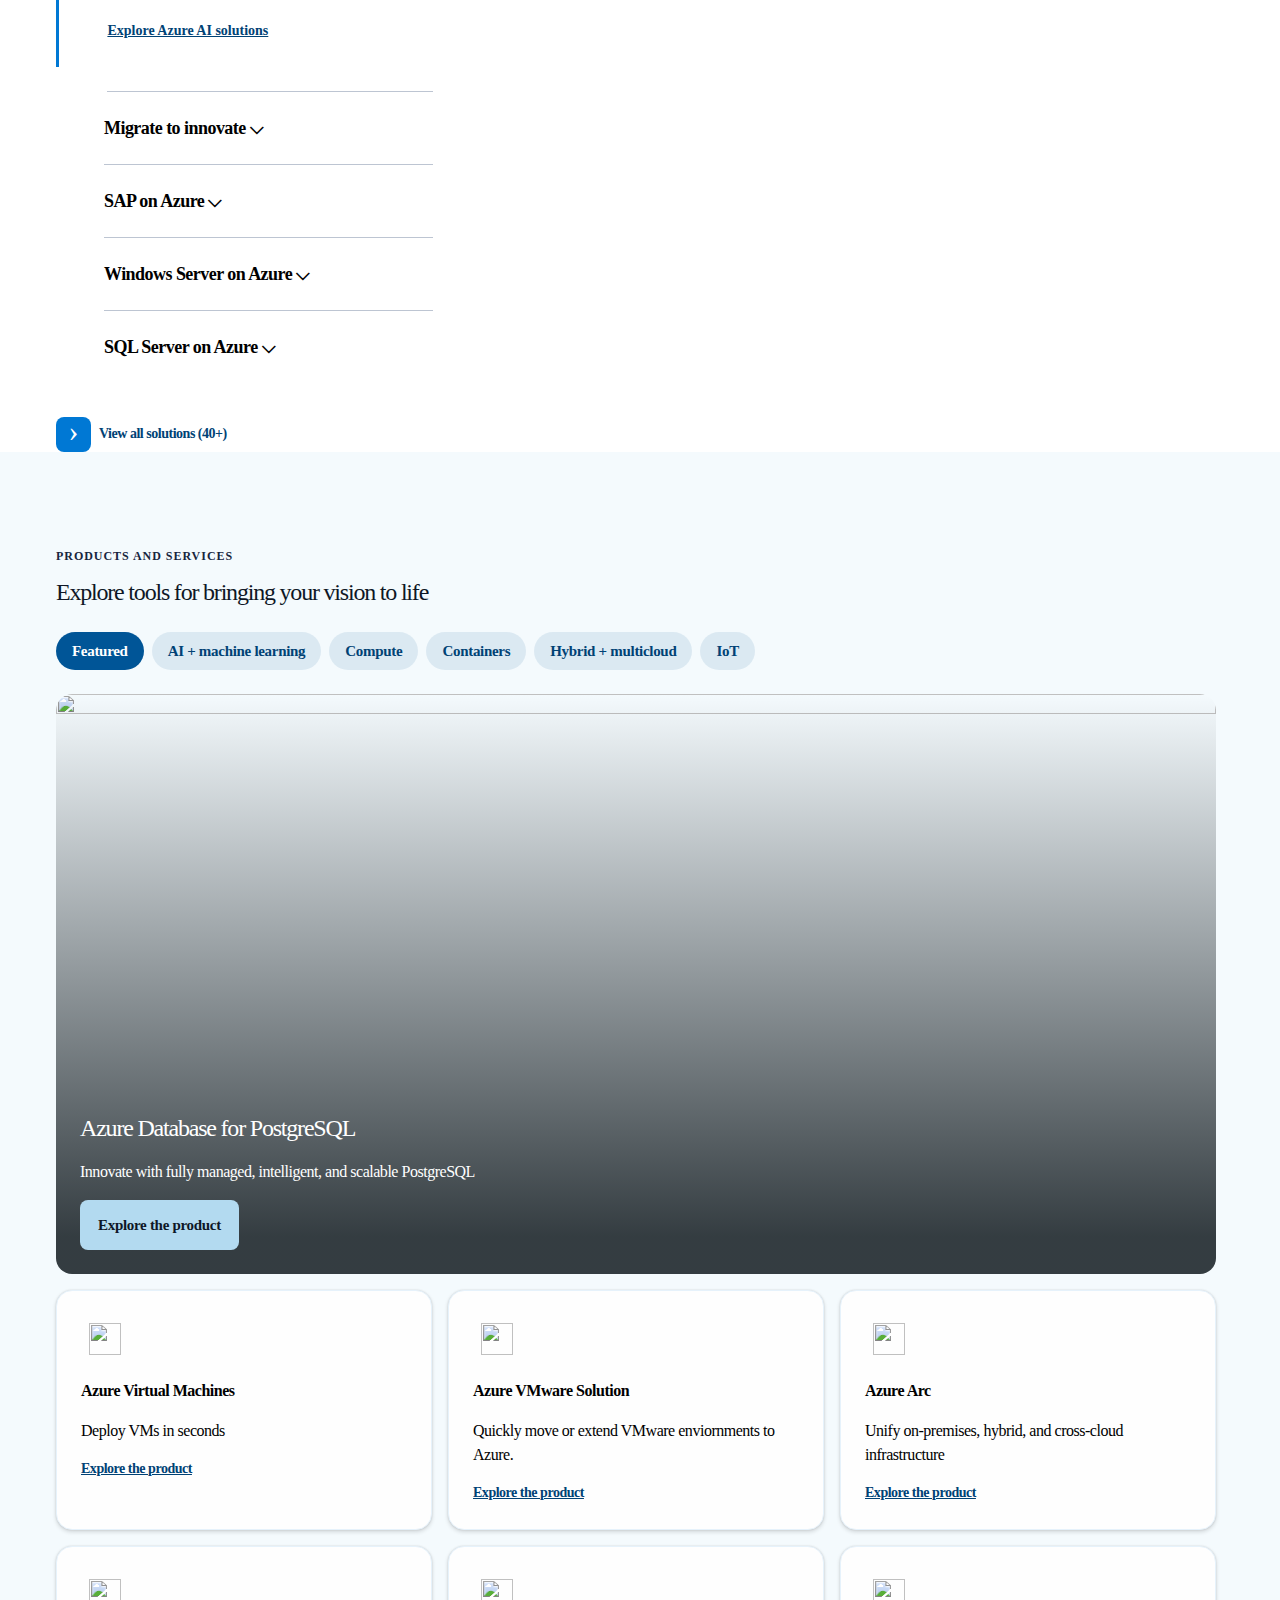
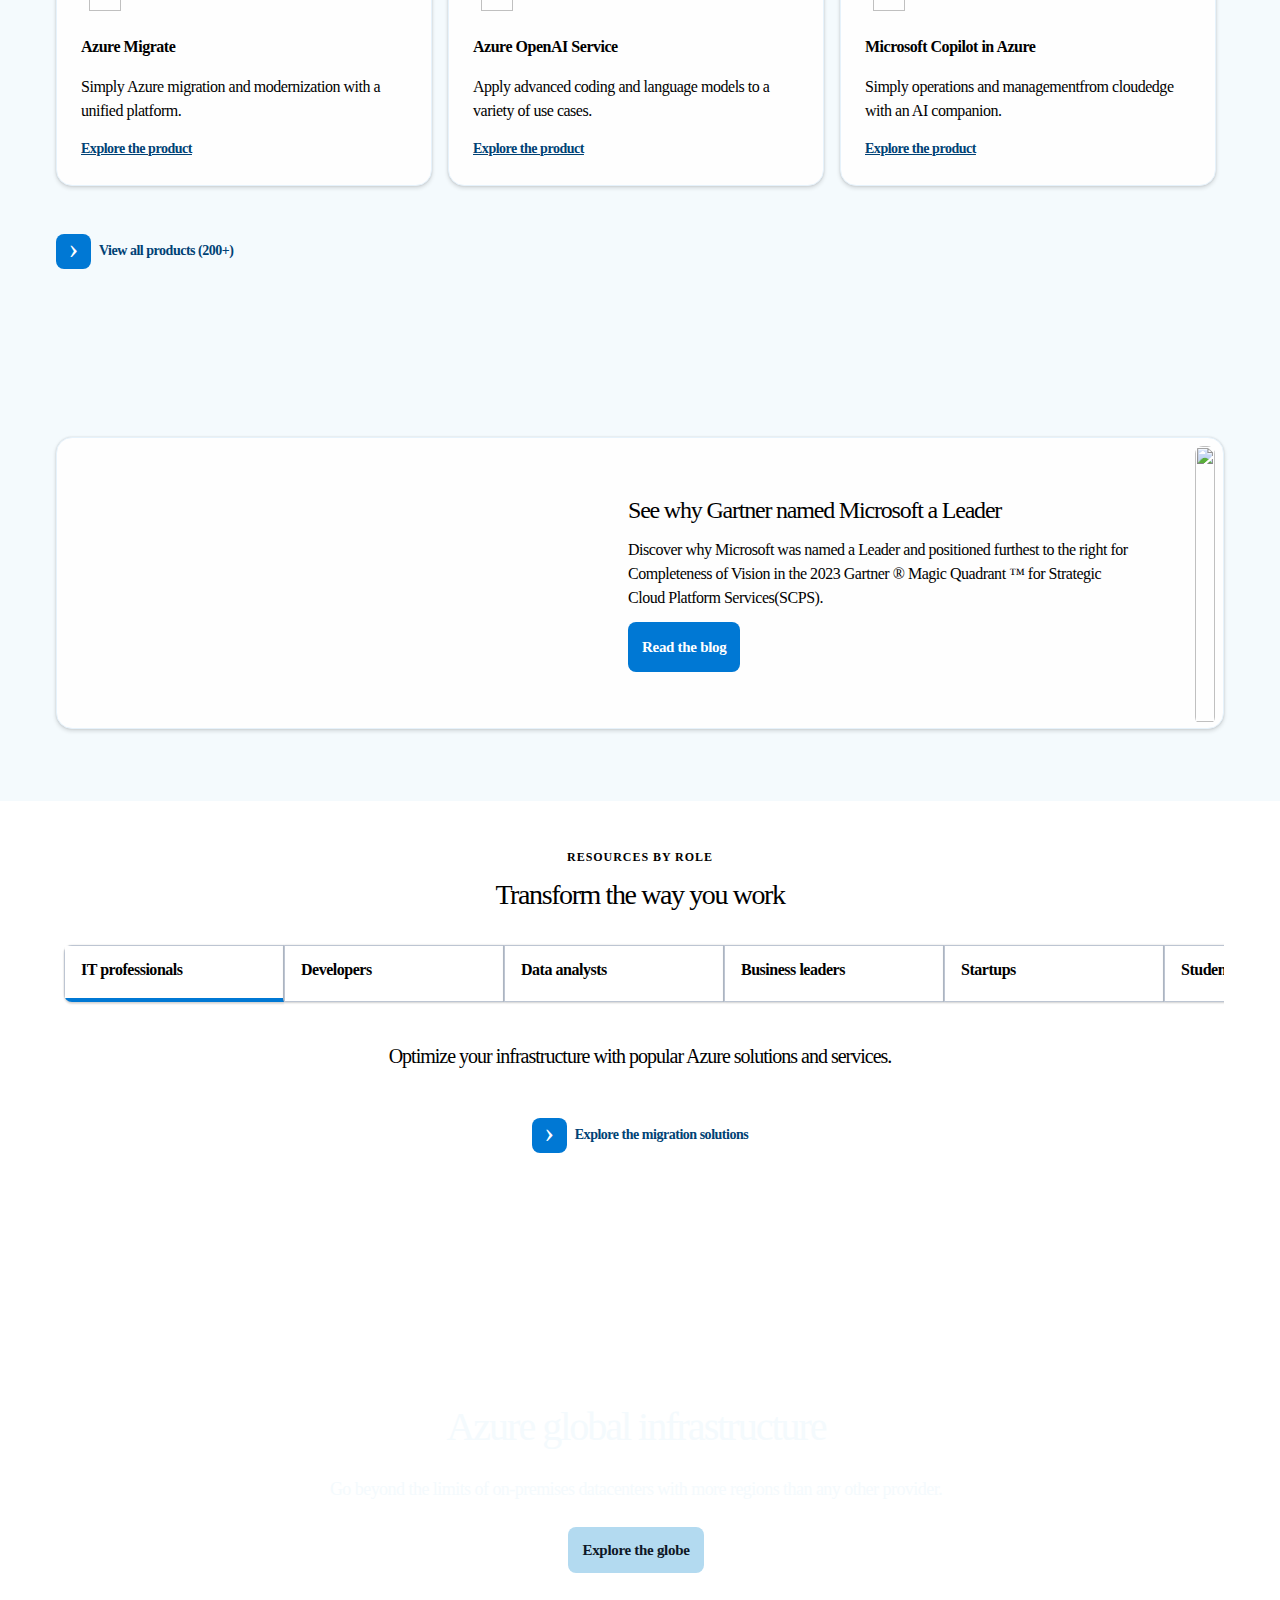
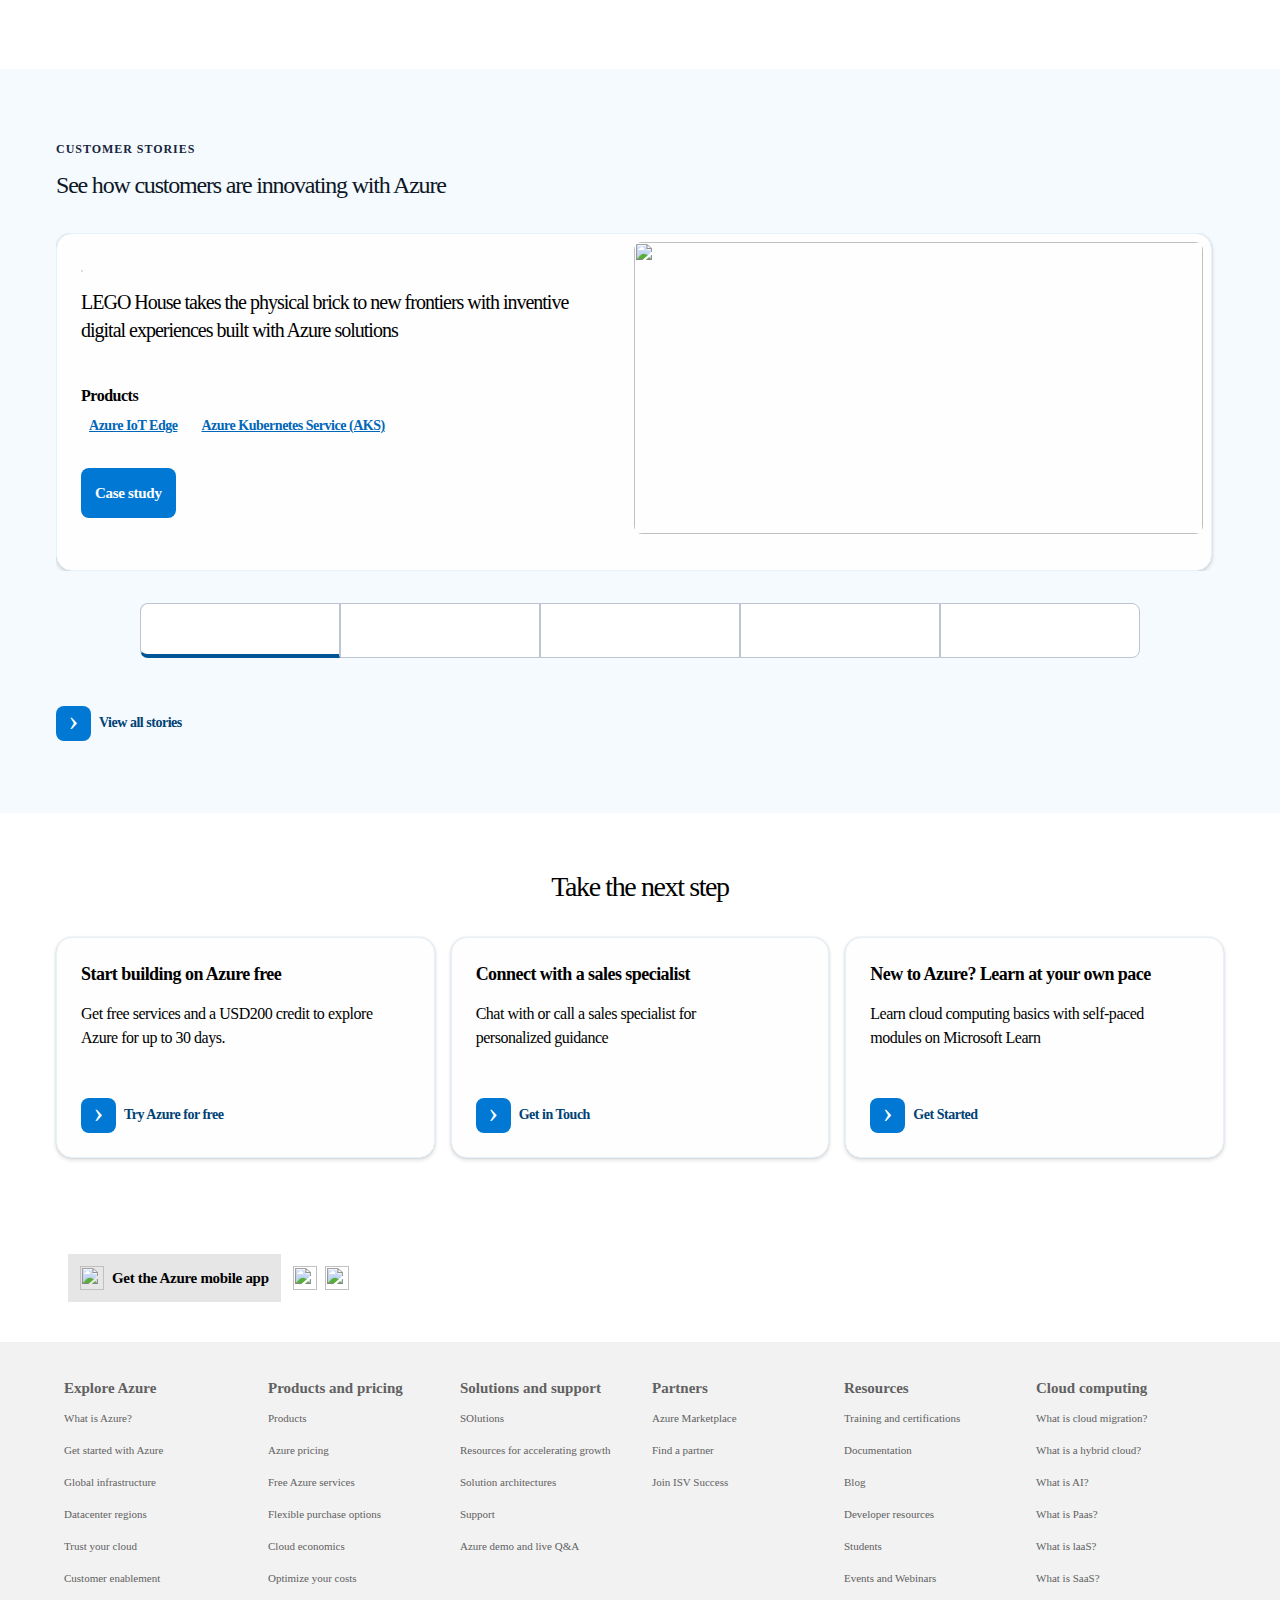
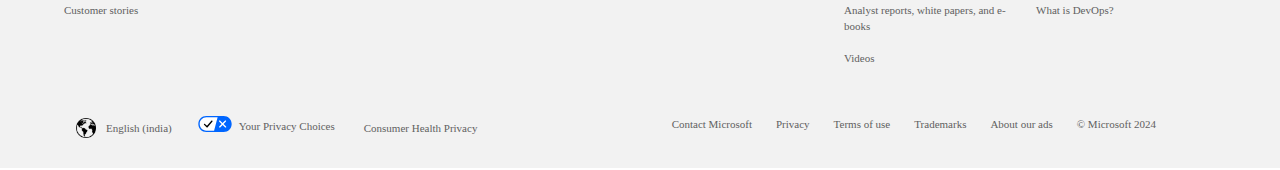
==== commit d907d78e: "completed" ====
--- a/index.html
+++ b/index.html
@@ -260,7 +260,7 @@
                   </div>
                   <div class="featured-news-card-content">
                     Enhance productivity and accelerate innovation with new AI
-                    intrgrations for SAP on Microsoft Azure.
+                    integrations for SAP on Microsoft Azure.
                   </div>
                   <div class="featured-news-buttons">
                     <div class="caret-right"><span>&#8250;</span></div>
@@ -281,7 +281,7 @@
           <div class="solutions-column">
             <div class="scrollable-container">
               <div class="scroll-item">
-                <span>Featured Solutions</span>
+                <span>Featured solutions</span>
               </div>
               <div class="scroll-item">
                 <span>Cloud migration</span>
@@ -290,7 +290,7 @@
                 <span>Data transformation</span>
               </div>
               <div class="scroll-item">
-                <span>App Development</span>
+                <span>App development</span>
               </div>
               <div class="scroll-item">
                 <span>AI</span>
@@ -320,29 +320,37 @@
               </div>
             </div>
             <div class="solutions-dropdowns">
-              <div class="solutions-dropdown-item">
-                <div class="solution-second-column-heading">AI</div>
-                <div class="solution-second-column-content">
-                  Build intelligent apps at enterprise scale with Azure AI
-                  portfolio.
-                </div>
-                <div class="explore-azure-link">Explore Azure AI solutions</div>
-              </div>
-              <div class="solutions-dropdown-item">
-                <span>Migrate to innovate</span>
-                <span> &#9013; </span>
-              </div>
-              <div class="solutions-dropdown-item">
-                <span>SAP on Azure</span>
-                <span> &#9013; </span>
-              </div>
-              <div class="solutions-dropdown-item">
-                <span>Windows Server on Azure</span>
-                <span> &#9013; </span>
-              </div>
-              <div class="solutions-dropdown-item">
-                <span>SQL Server on Azure</span>
-                <span> &#9013; </span>
+
+              <div>
+                <div class="solutions-item-first-child">
+                  <span class="solutions-item-indicator"></span>
+                  <div class="solutions-dropdown-item">
+                    <div class="solution-second-column-heading">AI</div>
+                    <div class="solution-second-column-content">
+                      Build intelligent apps at enterprise scale with Azure AI
+                      portfolio.
+                    </div>
+                    <div class="explore-azure-link">
+                      Explore Azure AI solutions
+                    </div>
+                  </div>
+                </div>
+                <div class="solutions-dropdown-item">
+                  <span>Migrate to innovate</span>
+                  <span> &#9013; </span>
+                </div>
+                <div class="solutions-dropdown-item">
+                  <span>SAP on Azure</span>
+                  <span> &#9013; </span>
+                </div>
+                <div class="solutions-dropdown-item">
+                  <span>Windows Server on Azure</span>
+                  <span> &#9013; </span>
+                </div>
+                <div class="solutions-dropdown-item">
+                  <span>SQL Server on Azure</span>
+                  <span> &#9013; </span>
+                </div>
               </div>
             </div>
           </div>
@@ -863,7 +871,10 @@
                         </div>
                         <div class="customer-grid-item">
                           <div class="customer-grid-img">
-                            <img src="https://cdn-dynmedia-1.microsoft.com/is/image/microsoftcorp/customer-image-gm-2x?resMode=sharp2&op_usm=1.5,0.65,15,0&wid=664&hei=547&qlt=100&fit=constrain" alt="" />
+                            <img
+                              src="https://cdn-dynmedia-1.microsoft.com/is/image/microsoftcorp/customer-image-gm-2x?resMode=sharp2&op_usm=1.5,0.65,15,0&wid=664&hei=547&qlt=100&fit=constrain"
+                              alt=""
+                            />
                           </div>
                         </div>
                       </div>
--- a/styles/style1.css
+++ b/styles/style1.css
@@ -186,9 +186,9 @@
   justify-content: space-between;
   box-shadow: rgba(0, 0, 0, 0.12) 0px 0px 2px 0px,
     rgba(0, 0, 0, 0.14) 0px 1.008px 2px 0px;
-    position: sticky;
-    top: 0;
-    z-index: 999;
+  position: sticky;
+  top: 0;
+  z-index: 999;
 }
 .secondary-nav-child {
   display: flex;
@@ -241,6 +241,7 @@
   line-height: 22px;
   padding-bottom: 2px;
   font-weight: 600;
+  font-family: "Seoge UI-Semibold";
   letter-spacing: -0.3px;
   text-wrap: nowrap;
 }
@@ -355,6 +356,9 @@
 .solutions-column {
   margin-top: 24px;
 }
+.solutions-columns {
+  margin-top: 32px;
+}
 .scrollable-container {
   display: flex;
   overflow-x: scroll;
@@ -369,6 +373,7 @@
 }
 .scroll-item span {
   color: #004275;
+  font-family: "Seoge UI-Semibold";
   font-size: 15px;
   font-weight: 600;
   line-height: 22px;
@@ -438,9 +443,9 @@
   height: 20px;
 }
 .solutions-dropdown-item {
+  margin-left: 48px;
   font-family: "Seoge UI-Semibold";
   display: flex;
-  justify-content: space-between;
   padding: 24px 0;
   border-bottom: 1px solid #bdc5d2;
 }
@@ -755,24 +760,23 @@
   border: 2px solid transparent;
   text-align: center;
 }
-.customer-column{
+.customer-column {
   margin-top: 24px;
 }
-.customer-scrollable-container-parent{
+.customer-scrollable-container-parent {
   overflow-x: scroll;
   scrollbar-width: none;
   scrollbar-color: transparent;
   scroll-snap-type: x mandatory;
 }
 
-.customer-scrollable-container{
+.customer-scrollable-container {
   display: grid;
   width: 400%;
   column-gap: 16px;
   grid-template-columns: repeat(4, 1fr);
-  
-}
-.customer-scrollable-item{
+}
+.customer-scrollable-item {
   max-width: calc(100vw - 16px);
   scroll-snap-align: center;
 }
@@ -1202,7 +1206,7 @@
   .hero-banner-des-child {
     background: url(https://cdn-dynmedia-1.microsoft.com/is/image/microsoftcorp/Desktop-hero-BG?resMode=sharp2&op_usm=1.5,0.65,15,0&wid=3200&hei=1264&qlt=100&fit=constrain);
     box-sizing: border-box;
-    padding: 96px 0;
+    padding: 99px 0 96px;
     width: 100%;
     background-repeat: no-repeat;
     background-size: cover;
@@ -1229,7 +1233,7 @@
   }
   .azure-banner-content {
     margin-top: 24px;
-    padding-right: 48px;
+    padding-right: 60px;
   }
   .banner-buttons {
     margin-top: 32px;
@@ -1248,12 +1252,17 @@
   }
   .dropdown-button:nth-child(n + 2) {
     display: block;
+  }
+  .dropdown-button:nth-child(1) {
+    padding-left: 4px;
+    border-bottom: 4px solid #0078d4;
   }
   .dropdown-button {
     margin: 0;
     border-bottom: none;
     width: fit-content;
     padding: 0;
+    border-bottom: 4px solid transparent;
   }
   .dropdown-button-text {
     font-size: 14px;
@@ -1266,7 +1275,9 @@
   .dropdown-button span {
     display: none;
   }
-
+  .secondary-nav {
+    margin-top: -4px;
+  }
   .secondary-nav-child {
     justify-content: space-between;
   }
@@ -1291,29 +1302,32 @@
   .solutions-columns {
     margin-top: 24px;
     display: flex;
-    flex-direction: row-reverse;
+    position: relative;
   }
   .solution-second-column-top {
     display: none;
   }
+
+  .video-preview-img-parent {
+    display: flex;
+    justify-content: end;
+  }
   .video-preview {
-    flex: 2;
+    position: absolute;
+    right: 0;
+    top: 0;
   }
   .video-preview-img {
-    width: 80%;
-  }
-  .video-preview-img-parent {
-    display: flex;
-    align-items: center;
-    justify-content: end;
-  }
-  .video-preview-img {
+    width: 50%;
     display: flex;
     align-items: center;
     justify-content: center;
   }
   .solutions-dropdowns {
-    flex: 1;
+    flex-basis: calc(33% - 8px);
+    max-height: 492px;
+    overflow-y: scroll;
+    scrollbar-width: none;
   }
   .solutions-dropdown-item:nth-child(1) {
     display: block;
@@ -1324,6 +1338,18 @@
   }
   .solutions-dropdown-item:nth-child(2) {
     border-top: none;
+  }
+  .solutions-dropdown-item{
+    display: block;
+  }
+  .solutions-item-first-child{
+    display: flex;
+  }
+  .solutions-item-indicator{
+    width: 4px;
+    height: 190px;
+    background-color: #0078d4;
+    display: block;
   }
   .section-two {
     background: url(https://cdn-dynmedia-1.microsoft.com/is/image/microsoftcorp/solution-background_desktop-2x?resMode=sharp2&op_usm=1.5,0.65,15,0&wid=1600&hei=980&qlt=100&fmt=png-alpha&fit=constrain);
@@ -1537,7 +1563,7 @@
   .footer-final-column-part-1 {
     display: flex;
   }
-  .customer-column{
+  .customer-column {
     margin-top: 32px;
   }
 }
@@ -1644,6 +1670,27 @@
     line-height: 28px;
     letter-spacing: -0.6px;
   }
+  .featured-news-card-content {
+    margin-top: 16px;
+  }
+  .featured-news-img img {
+    border-radius: 16px;
+  }
+  .featured-news-grid {
+    padding-right: 8px;
+  }
+  .card {
+    border-radius: 24px;
+  }
+  .solutions-column {
+    margin-top: 32px;
+  }
+  .scroll-item {
+    padding: 8px 24px;
+  }
+  .scroll-item span {
+    line-height: 24px;
+  }
   .products-services-column {
     display: grid;
     grid-template-columns: 1fr 1fr 1fr 1fr;
@@ -1652,6 +1699,7 @@
   .product-service-grid {
     grid-column: 2/5;
   }
+
   .product-service-img {
     margin-top: 14px;
     height: 100%;
@@ -1679,13 +1727,13 @@
   .next-step-card-title {
     font-size: 20px;
   }
-  .next-step-heading{
+  .next-step-heading {
     font-size: 40px;
   }
-  .next-step-column{
+  .next-step-column {
     margin-top: 48px;
   }
-  .section-final-container{
+  .section-final-container {
     padding: 96px 0;
   }
 }
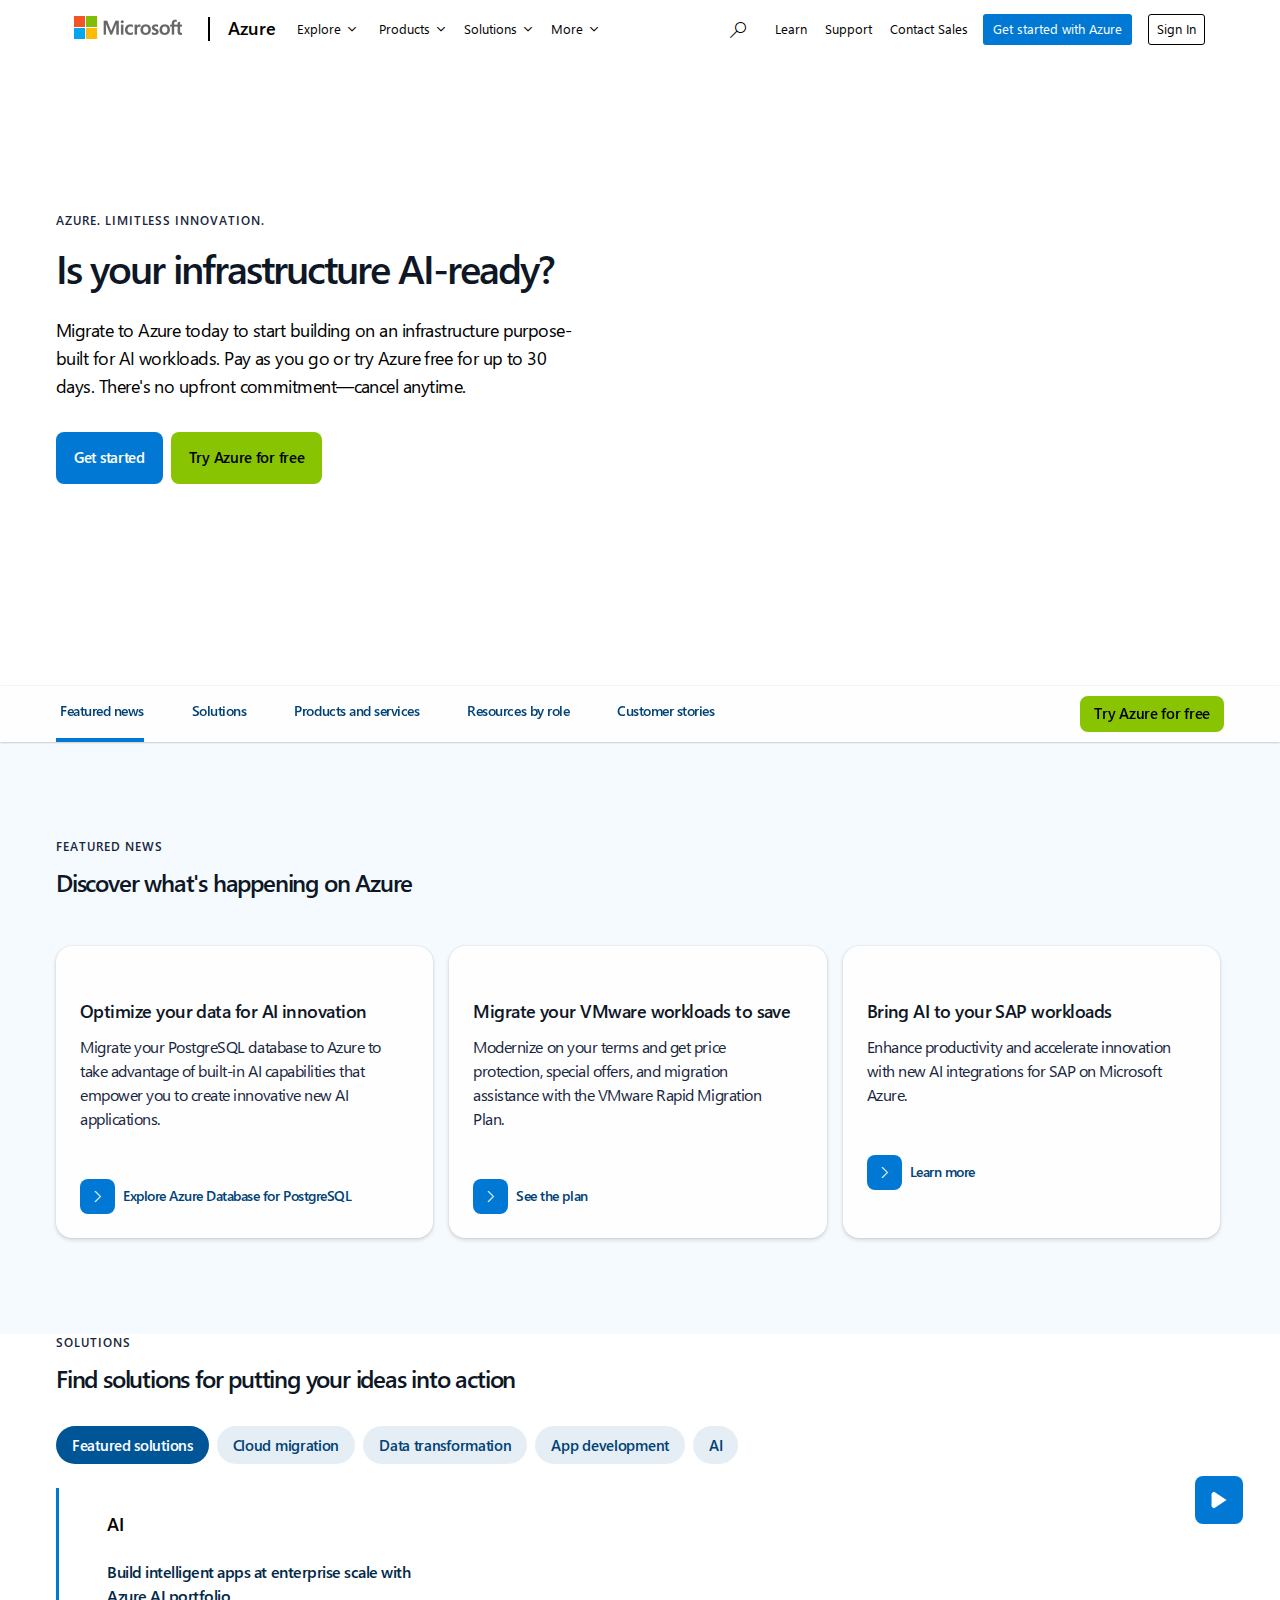
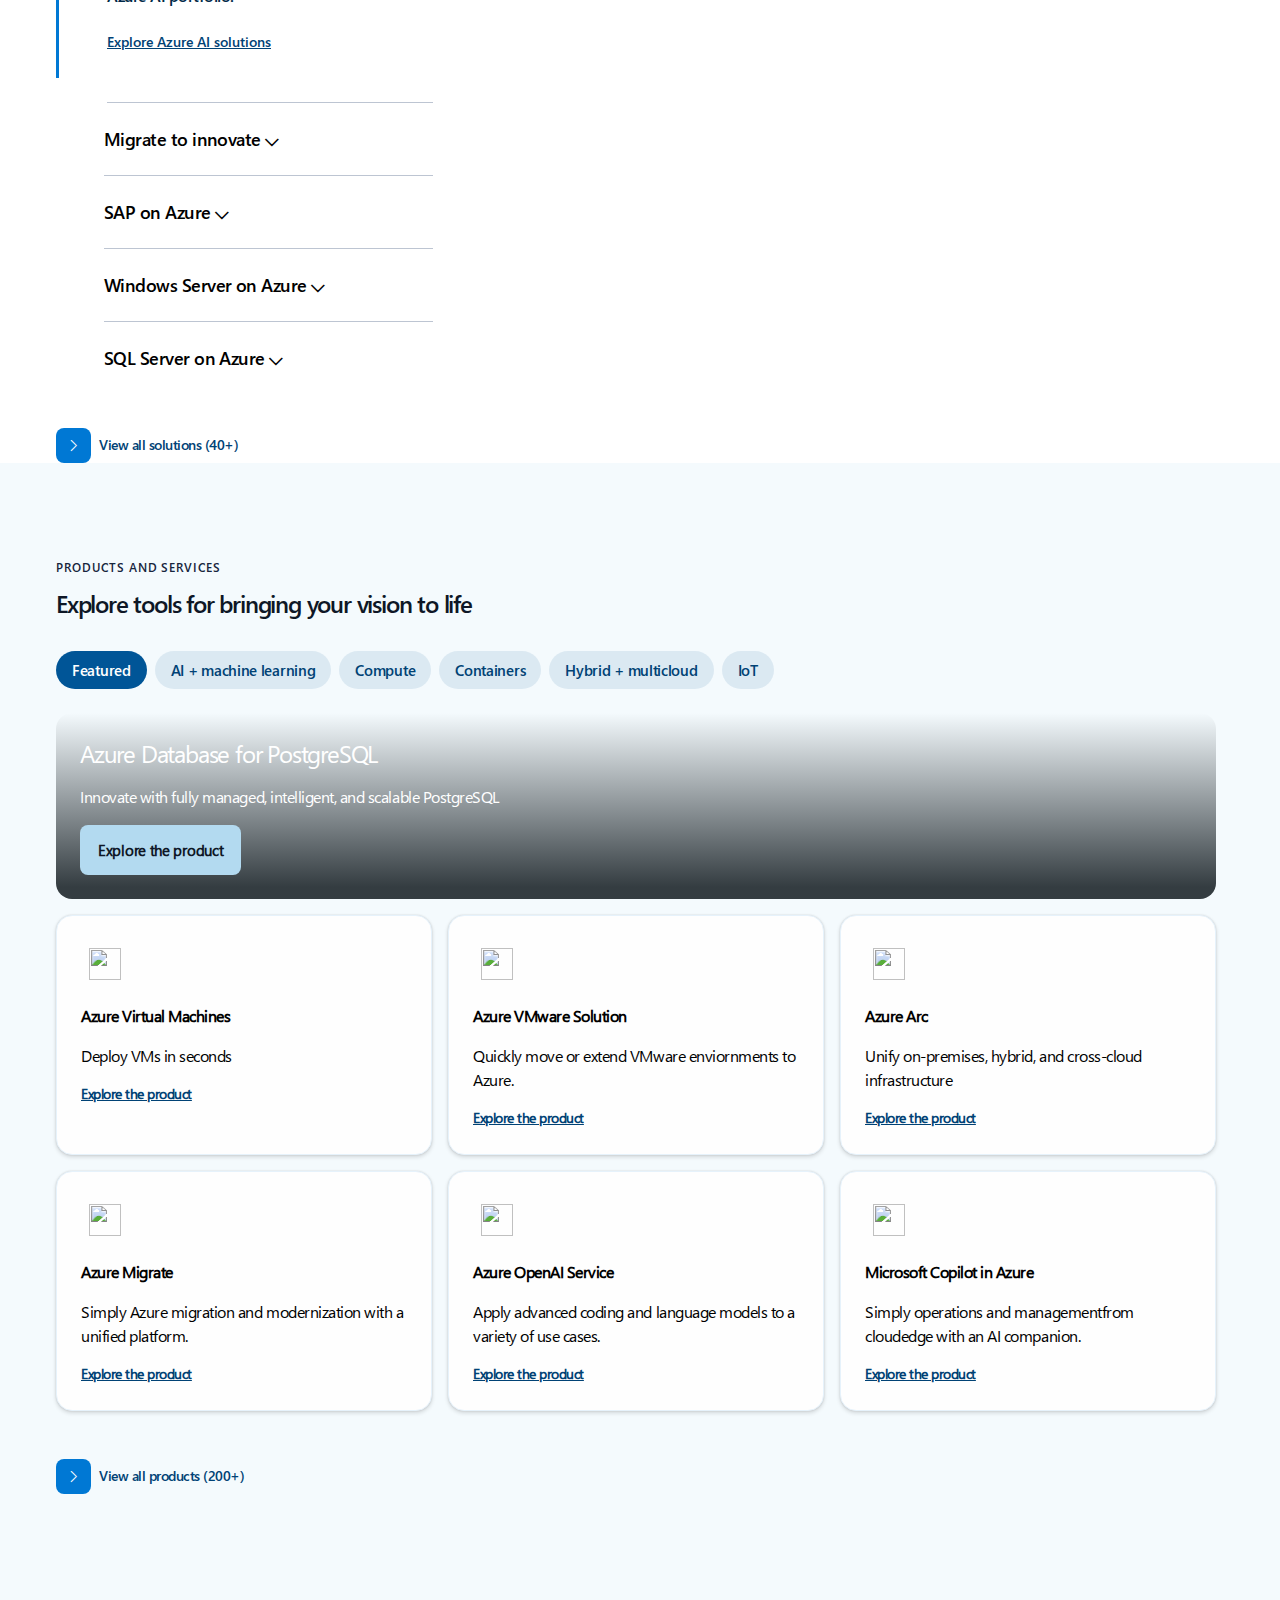
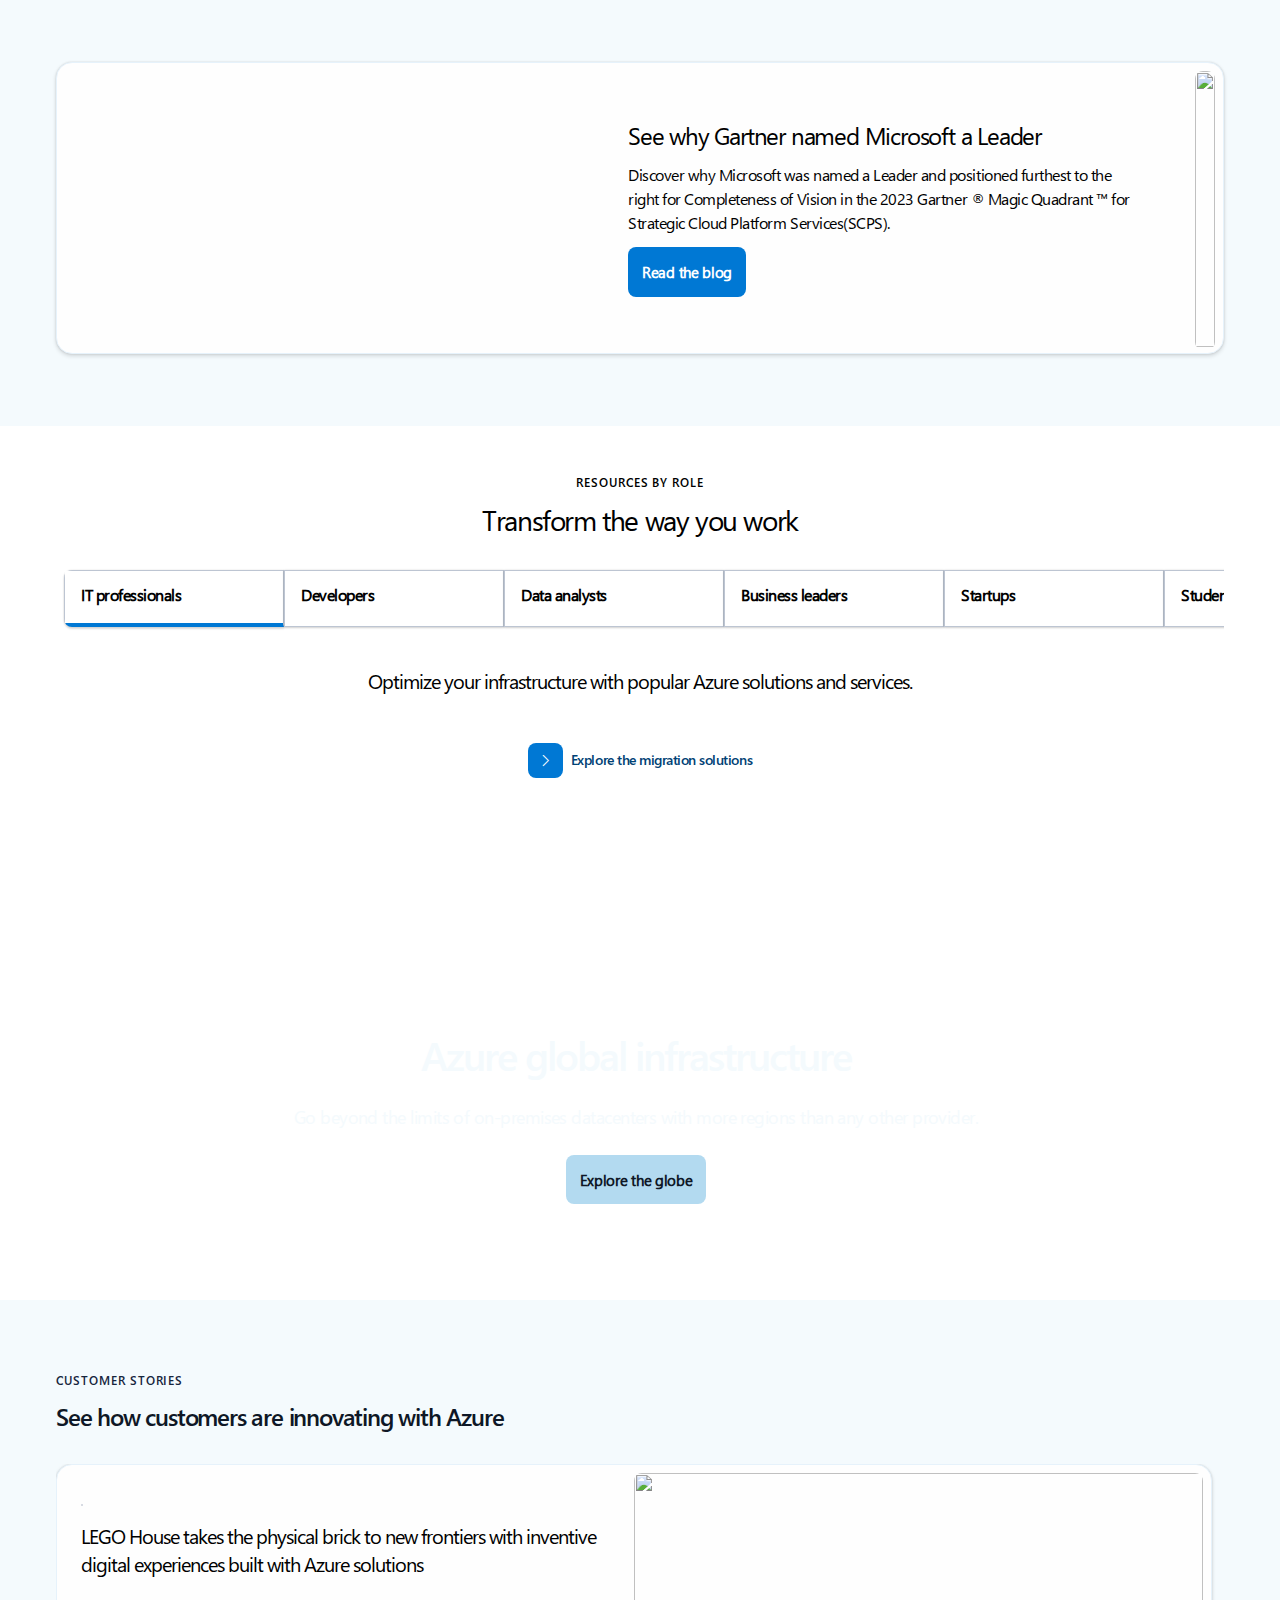
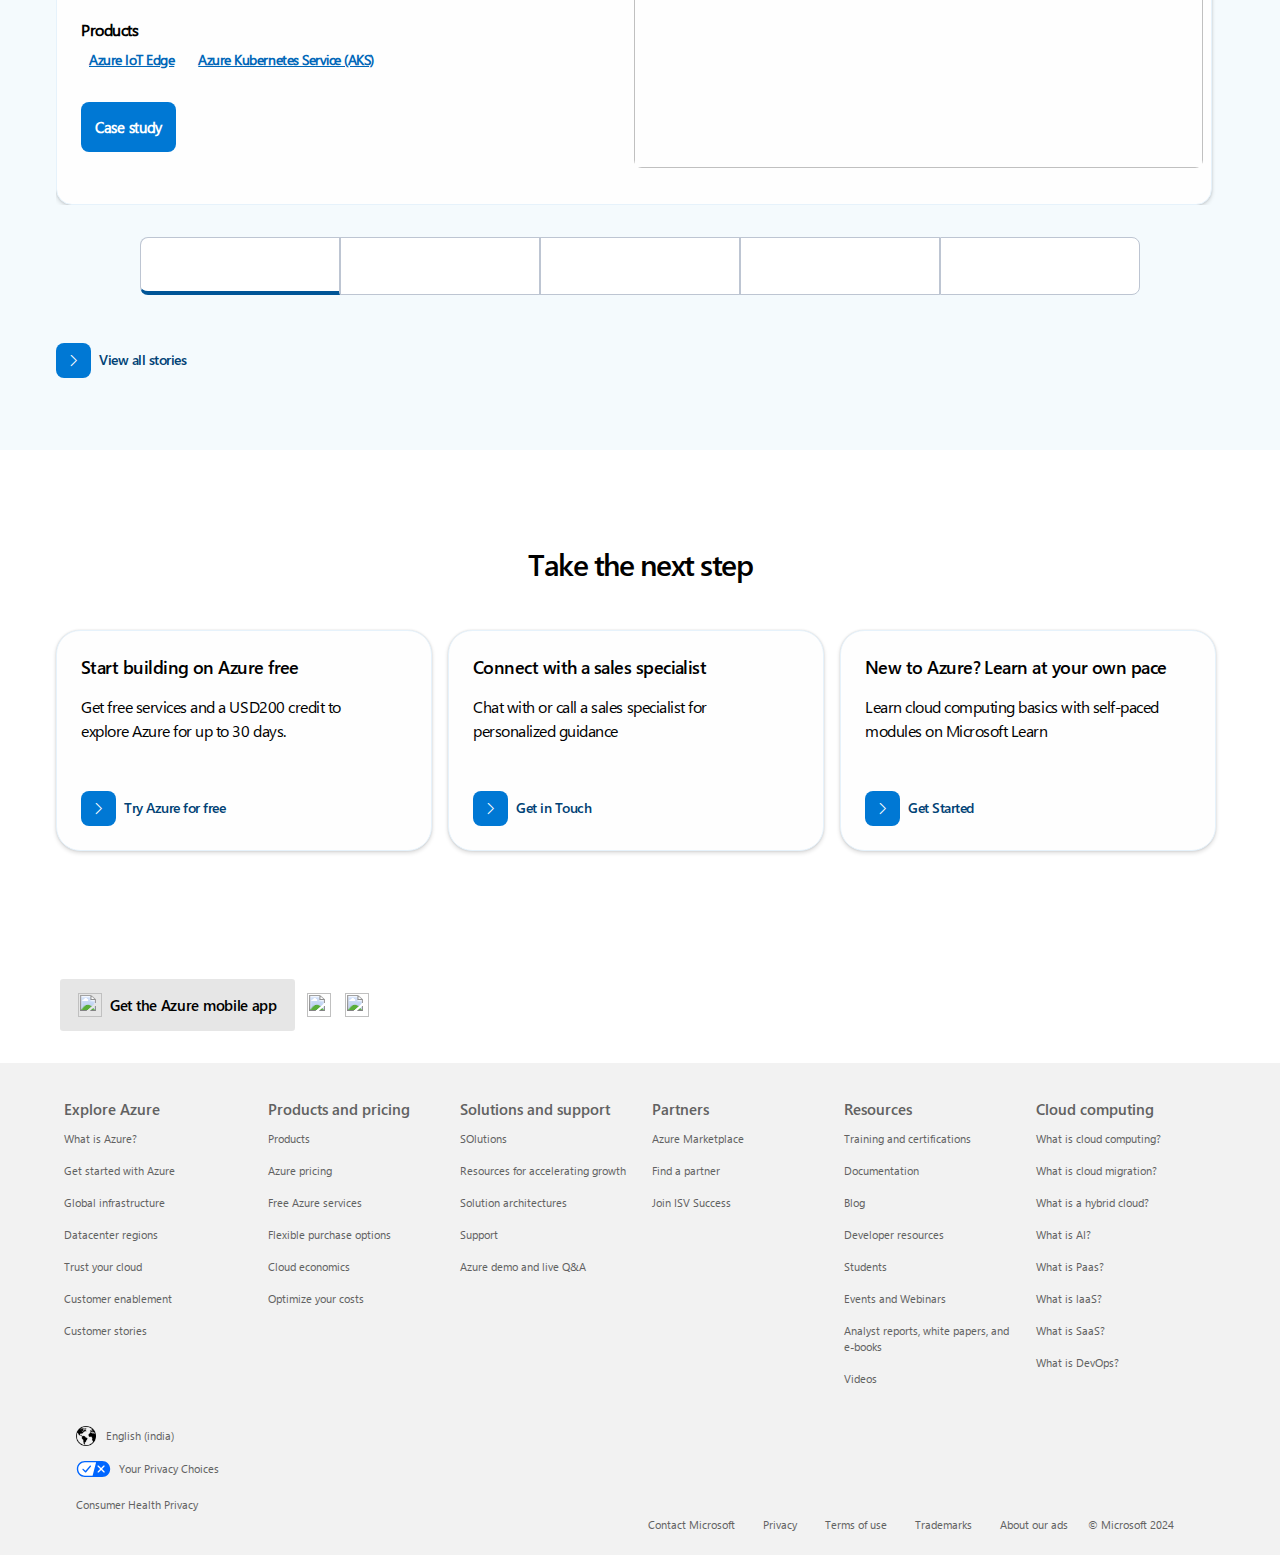
==== commit 91f223b4: "made some changes still not completed" ====
--- a/index.html
+++ b/index.html
@@ -15,74 +15,67 @@
     <nav>
       <div class="mobile-nav">
         <div class="mobile-nav-child">
-          <div class="menu-button">
-            <div>
-              <div class="menu-line"></div>
-              <div class="menu-line"></div>
-              <div class="menu-line"></div>
-            </div>
-          </div>
+          <div class="menu-button"></div>
 
-          <div class="search-icon">
-            <img src="assets/icons/search.png" alt="" />
-          </div>
+          <div class="search-icon"></div>
         </div>
         <div class="mobile-nav-logo">
           <img src="assets/images/microsoft.png" alt="" />
         </div>
       </div>
       <div class="des-nav">
-        <div class="des-nav-child">
-          <div class="des-nav-logo">
-            <img src="assets/images/microsoft_logo.png" alt="" />
-          </div>
-          <div class="des-name-parent">
-            <span></span>
-            <div class="des-nav-name">Azure</div>
-          </div>
-          <div class="des-nav-part-2">
-            <div class="des-nav-text">
-              Explore
-              <span>&#9013; </span>
-            </div>
-            <div class="des-nav-text">
-              Products
-              <span> &#9013; </span>
-            </div>
-            <div class="des-nav-text">
-              Solutions
-              <span> &#9013; </span>
-            </div>
-            <div class="des-nav-text">
-              Pricing
-              <span> &#9013; </span>
-            </div>
-            <div class="des-nav-text">
-              Partners
-              <span> &#9013; </span>
-            </div>
-            <div class="des-nav-text">
-              Resources
-              <span> &#9013; </span>
-            </div>
-            <div class="des-nav-text">
-              More
-              <span> &#9013; </span>
-            </div>
-          </div>
-          <div class="des-nav-part-3">
-            <div class="search-icon">
-              <span class="search-text des-nav-text-2">Search</span>
-              <img src="assets/icons/search.png" alt="" />
-            </div>
-            <div class="des-nav-part-3-two">
-              <div class="des-nav-text-2">Learn</div>
-              <div class="des-nav-text-2">Support</div>
-              <div class="des-nav-text-2">Contact Sales</div>
-              <div class="des-nav-get-button">
-                <span>Get started with Azure</span>
-              </div>
-              <div class="des-nav-sign-button"><span>Sign In</span></div>
+        <div class="des-nav-child-inner-wrapper">
+          <div class="des-nav-child">
+            <div class="des-nav-logo">
+              <img src="assets/images/microsoft_logo.png" alt="" />
+            </div>
+            <div class="des-name-parent">
+              <span></span>
+              <div class="des-nav-name">Azure</div>
+            </div>
+            <div class="des-nav-part-2">
+              <div class="des-nav-text">
+                Explore
+                <span> </span>
+              </div>
+              <div class="des-nav-text">
+                Products
+                <span> </span>
+              </div>
+              <div class="des-nav-text">
+                Solutions
+                <span> </span>
+              </div>
+              <div class="des-nav-text">
+                Pricing
+                <span> </span>
+              </div>
+              <div class="des-nav-text">
+                Partners
+                <span> </span>
+              </div>
+              <div class="des-nav-text">
+                Resources
+                <span> </span>
+              </div>
+              <div class="des-nav-text">
+                More
+                <span> </span>
+              </div>
+            </div>
+            <div class="des-nav-part-3">
+              <div class="search-icon">
+                <span class="search-text des-nav-text-2">Search</span>
+              </div> 
+              <div class="des-nav-part-3-two">
+                <div class="des-nav-text-2">Learn</div>
+                <div class="des-nav-text-2">Support</div>
+                <div class="des-nav-text-2">Contact Sales</div>
+                <div class="des-nav-get-button">
+                  <span>Get started with Azure</span>
+                </div>
+                <div class="des-nav-sign-button"><span>Sign In</span></div>
+              </div>
             </div>
           </div>
         </div>
@@ -160,7 +153,7 @@
       </div>
       <!-- bannes ends there  -->
       <nav class="secondary-nav">
-        <div class="container">
+        <div class="secondary-nav-container">
           <div class="secondary-nav-child">
             <div class="secondarynav-child-part-1">
               <div class="dropdown-button">
@@ -197,7 +190,7 @@
           <div class="section-heading">Discover what's happening on Azure</div>
           <div class="featured-news-grid">
             <div class="featured-news-item">
-              <div class="card">
+              <div class="card border-none">
                 <div class="featured-news-img">
                   <img
                     src="https://cdn-dynmedia-1.microsoft.com/is/image/microsoftcorp/Desktop-FeaturedNews-Card1@4x?resMode=sharp2&op_usm=1.5,0.65,15,0&wid=832&hei=357&qlt=100&fmt=png-alpha&fit=constrain"
@@ -214,7 +207,7 @@
                     innovative new AI applications.
                   </div>
                   <div class="featured-news-buttons">
-                    <div class="caret-right"><span>&#8250;</span></div>
+                    <div class="caret-right"></div>
                     <div class="featured-text-button">
                       Explore Azure Database for PostgreSQL
                     </div>
@@ -223,7 +216,7 @@
               </div>
             </div>
             <div class="featured-news-item">
-              <div class="card">
+              <div class="card border-none">
                 <div class="featured-news-img">
                   <img
                     src="https://cdn-dynmedia-1.microsoft.com/is/image/microsoftcorp/Desktop-FeaturedNews-Card2@4x?resMode=sharp2&op_usm=1.5,0.65,15,0&wid=832&hei=357&qlt=100&fmt=png-alpha&fit=constrain"
@@ -240,14 +233,14 @@
                     Migration Plan.
                   </div>
                   <div class="featured-news-buttons">
-                    <div class="caret-right"><span>&#8250;</span></div>
+                    <div class="caret-right"></div>
                     <div class="featured-text-button">See the plan</div>
                   </div>
                 </div>
               </div>
             </div>
             <div class="featured-news-item">
-              <div class="card">
+              <div class="card border-none">
                 <div class="featured-news-img">
                   <img
                     src="https://cdn-dynmedia-1.microsoft.com/is/image/microsoftcorp/Desktop-FeaturedNews-Card3@4x?resMode=sharp2&op_usm=1.5,0.65,15,0&wid=832&hei=357&qlt=100&fmt=png-alpha&fit=constrain"
@@ -263,7 +256,7 @@
                     integrations for SAP on Microsoft Azure.
                   </div>
                   <div class="featured-news-buttons">
-                    <div class="caret-right"><span>&#8250;</span></div>
+                    <div class="caret-right"></div>
                     <div class="featured-text-button">Learn more</div>
                   </div>
                 </div>
@@ -320,7 +313,6 @@
               </div>
             </div>
             <div class="solutions-dropdowns">
-
               <div>
                 <div class="solutions-item-first-child">
                   <span class="solutions-item-indicator"></span>
@@ -355,7 +347,7 @@
             </div>
           </div>
           <div class="featured-news-buttons">
-            <div class="caret-right"><span>&#8250;</span></div>
+            <div class="caret-right"></div>
             <div class="featured-text-button">View all solutions (40+)</div>
           </div>
         </div>
@@ -392,10 +384,6 @@
             <div class="products-services-column">
               <div class="product-service-row-1">
                 <div class="product-service-img">
-                  <img
-                    src="https://cdn-dynmedia-1.microsoft.com/is/image/microsoftcorp/product-0-1?resMode=sharp2&op_usm=1.5,0.65,15,0&wid=320&hei=560&qlt=100&fmt=png-alpha&fit=constrain"
-                    alt=""
-                  />
                   <div class="product-grid-content">
                     <div class="product-service-column-heading">
                       Azure Database for PostgreSQL
@@ -503,7 +491,7 @@
               </div>
             </div>
             <div class="featured-news-buttons">
-              <div class="caret-right"><span>&#8250;</span></div>
+              <div class="caret-right"></div>
               <div class="featured-text-button">View all products (200+)</div>
             </div>
           </div>
@@ -590,7 +578,7 @@
                   services.
                 </div>
                 <div class="featured-news-buttons resourse-by-role-button">
-                  <div class="caret-right"><span>&#8250;</span></div>
+                  <div class="caret-right"></div>
                   <div class="featured-text-button">
                     Explore the migration solutions
                   </div>
@@ -925,7 +913,7 @@
               </div>
             </div>
             <div class="featured-news-buttons">
-              <div class="caret-right"><span>&#8250;</span></div>
+              <div class="caret-right"></div>
               <div class="featured-text-button">View all stories</div>
             </div>
           </div>
@@ -952,7 +940,7 @@
                           </div>
                         </div>
                         <div class="featured-news-buttons">
-                          <div class="caret-right"><span>&#8250;</span></div>
+                          <div class="caret-right"></div>
                           <div class="featured-text-button">
                             Try Azure for free
                           </div>
@@ -975,7 +963,7 @@
                           </div>
                         </div>
                         <div class="featured-news-buttons">
-                          <div class="caret-right"><span>&#8250;</span></div>
+                          <div class="caret-right"></div>
                           <div class="featured-text-button">Get in Touch</div>
                         </div>
                       </div>
@@ -993,7 +981,7 @@
                         Microsoft Learn
                       </div>
                       <div class="featured-news-buttons">
-                        <div class="caret-right"><span>&#8250;</span></div>
+                        <div class="caret-right"></div>
                         <div class="featured-text-button">Get Started</div>
                       </div>
                     </div>
@@ -1090,6 +1078,7 @@
             </div>
             <div class="footer-grid-item">
               <div class="footer-item-heading">Cloud computing</div>
+              <div class="footer-item-content">What is cloud computing?</div>
               <div class="footer-item-content">What is cloud migration?</div>
               <div class="footer-item-content">What is a hybrid cloud?</div>
               <div class="footer-item-content">What is AI?</div>
@@ -1107,35 +1096,36 @@
                 <span>English (india)</span>
               </div>
               <div class="footer-final-item footer-svg">
-                <span
-                  ><svg
-                    role="img"
-                    xmlns="http://www.w3.org/2000/svg"
-                    viewBox="0 0 30 14"
-                    xml:space="preserve"
-                    height="16"
-                    width="38"
-                  >
-                    <title>Your Privacy Choices Opt-Out Icon</title>
-                    <path
-                      d="M7.4 12.8h6.8l3.1-11.6H7.4C4.2 1.2 1.6 3.8 1.6 7s2.6 5.8 5.8 5.8z"
-                      style="fill-rule: evenodd; clip-rule: evenodd; fill: #fff"
-                    ></path>
-                    <path
-                      d="M22.6 0H7.4c-3.9 0-7 3.1-7 7s3.1 7 7 7h15.2c3.9 0 7-3.1 7-7s-3.2-7-7-7zm-21 7c0-3.2 2.6-5.8 5.8-5.8h9.9l-3.1 11.6H7.4c-3.2 0-5.8-2.6-5.8-5.8z"
-                      style="fill-rule: evenodd; clip-rule: evenodd; fill: #06f"
-                    ></path>
-                    <path
-                      d="M24.6 4c.2.2.2.6 0 .8L22.5 7l2.2 2.2c.2.2.2.6 0 .8-.2.2-.6.2-.8 0l-2.2-2.2-2.2 2.2c-.2.2-.6.2-.8 0-.2-.2-.2-.6 0-.8L20.8 7l-2.2-2.2c-.2-.2-.2-.6 0-.8.2-.2.6-.2.8 0l2.2 2.2L23.8 4c.2-.2.6-.2.8 0z"
-                      style="fill: #fff"
-                    ></path>
-                    <path
-                      d="M12.7 4.1c.2.2.3.6.1.8L8.6 9.8c-.1.1-.2.2-.3.2-.2.1-.5.1-.7-.1L5.4 7.7c-.2-.2-.2-.6 0-.8.2-.2.6-.2.8 0L8 8.6l3.8-4.5c.2-.2.6-.2.9 0z"
-                    >
-                      style="fill: #06f"
-                    </path>
-                  </svg>
-                </span>
+                <svg
+                  xmlns:xlink="http://www.w3.org/1999/xlink"
+                  role="img"
+                  xmlns="http://www.w3.org/2000/svg"
+                  viewBox="0 0 30 14"
+                  xml:space="preserve"
+                  height="16"
+                  width="43"
+                >
+                  <title>Your Privacy Choices Opt-Out Icon</title>
+                  <path
+                    d="M7.4 12.8h6.8l3.1-11.6H7.4C4.2 1.2 1.6 3.8 1.6 7s2.6 5.8 5.8 5.8z"
+                    style="fill-rule: evenodd; clip-rule: evenodd"
+                    fill="#FFFFFF"
+                  ></path>
+                  <path
+                    d="M22.6 0H7.4c-3.9 0-7 3.1-7 7s3.1 7 7 7h15.2c3.9 0 7-3.1 7-7s-3.2-7-7-7zm-21 7c0-3.2 2.6-5.8 5.8-5.8h9.9l-3.1 11.6H7.4c-3.2 0-5.8-2.6-5.8-5.8z"
+                    style="fill-rule: evenodd; clip-rule: evenodd"
+                    fill="#0066FF"
+                  ></path>
+                  <path
+                    d="M24.6 4c.2.2.2.6 0 .8L22.5 7l2.2 2.2c.2.2.2.6 0 .8-.2.2-.6.2-.8 0l-2.2-2.2-2.2 2.2c-.2.2-.6.2-.8 0-.2-.2-.2-.6 0-.8L20.8 7l-2.2-2.2c-.2-.2-.2-.6 0-.8.2-.2.6-.2.8 0l2.2 2.2L23.8 4c.2-.2.6-.2.8 0z"
+                    style=""
+                    fill="#FFFFFF"
+                  ></path>
+                  <path
+                    d="M12.7 4.1c.2.2.3.6.1.8L8.6 9.8c-.1.1-.2.2-.3.2-.2.1-.5.1-.7-.1L5.4 7.7c-.2-.2-.2-.6 0-.8.2-.2.6-.2.8 0L8 8.6l3.8-4.5c.2-.2.6-.2.9 0z"
+                    fill="#0066FF"
+                  ></path>
+                </svg>
                 <span>Your Privacy Choices</span>
               </div>
               <div class="footer-final-item">
--- a/styles/style1.css
+++ b/styles/style1.css
@@ -2,11 +2,19 @@
 
 @font-face {
   font-family: "Seoge UI-Semibold";
-  src: url(https://c.s-microsoft.com/static/fonts/segoe-ui/west-european/Semibold/latest.woff2);
+  src: url(/assets/fonts/semibold.woff2);
 }
 @font-face {
   font-family: "Seoge UI";
-  src: url(https://c.s-microsoft.com/static/fonts/segoe-ui/west-european/normal/latest.woff2);
+  src: url(/assets/fonts/regular.woff2);
+}
+@font-face {
+  font-family: "Seoge-Icon";
+  src: url(/assets/fonts/MWFFluentIcons.woff2);
+}
+@font-face {
+  font-family: "Seoge-Icon2";
+  src: url(/assets/fonts/mwfmdl2-v3.54.woff);
 }
 body,
 ul,
@@ -17,24 +25,38 @@
   margin: 0;
   font-family: "Seoge UI";
 }
+:root {
+  --SeogeUI: "Seoge UI";
+  --SeogeUISemibold: "Seoge UI-Semibold";
+  --SeogeUIIcon: "Seoge-Icon";
+  --SeogeUIIcon2: "Seoge-Icon2";
+}
 * {
   box-sizing: border-box;
 }
 .mobile-nav-child {
   display: flex;
   align-items: center;
-  padding-top: 2px;
+  padding: 2px 0 3px 0;
 }
 .menu-button {
   height: 48px;
+  width: 48px;
   display: flex;
   align-items: center;
-}
-.menu-line {
+  justify-content: center;
+  margin-left: 1px;
+  padding: 6px 0 8px;
+}
+.menu-button::after {
+  content: "";
+  font-family: var(--SeogeUIIcon2);
+  font-size: 20px;
+  line-height: 15px;
   width: 20px;
-  height: 1px;
-  background-color: black;
-  margin: 4px 14px;
+  height: 20px;
+  margin-top: 7px;
+  white-space: nowrap;
 }
 .search-icon img {
   width: 16px;
@@ -47,10 +69,22 @@
   justify-content: center;
   align-items: center;
   box-sizing: border-box;
+  margin: 2px 6px 1px 0;
+}
+.search-icon::after {
+  content: "";
+  font-size: 16px;
+  font-family: var(--SeogeUIIcon2);
+  margin-left: 2px;
 }
 .mobile-nav-logo img {
   width: 108px;
+  margin-top: -3px;
+}
+.mobile-nav-logo {
   padding: 12px 4px;
+  margin: 3px 1px 1px;
+  height: 44px;
 }
 .mobile-nav {
   position: relative;
@@ -58,7 +92,7 @@
 .mobile-nav-logo {
   position: absolute;
   top: 0;
-  left: calc(50% - 59px);
+  left: calc(50% - 60px);
 }
 .des-nav {
   display: none;
@@ -67,7 +101,7 @@
 /* nav ends here  */
 
 .azure-bar {
-  height: 34px;
+  height: 35px;
   padding: 0 16px;
   border-bottom: 1px solid #e6e6e6;
   border-top: 1px solid #e6e6e6;
@@ -75,7 +109,7 @@
   align-items: center;
 }
 .azure-bar p {
-  padding-top: 2px;
+  /* padding-top: 2px; */
   font-size: 15px;
   font-weight: 600;
   font-family: "Seoge UI-Semibold";
@@ -84,7 +118,7 @@
   font-size: 22px;
   font-weight: 500;
   padding-left: 11px;
-  margin-top: -6px;
+  margin-top: -8px;
 }
 .hero-banner-mobile {
   background: linear-gradient(
@@ -110,7 +144,7 @@
   margin-top: 32px;
 }
 .azure-preheading {
-  margin-bottom: 12px;
+  margin-bottom: 16px;
   font-size: 12px;
   line-height: 16px;
   font-weight: 600;
@@ -121,6 +155,7 @@
 .azure-banner-heading {
   font-size: 32px;
   line-height: 40px;
+  font-family: var(--SeogeUISemibold);
   font-weight: 400;
   letter-spacing: -1.6px;
   color: #0e1726;
@@ -155,7 +190,7 @@
   color: #fff;
   font-size: 15px;
   font-weight: 600;
-  line-height: 22px;
+  line-height: 22px; 
   letter-spacing: -0.3px;
   padding-bottom: 2px;
   font-family: "Seoge UI-Semibold";
@@ -210,16 +245,19 @@
   margin: 4px;
   width: 100%;
   justify-content: space-between;
-  align-items: center;
+  align-items: flex-end;
   border-bottom: 4px solid #0078d4;
 }
 .dropdown-button-text {
   font-size: 12px;
   font-weight: 600;
   line-height: 16px;
+  letter-spacing: -0.48px;
   color: #004275;
   display: block;
   font-family: "Seoge UI-Semibold";
+  position: relative;
+  top: -1px;
 }
 .dropdown-button span {
   font-size: 22px;
@@ -270,13 +308,14 @@
   line-height: 32px;
   color: #0e1726;
   letter-spacing: -1.2px;
+  font-family: var(--SeogeUISemibold);
 }
 .featured-news-grid {
   margin-top: 32px;
   display: grid;
   grid-template-columns: 1fr;
   row-gap: 8px;
-  padding: 0 4px 0 0;
+  padding: 0 4px 0 0px;
 }
 .card {
   box-shadow: rgba(0, 0, 0, 0.12) 0px 0px 2px 0px,
@@ -287,7 +326,9 @@
   border: 1px solid #e6f2fb;
   box-sizing: border-box;
 }
-
+.border-none {
+  border: none;
+}
 .featured-news-img img {
   aspect-ratio: 1.77778;
   object-fit: fill;
@@ -321,25 +362,26 @@
 .featured-news-buttons {
   display: flex;
   align-items: center;
+
   margin-top: 32px;
   gap: 8px;
 }
 .caret-right {
-  padding: 8px;
+  padding: 8px 10px;
   background: #0078d4;
   height: 35px;
-  width: 35px;
   box-sizing: border-box;
   display: inline-flex;
   border-radius: 8px;
   align-items: center;
   justify-content: center;
 }
-.caret-right span {
+.caret-right::before {
+  content: "";
+  font-family: var(--SeogeUIIcon);
   color: #fff;
-  font-size: 30px;
-  font-weight: lighter;
-  margin-top: -7px;
+  font-weight: 400;
+  font-size: 15px;
 }
 .featured-text-button {
   font-size: 14px;
@@ -354,7 +396,7 @@
   padding: 0 16px;
 }
 .solutions-column {
-  margin-top: 24px;
+  margin-top: 32px;
 }
 .solutions-columns {
   margin-top: 32px;
@@ -443,9 +485,8 @@
   height: 20px;
 }
 .solutions-dropdown-item {
-  margin-left: 48px;
   font-family: "Seoge UI-Semibold";
-  display: flex;
+
   padding: 24px 0;
   border-bottom: 1px solid #bdc5d2;
 }
@@ -458,41 +499,37 @@
   line-height: 24px;
   letter-spacing: -0.54px;
 }
-.solutions-dropdown-item:nth-child(1) {
+.solutions-item-first-child {
   display: none;
 }
 .solutions-dropdown-item:nth-child(2) {
   border-top: 1px solid #bdc5d2;
 }
 .section-two {
+  background: url(https://cdn-dynmedia-1.microsoft.com/is/image/microsoftcorp/solution-background_mobile-2x?resMode=sharp2&op_usm=1.5,0.65,15,0&wid=720&hei=1990&qlt=100&fmt=png-alpha&fit=constrain);
   background-size: cover;
   background-repeat: no-repeat;
   background-position: center;
-  background: url(https://cdn-dynmedia-1.microsoft.com/is/image/microsoftcorp/solution-background_mobile-2x?resMode=sharp2&op_usm=1.5,0.65,15,0&wid=720&hei=1990&qlt=100&fmt=png-alpha&fit=constrain);
 }
 .section-three-container {
-  padding: 56px 16px;
+  padding: 56px 0;
   background: #f4fafd;
 }
 .products-services-column {
   margin-top: 24px;
 }
-.product-service-img img {
-  width: 100%;
-  aspect-ratio: 2/1;
+
+.product-service-img {
   border-radius: 16px;
 }
-.product-service-img {
-  position: relative;
+.product-service-row-1 {
+  height: 100%;
   border-radius: 16px;
-}
-.product-service-row-1 {
-  border-radius: 16px;
-  overflow: hidden;
+  background: url("https://cdn-dynmedia-1.microsoft.com/is/image/microsoftcorp/product-0-1?resMode=sharp2&op_usm=1.5,0.65,15,0&wid=320&hei=560&qlt=100&fmt=png-alpha&fit=constrain");
+  background-size: cover;
+  background-position: center;
 }
 .product-grid-content {
-  position: absolute;
-  top: 0;
   background: linear-gradient(
     rgba(4, 13, 18, 0) 0%,
     rgba(4, 13, 18, 0.8) 93.59%
@@ -501,6 +538,7 @@
   height: 100%;
   padding: 16px;
   box-sizing: border-box;
+  border-radius: 16px;
 }
 .product-service-column-heading {
   font-size: 24px;
@@ -527,6 +565,7 @@
   padding: 12px;
   border: 2px solid transparent;
   border-radius: 8px;
+  text-align: center;
 }
 .product-service-column-button span {
   font-size: 15px;
@@ -720,7 +759,7 @@
   background: url(https://cdn-dynmedia-1.microsoft.com/is/image/microsoftcorp/Desktop-AzureRegions-2x?resMode=sharp2&op_usm=1.5,0.65,15,0&wid=3200&hei=983&qlt=95&fmt=png-alpha&fit=constrain);
   background-position: center;
   background-size: cover;
-  padding: 56px 0;
+  padding: 56px 0 80px;
 }
 .azure-global-column {
   padding-right: 4px;
@@ -912,6 +951,7 @@
   font-size: 28px;
   font-weight: 400;
   letter-spacing: -1.4px;
+  font-family: var(--SeogeUISemibold);
   line-height: 36px;
   display: block;
   text-align: center;
@@ -933,6 +973,7 @@
   font-size: 15px;
   line-height: 22px;
   font-weight: 600;
+  font-family: var(--SeogeUISemibold);
   letter-spacing: -0.3px;
 }
 .azure-mobile-app {
@@ -944,8 +985,10 @@
   align-items: center;
   padding: 12px;
   margin: 8px 0;
+  border: 2px solid transparent;
   width: max-content;
   box-sizing: border-box;
+  border-radius: 3.2px;
   background: #e6e6e6;
 }
 .social-icon img {
@@ -964,8 +1007,10 @@
 .social-flex {
   display: flex;
   align-items: center;
-  padding: 8px 12px;
-}
+  padding: 0 4px;
+  flex-wrap: wrap;
+}
+
 .col-12-width {
   height: 12px;
   padding: 12px;
@@ -981,6 +1026,7 @@
   padding: 36px 0 4px;
   font-size: 15px;
   font-weight: 600;
+  font-family: var(--SeogeUISemibold);
   line-height: 20px;
   color: #616161;
 }
@@ -991,7 +1037,7 @@
   color: #616161;
 }
 .footer-final-column {
-  padding: 30px 12px 16px;
+  padding: 31px 12px 16px;
   display: flex;
   flex-direction: column;
   flex-wrap: wrap;
@@ -1012,15 +1058,18 @@
   padding-right: 24px;
   flex-wrap: wrap;
 }
+.footer-svg svg {
+  width: 43px;
+  padding: 0 8px 0 0;
+}
 .footer-svg {
-  margin: 8px 0 16px;
-  padding: 4px 24px 0 0;
+  margin: 15px 0 20px;
 }
 .footer-svg span {
   margin-right: 5px;
 }
 .footer-spans span {
-  padding: 6px 10px 0 0;
+  padding: 6px 13px 0 0;
 }
 .footer-spans {
   margin: 12px 0 3px;
@@ -1079,8 +1128,10 @@
   .des-nav-child {
     margin-top: -2px;
     display: flex;
+    box-sizing: border-box;
+  }
+  .des-nav-child-inner-wrapper {
     padding: 0 24px;
-    box-sizing: border-box;
     position: relative;
   }
   .des-nav-part-2 {
@@ -1130,10 +1181,12 @@
     font-weight: 400;
     gap: 6px;
   }
-  .des-nav-text span {
-    font-size: 16px;
-    font-weight: 500;
-    margin-top: -5px;
+  .des-nav-text span::before {
+    content: "";
+    font-family: var(--SeogeUIIcon);
+    font-size: 10px;
+    font-weight: 700;
+    padding-top: 7px;
   }
 
   .des-nav-part-3 {
@@ -1146,7 +1199,7 @@
     width: 16px;
   }
   .search-icon {
-    margin-top: 2px;
+    margin: 2px 0 0 0;
     width: 36px;
     height: 56px;
     display: inline-flex;
@@ -1169,7 +1222,6 @@
   }
   .des-nav-get-button span {
     margin-bottom: 3px;
-
     font-size: 13px;
   }
   .des-nav-sign-button span {
@@ -1238,6 +1290,7 @@
   .banner-buttons {
     margin-top: 32px;
   }
+
   .button-blue {
     padding: 12px 16px;
   }
@@ -1248,6 +1301,9 @@
     height: 436px;
   }
   .container {
+    padding: 0 56px;
+  }
+  .secondary-nav-container {
     padding: 0 56px;
   }
   .dropdown-button:nth-child(n + 2) {
@@ -1329,6 +1385,9 @@
     overflow-y: scroll;
     scrollbar-width: none;
   }
+  .solutions-dropdown-item {
+    margin-left: 48px;
+  }
   .solutions-dropdown-item:nth-child(1) {
     display: block;
   }
@@ -1339,13 +1398,13 @@
   .solutions-dropdown-item:nth-child(2) {
     border-top: none;
   }
-  .solutions-dropdown-item{
+  .solutions-dropdown-item {
     display: block;
   }
-  .solutions-item-first-child{
-    display: flex;
-  }
-  .solutions-item-indicator{
+  .solutions-item-first-child {
+    display: flex;
+  }
+  .solutions-item-indicator {
     width: 4px;
     height: 190px;
     background-color: #0078d4;
@@ -1512,13 +1571,21 @@
   .next-step-grid {
     grid-template-columns: 1fr 1fr 1fr;
     column-gap: 16px;
+    padding: 0 8px 0 0;
+  }
+  .next-step-grid-item .card{
+    border-radius: 24px;
   }
   .next-step-card-item-contents {
     padding: 24px;
     height: 100%;
   }
+  .next-step-heading{
+    font-size: 30px;
+    letter-spacing: -1.5px;
+  }
   .next-step-card-title {
-    padding-right: 32px;
+    padding-right: 24px;
     margin-bottom: 16px;
   }
   .next-step-card-content {
@@ -1534,17 +1601,25 @@
     flex-direction: column;
     justify-content: space-between;
   }
+
   .section-final-container {
     background: url(https://cdn-dynmedia-1.microsoft.com/is/image/microsoftcorp/Desktop-3up-icon-card-BG?resMode=sharp2&op_usm=1.5,0.65,15,0&wid=3200&hei=1024&qlt=100&fmt=png-alpha&fit=constrain);
     background-size: cover;
     background-position: center;
     background-repeat: no-repeat;
+    padding: 96px 0;
   }
   .col-12-width {
     display: none;
   }
   .section-pre-footer {
     padding: 24px 0;
+  }
+  .get-azure-button {
+    padding: 12px 16px;
+  }
+  .social-icons{
+    gap: 14px;
   }
   .footer-grid {
     display: grid;
@@ -1553,15 +1628,27 @@
   .footer-spans {
     justify-content: flex-end;
   }
+
   .footer-spans span {
-    padding: 0 24px 4px 0;
+    padding: 0 28px 4px 0;
+  }
+  .footer-spans span:nth-child(5) {
+    padding: 0 20px 4px 0;
+  }
+  .footer-spans span:nth-child(6) {
+    padding: 0 20px 4px 0;
+  }
+  .next-step-column{
+    margin-top: 48px;
+  }
+  .footer-final-item {
+    padding-right: 10px;
   }
   .footer-final-column {
-    flex-direction: row;
     justify-content: space-between;
   }
-  .footer-final-column-part-1 {
-    display: flex;
+  .footer-spans {
+    margin: 4px 0 2px;
   }
   .customer-column {
     margin-top: 32px;
@@ -1595,6 +1682,10 @@
     margin-top: 3px;
   }
   .des-nav-child {
+    max-width: 1600px;
+    margin: 0 auto;
+  }
+  .des-nav-child-inner-wrapper {
     padding: 0 5%;
   }
   .des-nav-part-3 {
@@ -1643,7 +1734,12 @@
     margin: 0 auto;
     box-sizing: content-box;
   }
-
+  .secondary-nav-container {
+    max-width: 1328px;
+    padding: 0 5%;
+    margin: 0 auto;
+    box-sizing: content-box;
+  }
   .azure-banner-heading {
     font-size: 48px;
     line-height: 56px;
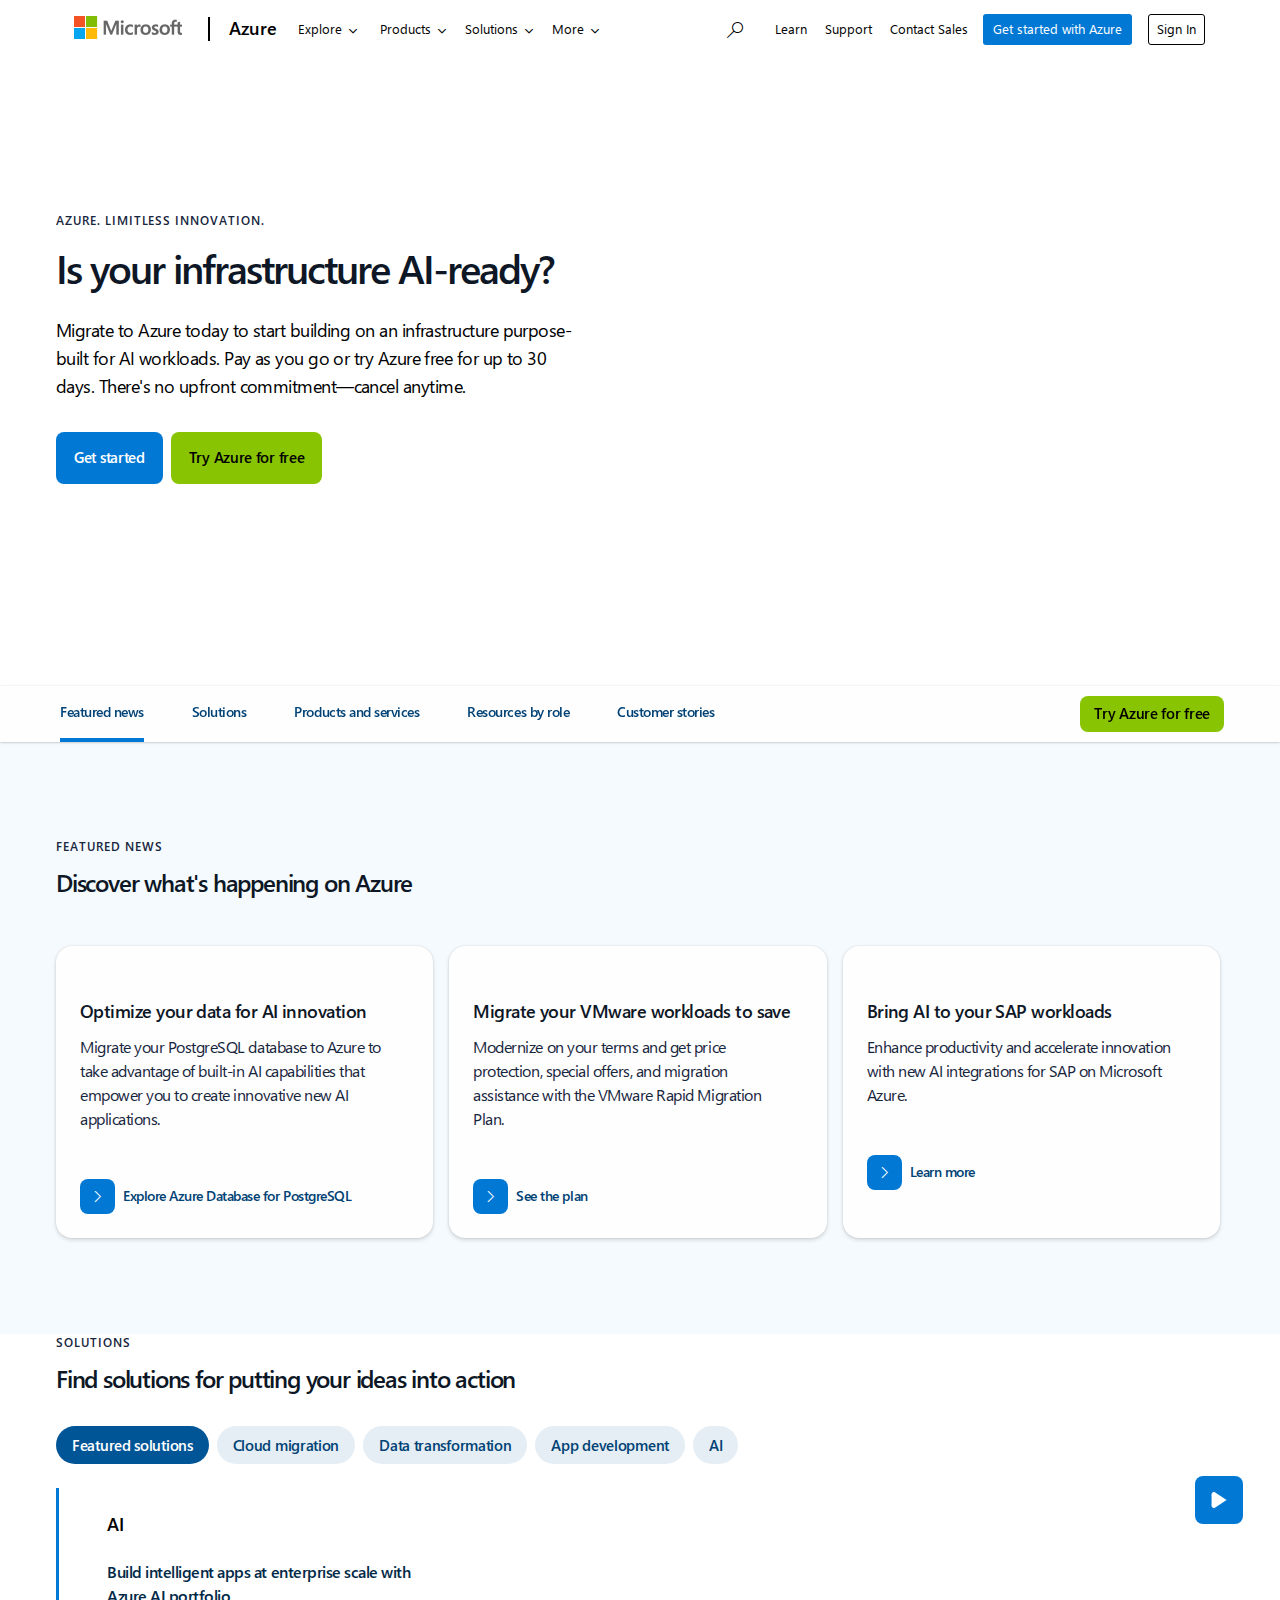
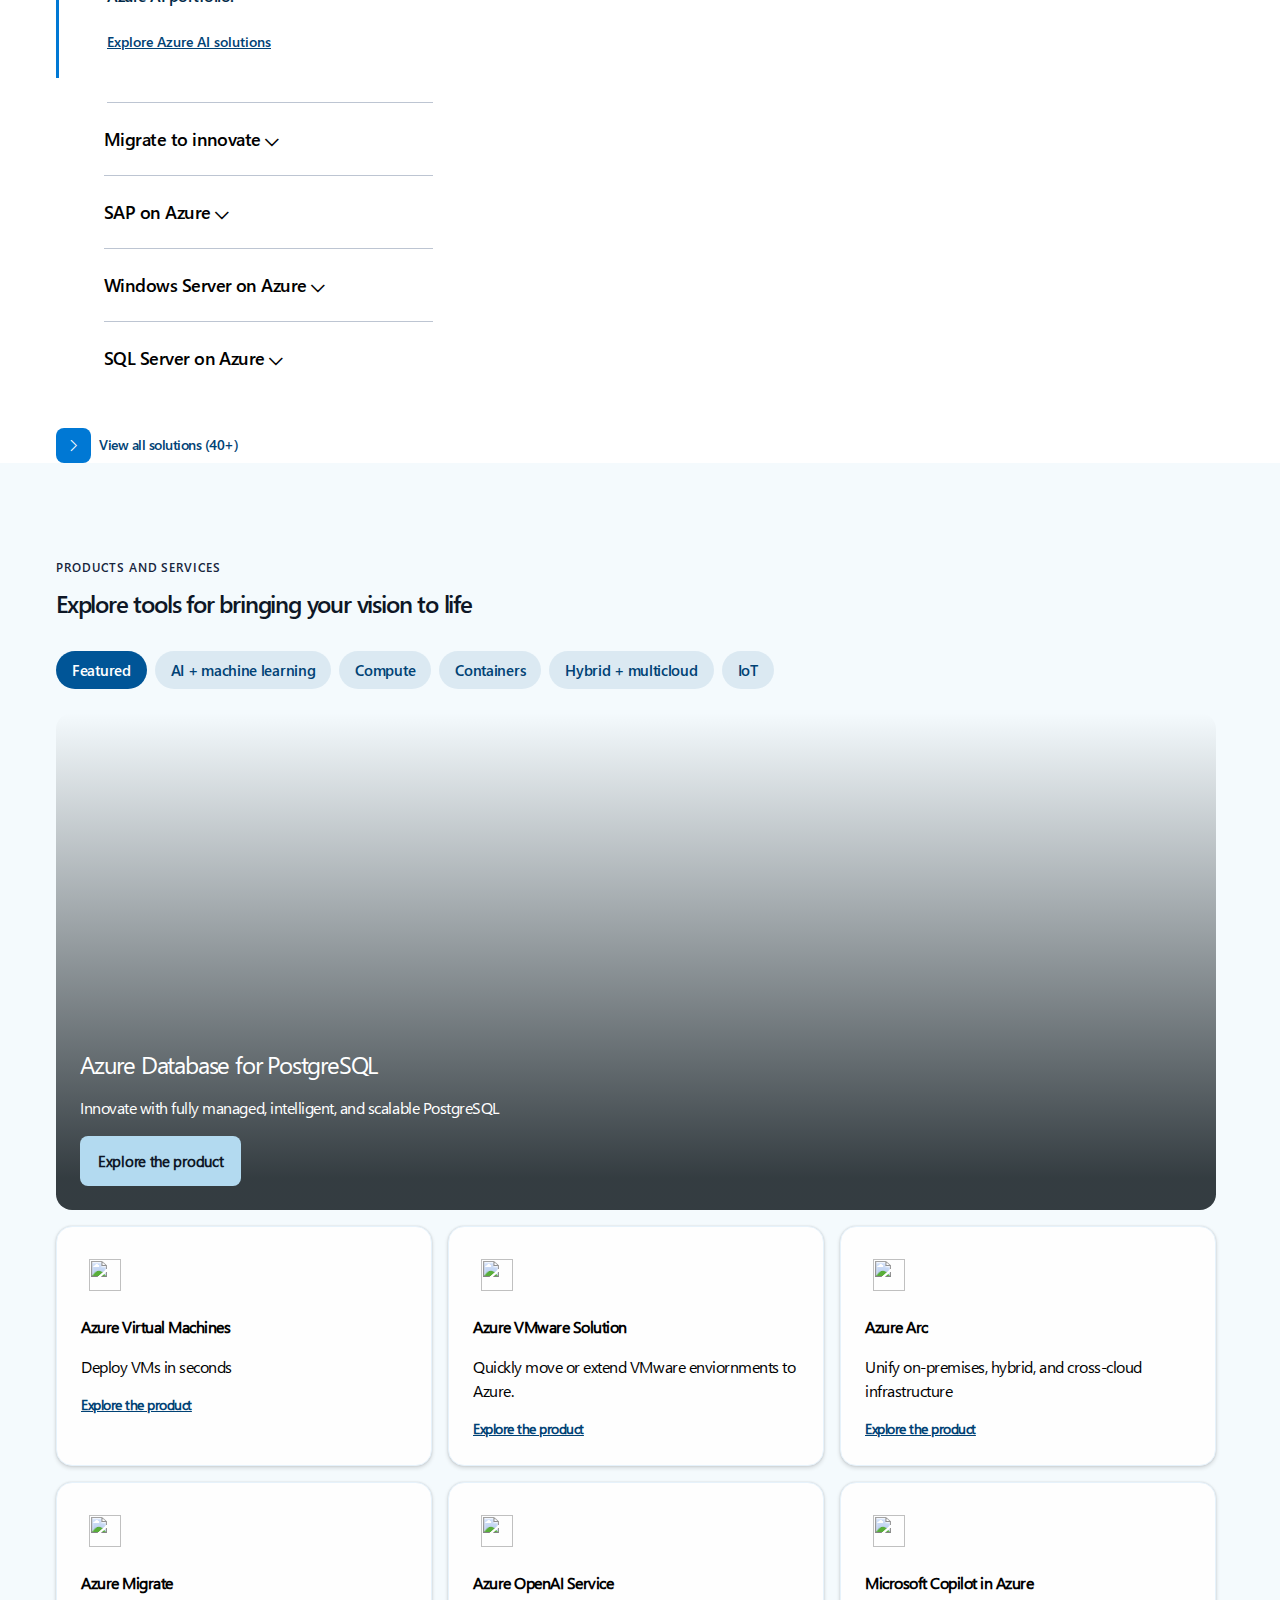
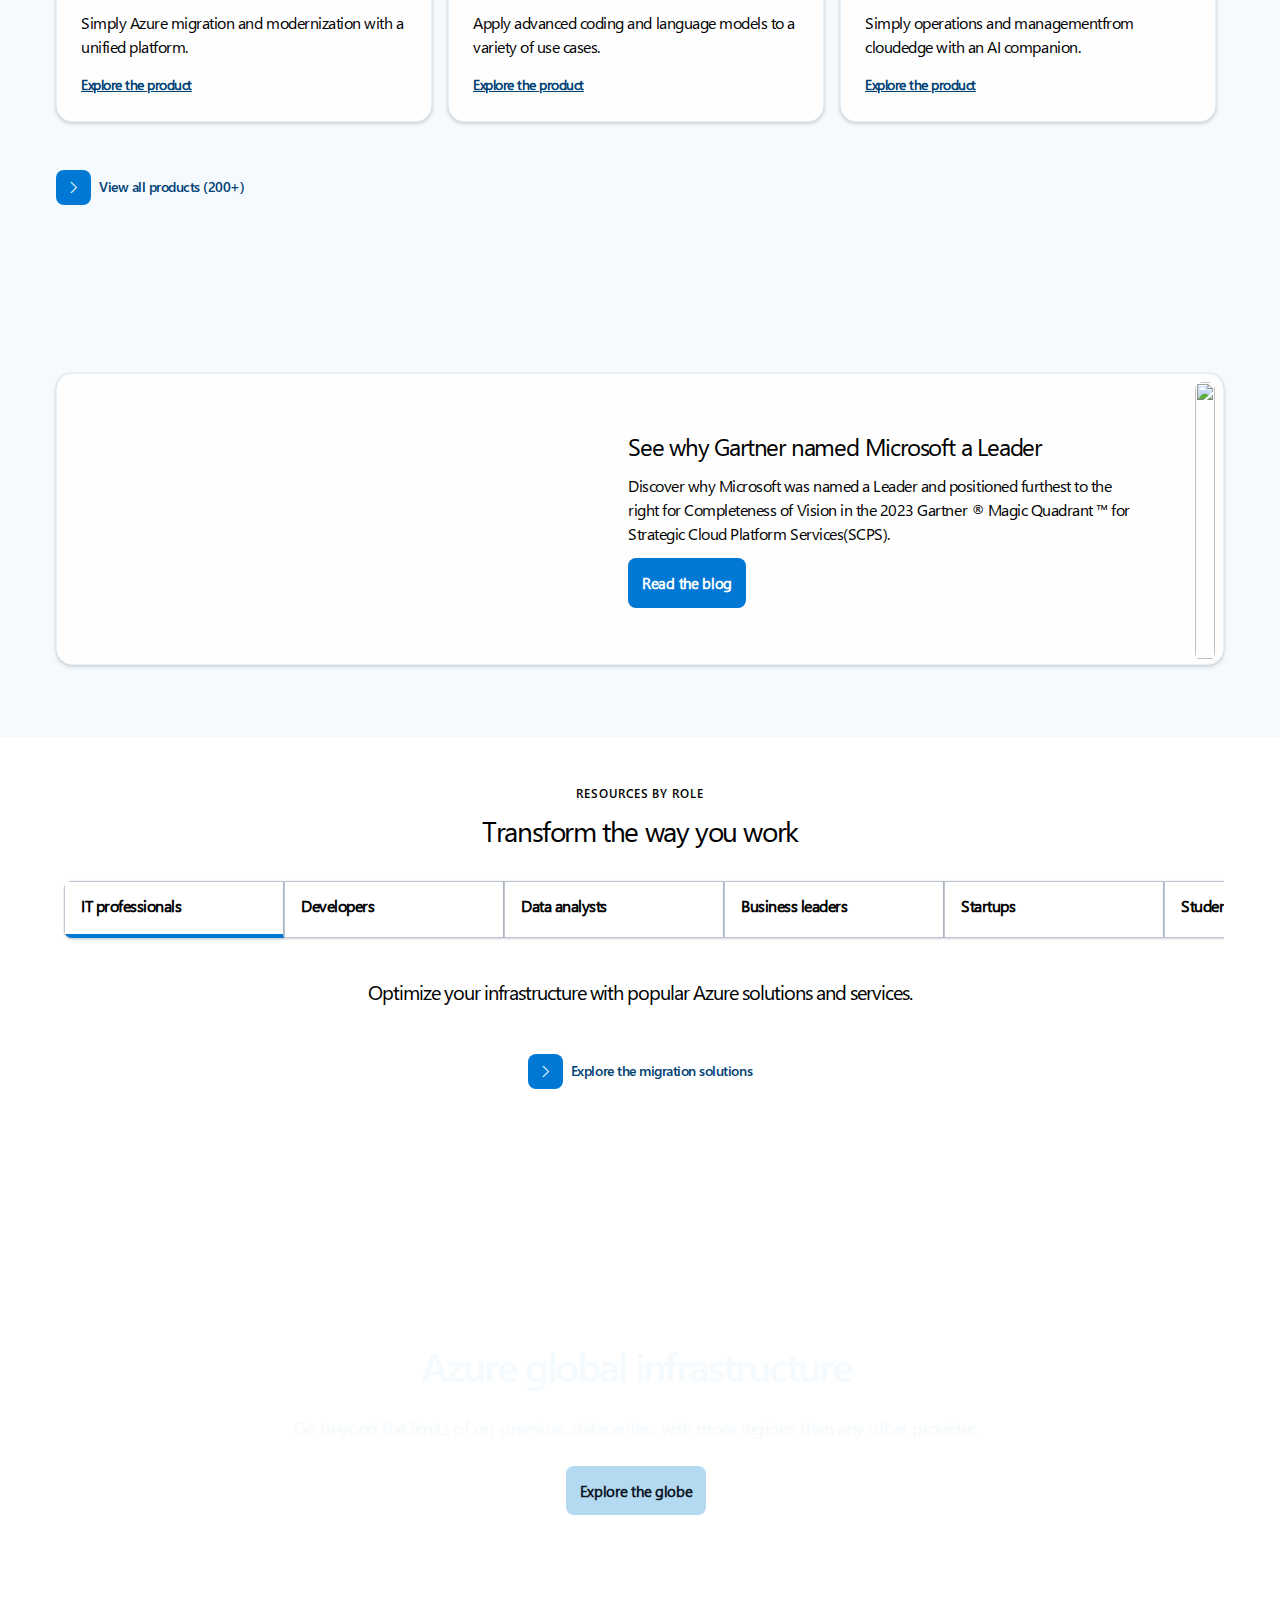
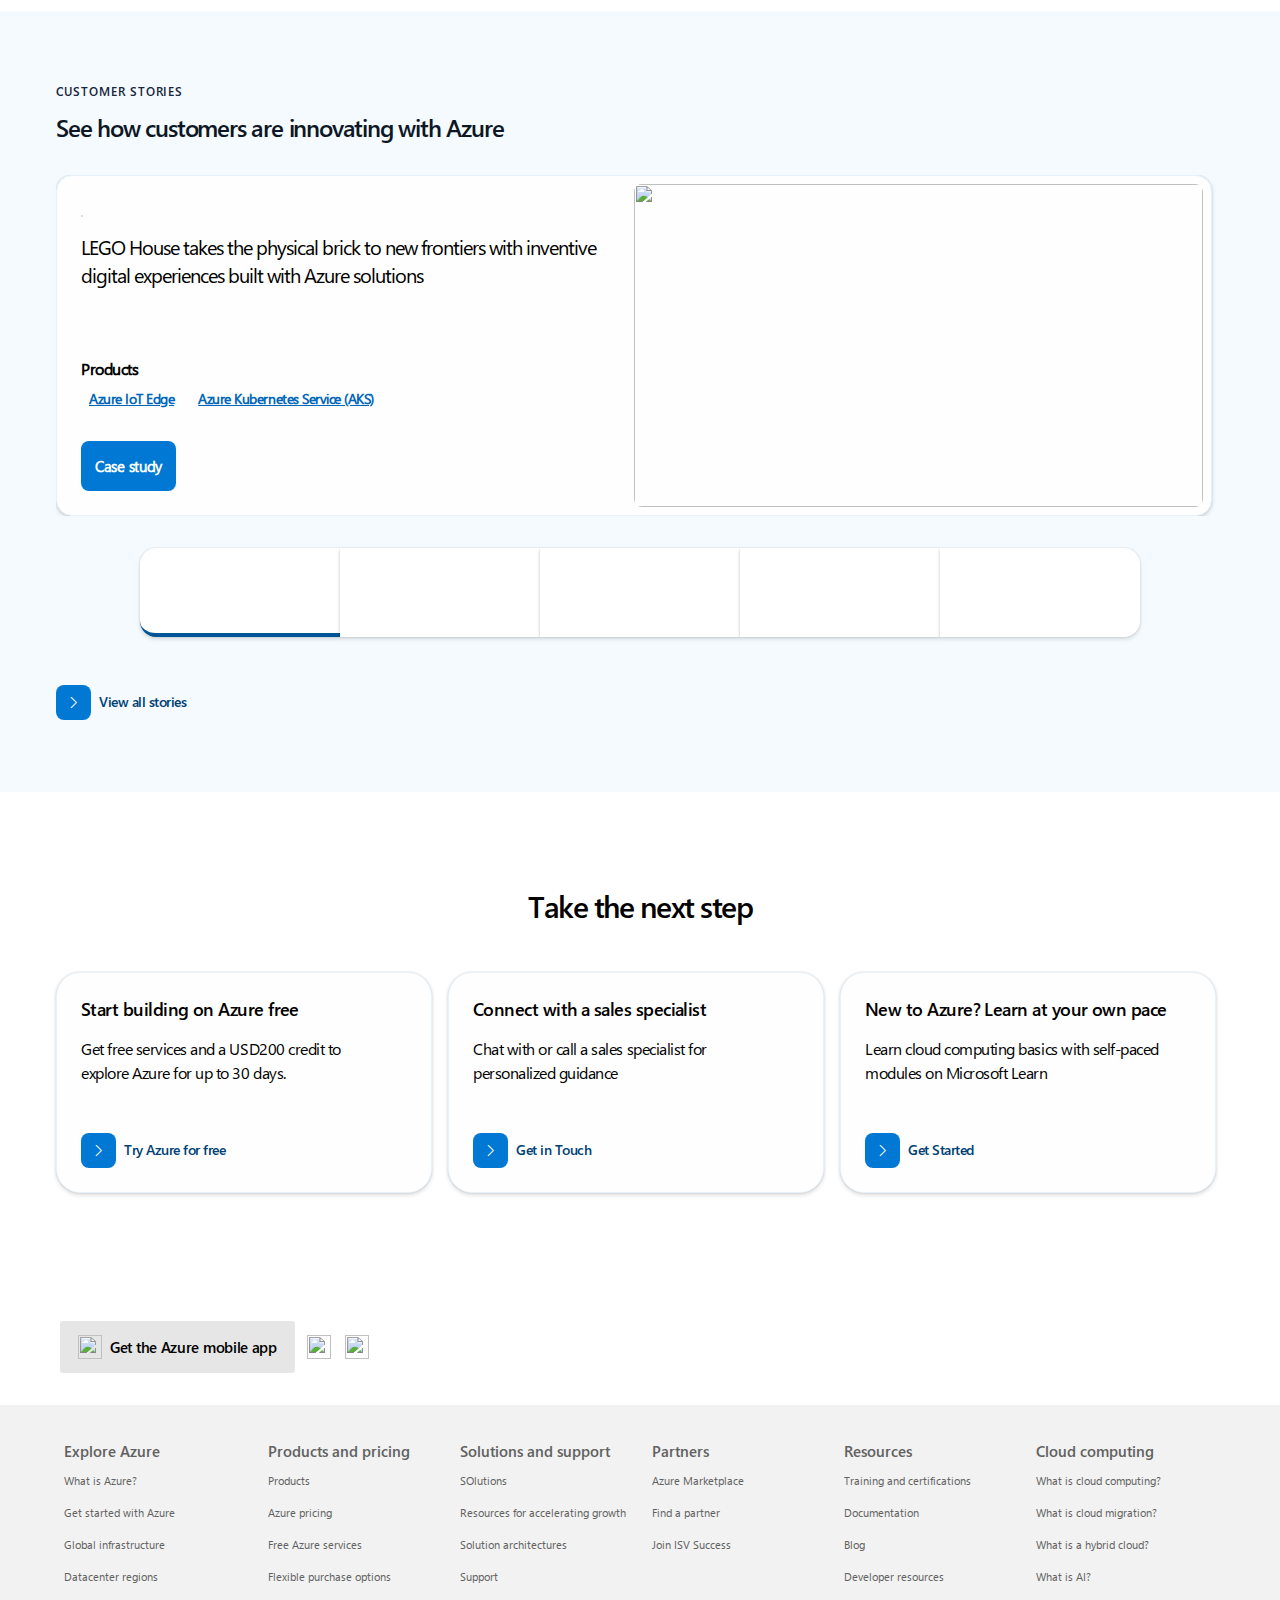
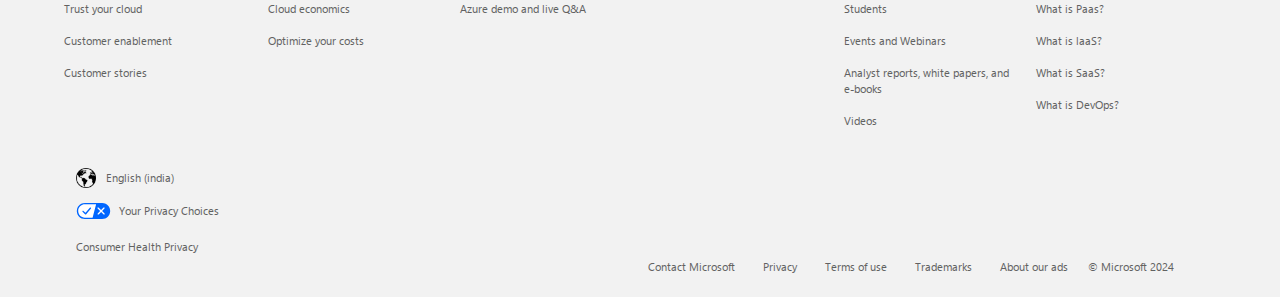
==== commit 81e8bd99: "completed" ====
--- a/index.html
+++ b/index.html
@@ -66,7 +66,7 @@
             <div class="des-nav-part-3">
               <div class="search-icon">
                 <span class="search-text des-nav-text-2">Search</span>
-              </div> 
+              </div>
               <div class="des-nav-part-3-two">
                 <div class="des-nav-text-2">Learn</div>
                 <div class="des-nav-text-2">Support</div>
@@ -881,34 +881,45 @@
               </div>
               <div class="customer-section-nav">
                 <div class="customer-section-item">
-                  <img
-                    src="https://cdn-dynmedia-1.microsoft.com/is/image/microsoftcorp/Customer-logos-LEGO-@2x?resMode=sharp2&op_usm=1.5,0.65,15,0&wid=271&hei=116&qlt=100&fit=constrain"
-                    alt=""
-                  />
+                  <div class="customer-section-item-wrapper">
+                    <img
+                      src="https://cdn-dynmedia-1.microsoft.com/is/image/microsoftcorp/Customer-logos-LEGO-@2x?resMode=sharp2&op_usm=1.5,0.65,15,0&wid=271&hei=116&qlt=100&fit=constrain"
+                      alt=""
+                    />
+                  </div>
                 </div>
                 <div class="customer-section-item">
-                  <img
-                    src="https://cdn-dynmedia-1.microsoft.com/is/image/microsoftcorp/Customer-logos-SIEMENS-@2x?resMode=sharp2&op_usm=1.5,0.65,15,0&wid=348&hei=150&qlt=100&fit=constrain"
-                    alt=""
-                  />
+                  <div class="customer-section-item-wrapper">
+                    <img
+                      src="https://cdn-dynmedia-1.microsoft.com/is/image/microsoftcorp/Customer-logos-SIEMENS-@2x?resMode=sharp2&op_usm=1.5,0.65,15,0&wid=348&hei=150&qlt=100&fit=constrain"
+                      alt=""
+                    />
+                  </div>
                 </div>
                 <div class="customer-section-item">
-                  <img
-                    src="https://cdn-dynmedia-1.microsoft.com/is/image/microsoftcorp/Customer-logos-HEINEKEN-@2x?resMode=sharp2&op_usm=1.5,0.65,15,0&wid=208&hei=100&qlt=100&fit=constrain"
-                    alt=""
-                  />
-                </div>
+                  <div class="customer-section-item-wrapper">
+                    <img
+                      src="https://cdn-dynmedia-1.microsoft.com/is/image/microsoftcorp/Customer-logos-HEINEKEN-@2x?resMode=sharp2&op_usm=1.5,0.65,15,0&wid=208&hei=100&qlt=100&fit=constrain"
+                      alt=""
+                    />
+                  </div>
+                </div>
+
                 <div class="customer-section-item">
-                  <img
-                    src="https://cdn-dynmedia-1.microsoft.com/is/image/microsoftcorp/customer-logo-gm-2x?resMode=sharp2&op_usm=1.5,0.65,15,0&wid=200&hei=100&qlt=100&fit=constrain"
-                    alt=""
-                  />
+                  <div class="customer-section-item-wrapper">
+                    <img
+                      src="https://cdn-dynmedia-1.microsoft.com/is/image/microsoftcorp/customer-logo-gm-2x?resMode=sharp2&op_usm=1.5,0.65,15,0&wid=200&hei=100&qlt=100&fit=constrain"
+                      alt=""
+                    />
+                  </div>
                 </div>
                 <div class="customer-section-item">
-                  <img
-                    src="https://cdn-dynmedia-1.microsoft.com/is/image/microsoftcorp/customer-logo-unilever-2x?resMode=sharp2&op_usm=1.5,0.65,15,0&wid=208&hei=100&qlt=100&fit=constrain"
-                    alt=""
-                  />
+                  <div class="customer-section-item-wrapper">
+                    <img
+                      src="https://cdn-dynmedia-1.microsoft.com/is/image/microsoftcorp/customer-logo-unilever-2x?resMode=sharp2&op_usm=1.5,0.65,15,0&wid=208&hei=100&qlt=100&fit=constrain"
+                      alt=""
+                    />
+                  </div>
                 </div>
               </div>
             </div>
--- a/styles/style1.css
+++ b/styles/style1.css
@@ -144,7 +144,7 @@
   margin-top: 32px;
 }
 .azure-preheading {
-  margin-bottom: 16px;
+  margin-bottom: 12px;
   font-size: 12px;
   line-height: 16px;
   font-weight: 600;
@@ -190,7 +190,7 @@
   color: #fff;
   font-size: 15px;
   font-weight: 600;
-  line-height: 22px; 
+  line-height: 22px;
   letter-spacing: -0.3px;
   padding-bottom: 2px;
   font-family: "Seoge UI-Semibold";
@@ -257,7 +257,7 @@
   display: block;
   font-family: "Seoge UI-Semibold";
   position: relative;
-  top: -1px;
+  /* top: -1px; */
 }
 .dropdown-button span {
   font-size: 22px;
@@ -1143,6 +1143,7 @@
   }
   .des-nav-logo {
     width: 137px;
+    height: 58px;
     padding: 16px 6px 16px 10px;
     box-sizing: border-box;
   }
@@ -1154,7 +1155,7 @@
     font-weight: 600;
     font-family: "Seoge UI-Semibold";
     margin-top: -3px;
-    padding: 16px 6px 16px 10px;
+    padding: 16px 6px 16px 11px;
     display: flex;
     align-items: center;
   }
@@ -1186,9 +1187,15 @@
     font-family: var(--SeogeUIIcon);
     font-size: 10px;
     font-weight: 700;
-    padding-top: 7px;
-  }
-
+    /* padding-top: 12px; */
+  }
+  .des-nav-text span{
+    display: flex;
+    width: 10px;
+    height: 10px;
+    padding-top: 5px;
+    align-items: center;
+  }
   .des-nav-part-3 {
     position: absolute;
     right: 30px;
@@ -1199,7 +1206,7 @@
     width: 16px;
   }
   .search-icon {
-    margin: 2px 0 0 0;
+    margin: 2px 3px 0 0;
     width: 36px;
     height: 56px;
     display: inline-flex;
@@ -1258,7 +1265,7 @@
   .hero-banner-des-child {
     background: url(https://cdn-dynmedia-1.microsoft.com/is/image/microsoftcorp/Desktop-hero-BG?resMode=sharp2&op_usm=1.5,0.65,15,0&wid=3200&hei=1264&qlt=100&fit=constrain);
     box-sizing: border-box;
-    padding: 99px 0 96px;
+    padding: 100px 0 96px;
     width: 100%;
     background-repeat: no-repeat;
     background-size: cover;
@@ -1290,6 +1297,9 @@
   .banner-buttons {
     margin-top: 32px;
   }
+  .azure-preheading {
+    margin-bottom: 16px;
+  }
 
   .button-blue {
     padding: 12px 16px;
@@ -1310,7 +1320,7 @@
     display: block;
   }
   .dropdown-button:nth-child(1) {
-    padding-left: 4px;
+    margin-left: 4px;
     border-bottom: 4px solid #0078d4;
   }
   .dropdown-button {
@@ -1363,7 +1373,6 @@
   .solution-second-column-top {
     display: none;
   }
-
   .video-preview-img-parent {
     display: flex;
     justify-content: end;
@@ -1450,6 +1459,7 @@
   }
   .product-grid-content {
     padding: 24px;
+    aspect-ratio: 21/9;
   }
 
   .gartner-container {
@@ -1505,6 +1515,7 @@
     margin-top: 32px;
   }
   .customer-grid {
+    height: 100%;
     display: grid;
     grid-template-columns: 1fr 1fr;
   }
@@ -1553,34 +1564,39 @@
   .customer-section-item img {
     width: 100%;
   }
+  .customer-section-item-wrapper{
+    padding: 16px;
+  }
   .customer-section-item {
     padding: 16px;
-    border: 1px solid #bdc5d2;
+    /* border: 1px solid #bdc5d2; */
+    box-shadow: rgba(0, 0, 0, 0.12) 0px 0px 2px 0px,
+      rgba(0, 0, 0, 0.14) 0px 2px 4px 0px;
     background-color: #fff;
     width: 200px;
   }
   .customer-section-item:nth-child(1) {
     border-bottom: 4px solid #005597;
-    border-top-left-radius: 8px;
-    border-bottom-left-radius: 8px;
+    border-top-left-radius:16px;
+    border-bottom-left-radius: 16px;
   }
   .customer-section-item:nth-child(5) {
-    border-top-right-radius: 8px;
-    border-bottom-right-radius: 8px;
+    border-top-right-radius: 16px;
+    border-bottom-right-radius: 16px;
   }
   .next-step-grid {
     grid-template-columns: 1fr 1fr 1fr;
     column-gap: 16px;
     padding: 0 8px 0 0;
   }
-  .next-step-grid-item .card{
+  .next-step-grid-item .card {
     border-radius: 24px;
   }
   .next-step-card-item-contents {
     padding: 24px;
     height: 100%;
   }
-  .next-step-heading{
+  .next-step-heading {
     font-size: 30px;
     letter-spacing: -1.5px;
   }
@@ -1618,7 +1634,7 @@
   .get-azure-button {
     padding: 12px 16px;
   }
-  .social-icons{
+  .social-icons {
     gap: 14px;
   }
   .footer-grid {
@@ -1638,7 +1654,7 @@
   .footer-spans span:nth-child(6) {
     padding: 0 20px 4px 0;
   }
-  .next-step-column{
+  .next-step-column {
     margin-top: 48px;
   }
   .footer-final-item {
@@ -1655,6 +1671,11 @@
   }
 }
 /* 860 end  */
+@media (min-width: 860px) and (max-width: 920px) {
+  .dropdown-button-text:nth-child(5) {
+    margin-top: 12px;
+  }
+}
 @media screen and (min-width: 1084px) {
   .des-nav-text:nth-child(n + 2) {
     display: none;
